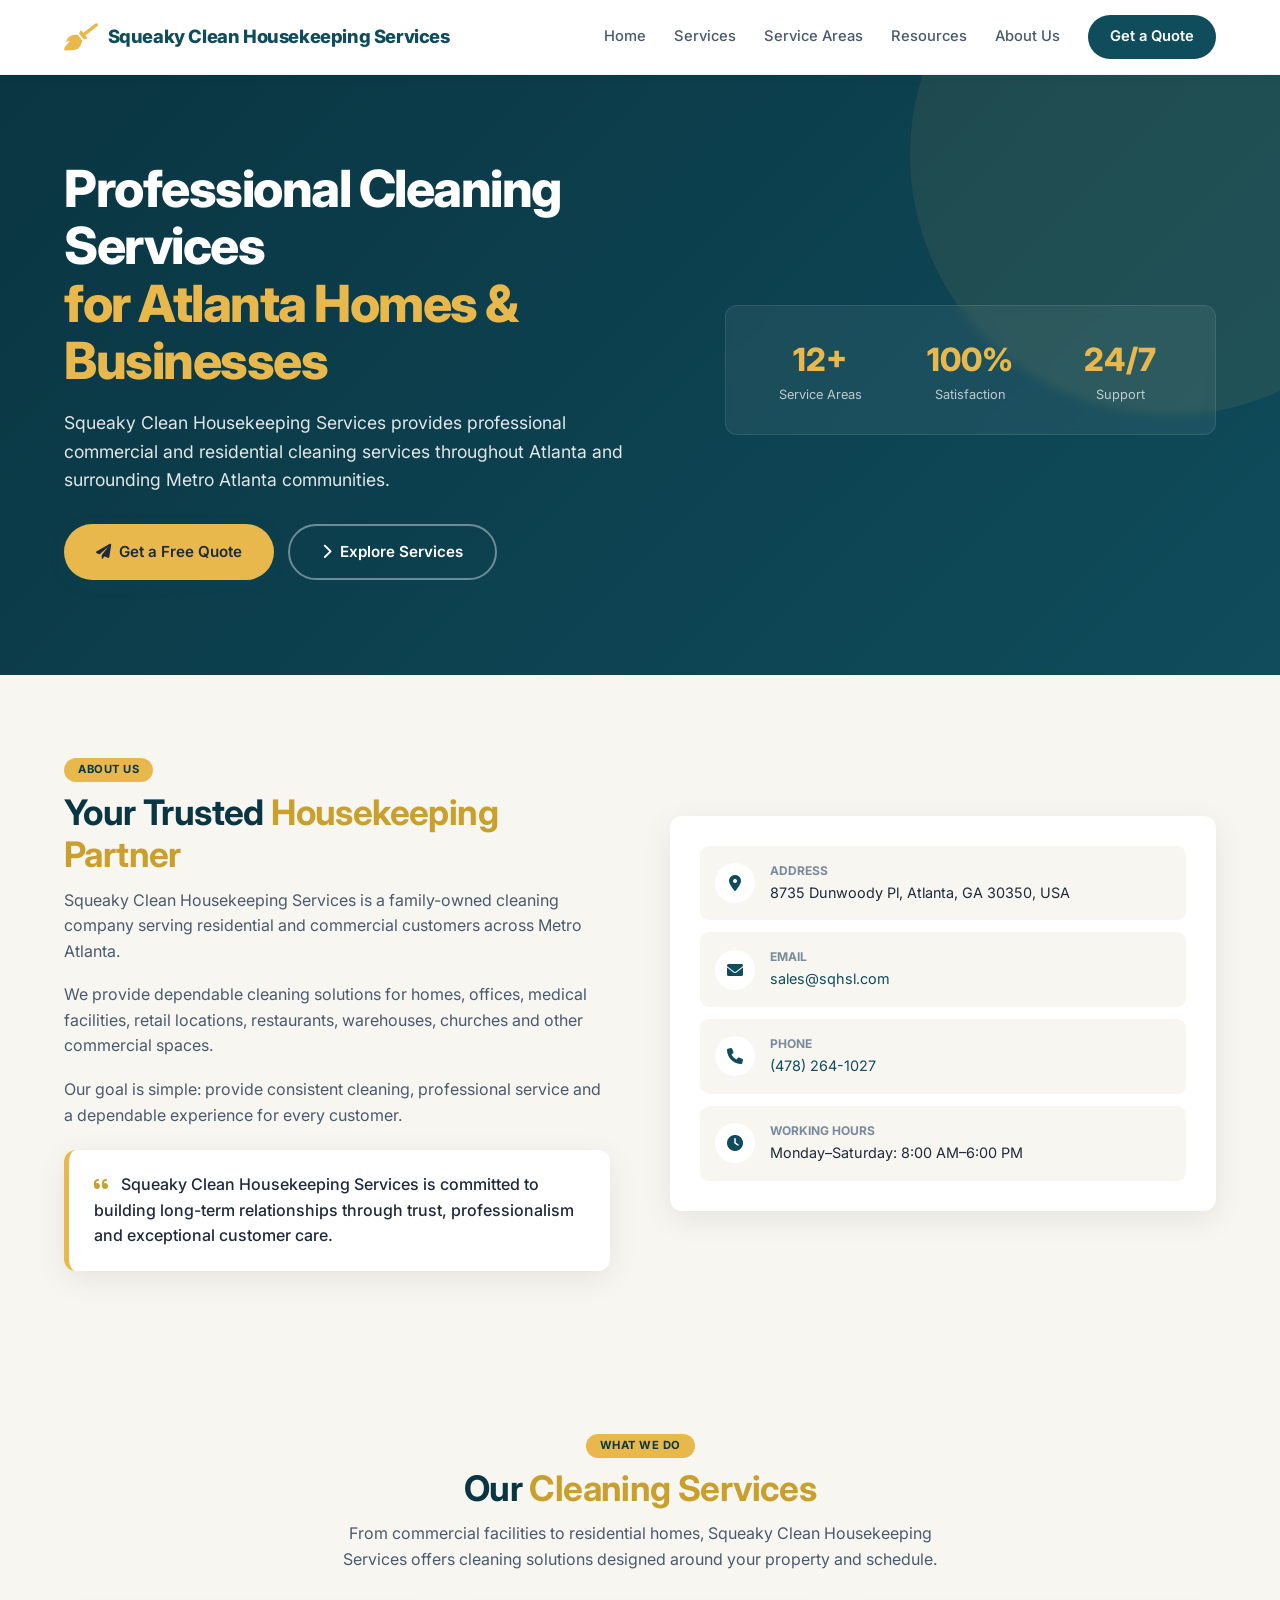
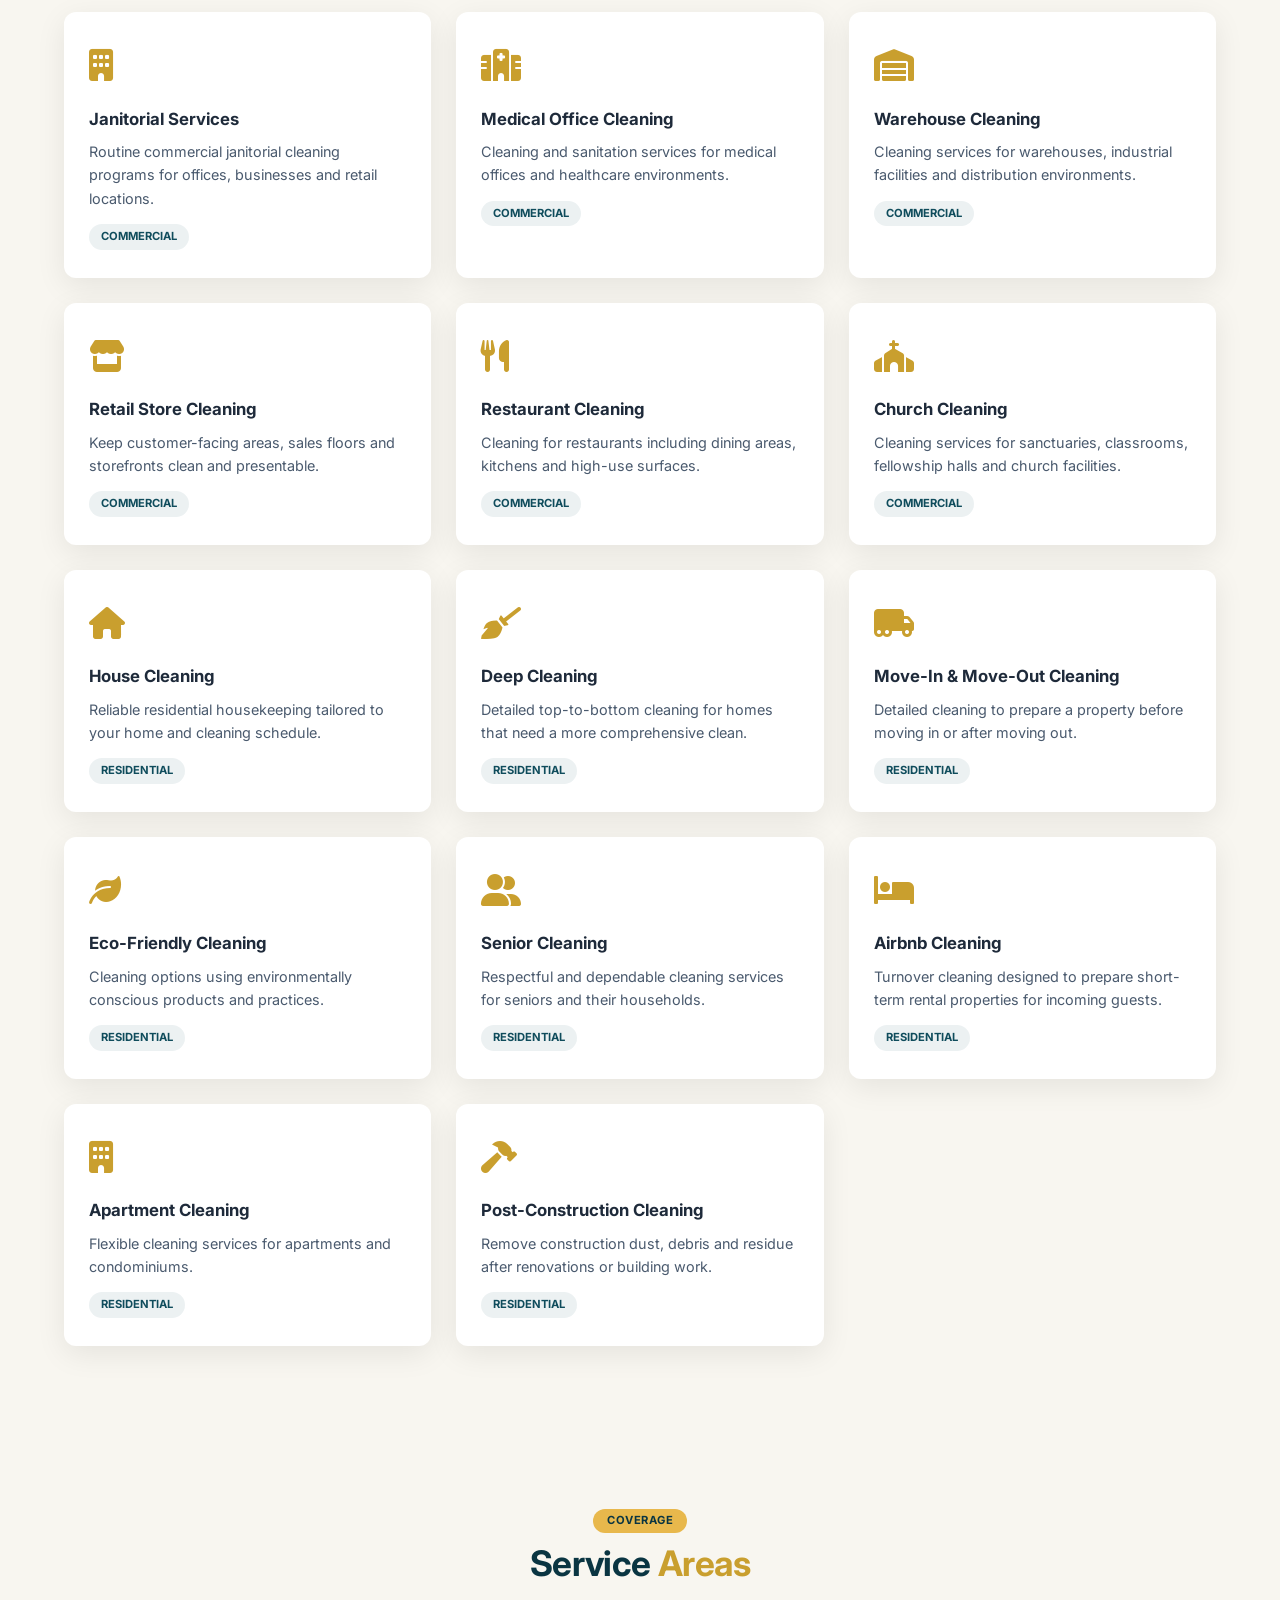
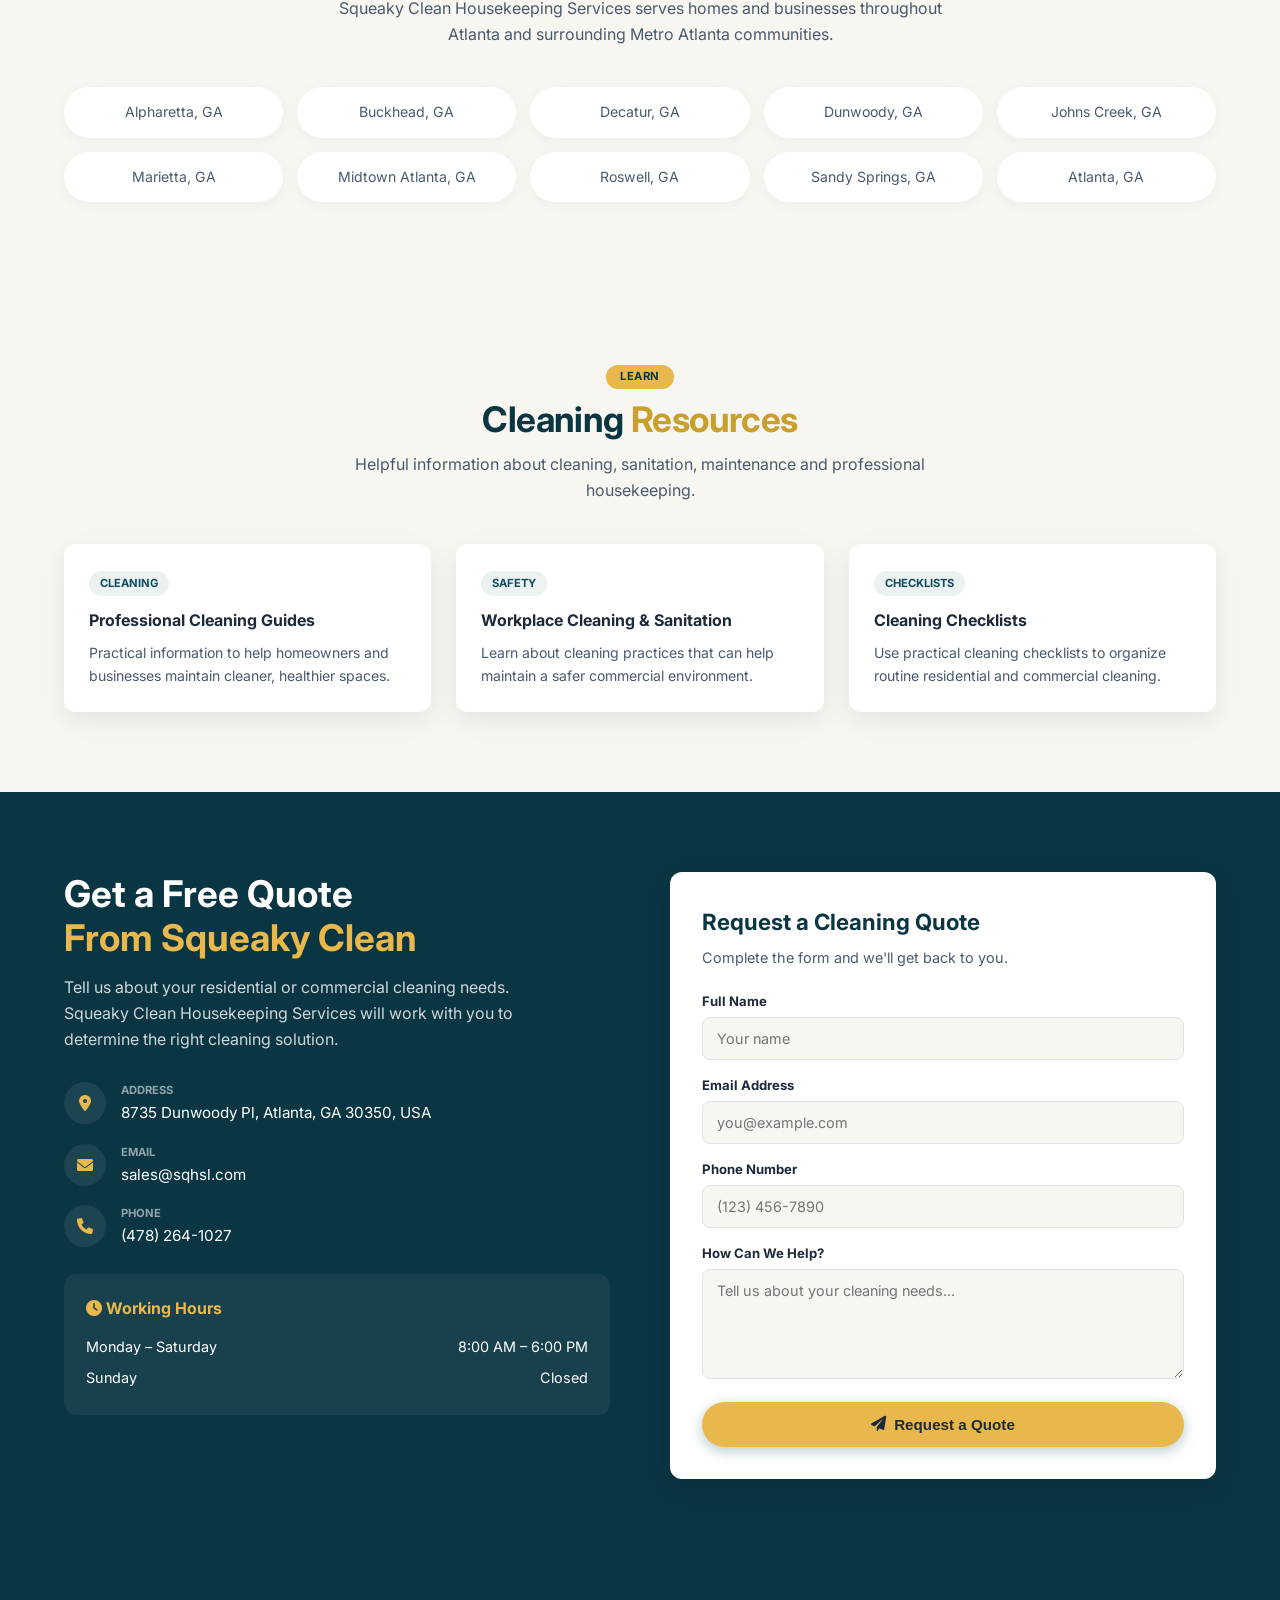
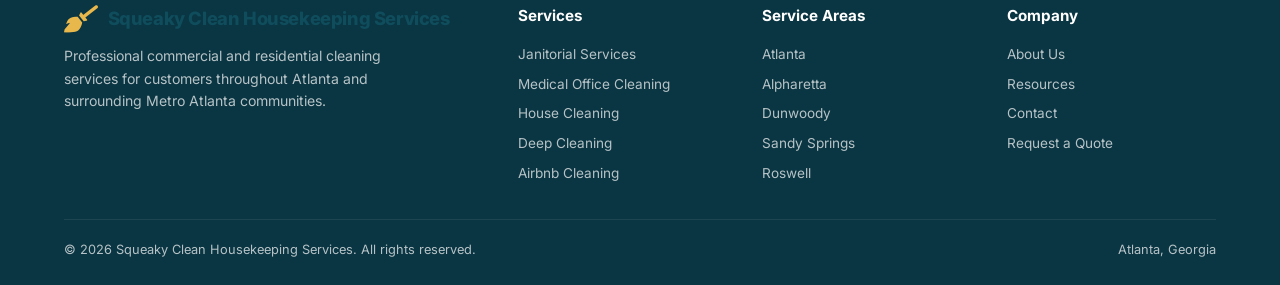
==== index.html @ b0b9bf8f "Create index.html" ====
<!DOCTYPE html>
<html lang="en">
<head>
    <meta charset="UTF-8">

    <meta name="viewport" content="width=device-width, initial-scale=1.0">

    <title>Squeaky Clean Housekeeping Services | Atlanta, GA</title>

    <meta
        name="description"
        content="Squeaky Clean Housekeeping Services provides professional commercial and residential cleaning services in Atlanta, GA and surrounding Metro Atlanta areas."
    >

    <meta name="robots" content="index, follow">

    <link rel="canonical" href="https://sqhsl.com/">

    <!-- Open Graph -->
    <meta property="og:type" content="website">
    <meta property="og:title" content="Squeaky Clean Housekeeping Services | Atlanta, GA">
    <meta
        property="og:description"
        content="Professional commercial and residential cleaning services in Atlanta, GA and surrounding Metro Atlanta areas."
    >
    <meta property="og:url" content="https://sqhsl.com/">
    <meta property="og:site_name" content="Squeaky Clean Housekeeping Services">

    <!-- Google Fonts -->
    <link rel="preconnect" href="https://fonts.googleapis.com">
    <link rel="preconnect" href="https://fonts.gstatic.com" crossorigin>

    <link
        href="https://fonts.googleapis.com/css2?family=Inter:opsz,wght@14..32,400;14..32,500;14..32,600;14..32,700;14..32,800&display=swap"
        rel="stylesheet"
    >

    <!-- Font Awesome -->
    <link
        rel="stylesheet"
        href="https://cdnjs.cloudflare.com/ajax/libs/font-awesome/6.0.0-beta3/css/all.min.css"
    >

    <!-- LocalBusiness Schema -->
    <script type="application/ld+json">
    {
        "@context": "https://schema.org",
        "@type": "CleaningService",
        "name": "Squeaky Clean Housekeeping Services",
        "url": "https://sqhsl.com/",
        "telephone": "+1-478-264-1027",
        "email": "sales@sqhsl.com",
        "address": {
            "@type": "PostalAddress",
            "streetAddress": "8735 Dunwoody Pl",
            "addressLocality": "Atlanta",
            "addressRegion": "GA",
            "postalCode": "30350",
            "addressCountry": "US"
        },
        "areaServed": [
            "Atlanta, GA",
            "Alpharetta, GA",
            "Buckhead, GA",
            "Decatur, GA",
            "Dunwoody, GA",
            "Johns Creek, GA",
            "Marietta, GA",
            "Midtown Atlanta, GA",
            "Roswell, GA",
            "Sandy Springs, GA"
        ],
        "openingHours": [
            "Mo-Sa 08:00-18:00"
        ],
        "sameAs": []
    }
    </script>

    <style>

        /* =========================
           RESET
        ========================= */

        *,
        *::before,
        *::after {
            margin: 0;
            padding: 0;
            box-sizing: border-box;
        }

        :root {
            --primary: #0f4c5c;
            --primary-light: #1a6b7e;
            --primary-dark: #0a3542;

            --accent: #e8b84c;
            --accent-light: #f5d88a;
            --accent-dark: #c99f2e;

            --bg-light: #f8f6f0;
            --bg-white: #ffffff;

            --text-dark: #1e2a3a;
            --text-muted: #4a5a6e;
            --text-light: #7a8a9e;

            --shadow: 0 8px 30px rgba(0,0,0,.08);
            --shadow-hover: 0 16px 48px rgba(0,0,0,.14);

            --radius: 12px;
            --transition: .25s ease;

            --max-width: 1200px;
        }

        html {
            scroll-behavior: smooth;
        }

        body {
            font-family: 'Inter', sans-serif;
            background: var(--bg-light);
            color: var(--text-dark);
            line-height: 1.6;
            -webkit-font-smoothing: antialiased;
        }

        a {
            color: inherit;
            text-decoration: none;
        }

        ul {
            list-style: none;
        }

        img {
            max-width: 100%;
            display: block;
        }

        .container {
            width: 100%;
            max-width: var(--max-width);
            margin: auto;
            padding: 0 24px;
        }

        /* =========================
           BUTTONS
        ========================= */

        .btn {
            display: inline-flex;
            align-items: center;
            justify-content: center;
            gap: 8px;
            padding: 14px 32px;
            font-weight: 600;
            font-size: .95rem;
            border: none;
            border-radius: 50px;
            cursor: pointer;
            transition: var(--transition);
            background: var(--primary);
            color: #fff;
            box-shadow: 0 4px 14px rgba(15,76,92,.3);
        }

        .btn:hover {
            background: var(--primary-dark);
            transform: translateY(-2px);
        }

        .btn-accent {
            background: var(--accent);
            color: var(--text-dark);
        }

        .btn-accent:hover {
            background: var(--accent-dark);
            color: #fff;
        }

        .btn-outline {
            background: transparent;
            color: #fff;
            border: 2px solid rgba(255,255,255,.4);
            box-shadow: none;
        }

        .btn-outline:hover {
            background: #fff;
            color: var(--primary);
        }

        /* =========================
           HEADER
        ========================= */

        .site-header {
            background: #fff;
            border-bottom: 1px solid rgba(0,0,0,.05);
            position: sticky;
            top: 0;
            z-index: 1000;
            box-shadow: 0 2px 12px rgba(0,0,0,.04);
        }

        .header-inner {
            min-height: 74px;
            display: flex;
            align-items: center;
            justify-content: space-between;
            gap: 20px;
        }

        .logo {
            display: flex;
            align-items: center;
            gap: 10px;
            font-weight: 800;
            font-size: 1.15rem;
            color: var(--primary);
            letter-spacing: -.4px;
        }

        .logo i {
            font-size: 1.7rem;
            color: var(--accent);
        }

        .logo span {
            color: var(--accent-dark);
        }

        .nav-desktop {
            display: flex;
            align-items: center;
            gap: 28px;
        }

        .nav-desktop a {
            color: var(--text-muted);
            font-size: .92rem;
            font-weight: 500;
            transition: var(--transition);
        }

        .nav-desktop a:hover {
            color: var(--primary);
        }

        .nav-desktop .btn-nav {
            padding: 10px 22px;
            background: var(--primary);
            color: #fff;
            border-radius: 50px;
            font-weight: 600;
        }

        .nav-desktop .btn-nav:hover {
            background: var(--primary-dark);
        }

        .menu-toggle {
            display: none;
            background: none;
            border: 0;
            font-size: 1.5rem;
            color: var(--primary);
            cursor: pointer;
        }

        .nav-mobile {
            display: none;
            width: 100%;
            flex-direction: column;
            padding: 15px 0 20px;
            gap: 5px;
        }

        .nav-mobile.open {
            display: flex;
        }

        .nav-mobile a {
            padding: 11px 12px;
            border-radius: 8px;
            color: var(--text-muted);
        }

        .nav-mobile a:hover {
            background: var(--bg-light);
        }

        .nav-mobile .mobile-quote {
            background: var(--primary);
            color: #fff;
            text-align: center;
            border-radius: 50px;
            margin-top: 5px;
        }

        /* =========================
           HERO
        ========================= */

        .hero {
            background:
                linear-gradient(
                    135deg,
                    var(--primary-dark),
                    var(--primary)
                );

            color: #fff;
            padding: 85px 0 95px;
            position: relative;
            overflow: hidden;
        }

        .hero::after {
            content: "";
            position: absolute;
            width: 520px;
            height: 520px;
            right: -150px;
            top: -180px;
            background: rgba(232,184,76,.08);
            border-radius: 50%;
        }

        .hero-grid {
            display: grid;
            grid-template-columns: 1.1fr .9fr;
            gap: 60px;
            align-items: center;
            position: relative;
            z-index: 2;
        }

        .hero h1 {
            font-size: 3.2rem;
            line-height: 1.12;
            letter-spacing: -1.5px;
            font-weight: 800;
            margin-bottom: 20px;
        }

        .hero h1 span {
            color: var(--accent);
        }

        .hero p {
            max-width: 600px;
            font-size: 1.1rem;
            opacity: .88;
            margin-bottom: 30px;
        }

        .hero-buttons {
            display: flex;
            gap: 14px;
            flex-wrap: wrap;
        }

        .hero-stats {
            display: grid;
            grid-template-columns: repeat(3,1fr);
            background: rgba(255,255,255,.06);
            border: 1px solid rgba(255,255,255,.1);
            border-radius: var(--radius);
            padding: 28px 20px;
            backdrop-filter: blur(5px);
        }

        .stat {
            text-align: center;
        }

        .stat-number {
            display: block;
            color: var(--accent);
            font-size: 2rem;
            font-weight: 800;
        }

        .stat-label {
            display: block;
            font-size: .8rem;
            opacity: .7;
        }

        /* =========================
           SECTIONS
        ========================= */

        .section {
            padding: 80px 0;
        }

        .section-title {
            color: var(--primary-dark);
            font-size: 2.2rem;
            line-height: 1.2;
            margin-bottom: 12px;
            letter-spacing: -.6px;
        }

        .section-title span {
            color: var(--accent-dark);
        }

        .section-subtitle {
            color: var(--text-muted);
            max-width: 650px;
            margin-bottom: 40px;
        }

        .center {
            text-align: center;
        }

        .center .section-subtitle {
            margin-left: auto;
            margin-right: auto;
        }

        .eyebrow {
            display: inline-block;
            background: var(--accent);
            color: var(--primary-dark);
            padding: 3px 14px;
            border-radius: 50px;
            font-size: .7rem;
            text-transform: uppercase;
            font-weight: 700;
            letter-spacing: .5px;
            margin-bottom: 9px;
        }

        /* =========================
           ABOUT
        ========================= */

        .about-grid {
            display: grid;
            grid-template-columns: 1fr 1fr;
            gap: 60px;
            align-items: center;
        }

        .about-text p {
            color: var(--text-muted);
            font-size: 1rem;
            margin-bottom: 18px;
        }

        .highlight-box {
            background: #fff;
            border-left: 5px solid var(--accent);
            padding: 22px 25px;
            border-radius: var(--radius);
            box-shadow: var(--shadow);
            margin-top: 22px;
        }

        .highlight-box p {
            margin: 0;
            color: var(--text-dark);
            font-weight: 500;
        }

        .business-card {
            background: #fff;
            border-radius: var(--radius);
            padding: 30px;
            box-shadow: var(--shadow);
        }

        .info-row {
            display: flex;
            gap: 15px;
            align-items: center;
            padding: 15px;
            margin-bottom: 12px;
            border-radius: 9px;
            background: var(--bg-light);
        }

        .info-row:last-child {
            margin-bottom: 0;
        }

        .info-row i {
            width: 40px;
            height: 40px;
            border-radius: 50%;
            background: #fff;
            display: flex;
            align-items: center;
            justify-content: center;
            color: var(--primary);
            flex-shrink: 0;
        }

        .info-label {
            display: block;
            font-size: .75rem;
            font-weight: 700;
            text-transform: uppercase;
            color: var(--text-light);
        }

        .info-value {
            color: var(--text-dark);
            font-size: .9rem;
        }

        .info-value a {
            color: var(--primary);
        }

        /* =========================
           SERVICES
        ========================= */

        .services-grid {
            display: grid;
            grid-template-columns: repeat(3,1fr);
            gap: 25px;
        }

        .service-card {
            background: #fff;
            padding: 28px 25px;
            border-radius: var(--radius);
            box-shadow: var(--shadow);
            transition: var(--transition);
        }

        .service-card:hover {
            transform: translateY(-5px);
            box-shadow: var(--shadow-hover);
        }

        .service-icon {
            color: var(--accent-dark);
            font-size: 2rem;
            margin-bottom: 14px;
        }

        .service-card h3 {
            font-size: 1.05rem;
            margin-bottom: 8px;
        }

        .service-card p {
            color: var(--text-muted);
            font-size: .9rem;
        }

        .tag {
            display: inline-block;
            margin-top: 14px;
            padding: 4px 12px;
            background: rgba(15,76,92,.08);
            color: var(--primary);
            border-radius: 50px;
            font-size: .7rem;
            font-weight: 700;
            text-transform: uppercase;
        }

        /* =========================
           AREAS
        ========================= */

        .areas-grid {
            display: grid;
            grid-template-columns: repeat(5,1fr);
            gap: 14px;
        }

        .area-tag {
            padding: 14px;
            background: #fff;
            border-radius: 50px;
            text-align: center;
            color: var(--text-muted);
            font-size: .88rem;
            box-shadow: 0 3px 15px rgba(0,0,0,.04);
            transition: var(--transition);
        }

        .area-tag:hover {
            background: var(--primary);
            color: #fff;
            transform: translateY(-2px);
        }

        /* =========================
           RESOURCES
        ========================= */

        .resources-grid {
            display: grid;
            grid-template-columns: repeat(3,1fr);
            gap: 25px;
        }

        .resource-card {
            background: #fff;
            padding: 25px;
            border-radius: var(--radius);
            box-shadow: var(--shadow);
        }

        .badge {
            display: inline-block;
            background: rgba(15,76,92,.08);
            color: var(--primary);
            padding: 4px 11px;
            border-radius: 50px;
            font-size: .7rem;
            font-weight: 700;
            text-transform: uppercase;
            margin-bottom: 12px;
        }

        .resource-card h3 {
            font-size: 1rem;
            margin-bottom: 8px;
        }

        .resource-card p {
            color: var(--text-muted);
            font-size: .88rem;
        }

        /* =========================
           CONTACT
        ========================= */

        .contact-section {
            background: var(--primary-dark);
            color: #fff;
            padding: 80px 0;
        }

        .contact-grid {
            display: grid;
            grid-template-columns: 1fr 1fr;
            gap: 60px;
        }

        .contact-info h2 {
            font-size: 2.3rem;
            line-height: 1.2;
            margin-bottom: 15px;
        }

        .contact-info h2 span {
            color: var(--accent);
        }

        .contact-info > p {
            opacity: .8;
            margin-bottom: 30px;
            max-width: 500px;
        }

        .contact-detail {
            display: flex;
            align-items: flex-start;
            gap: 15px;
            margin-bottom: 18px;
        }

        .contact-detail i {
            width: 42px;
            height: 42px;
            background: rgba(255,255,255,.08);
            color: var(--accent);
            display: flex;
            align-items: center;
            justify-content: center;
            border-radius: 50%;
            flex-shrink: 0;
        }

        .contact-label {
            display: block;
            font-size: .7rem;
            text-transform: uppercase;
            opacity: .55;
            font-weight: 700;
        }

        .contact-value {
            font-size: .95rem;
        }

        .contact-value a:hover {
            color: var(--accent);
        }

        .hours {
            margin-top: 25px;
            background: rgba(255,255,255,.06);
            border-radius: var(--radius);
            padding: 22px;
        }

        .hours h4 {
            color: var(--accent);
            margin-bottom: 10px;
        }

        .hours-row {
            display: flex;
            justify-content: space-between;
            font-size: .9rem;
            padding: 4px 0;
        }

        .contact-form {
            background: #fff;
            color: var(--text-dark);
            padding: 32px;
            border-radius: var(--radius);
            box-shadow: var(--shadow);
        }

        .contact-form h3 {
            color: var(--primary-dark);
            margin-bottom: 6px;
            font-size: 1.4rem;
        }

        .contact-form > p {
            color: var(--text-muted);
            font-size: .9rem;
            margin-bottom: 22px;
        }

        .contact-form label {
            display: block;
            font-size: .82rem;
            font-weight: 700;
            margin-bottom: 5px;
        }

        .contact-form input,
        .contact-form textarea {
            width: 100%;
            padding: 12px 14px;
            margin-bottom: 15px;
            border: 1px solid #dfe3e7;
            border-radius: 8px;
            font-family: inherit;
            font-size: .9rem;
            background: var(--bg-light);
        }

        .contact-form textarea {
            min-height: 110px;
            resize: vertical;
        }

        .contact-form input:focus,
        .contact-form textarea:focus {
            outline: none;
            border-color: var(--primary);
        }

        .contact-form .btn {
            width: 100%;
        }

        /* =========================
           FOOTER
        ========================= */

        footer {
            background: var(--primary-dark);
            color: rgba(255,255,255,.7);
            padding: 45px 0 25px;
        }

        .footer-grid {
            display: grid;
            grid-template-columns: 2fr 1fr 1fr 1fr;
            gap: 35px;
            padding-bottom: 30px;
        }

        .footer-brand p {
            max-width: 340px;
            font-size: .88rem;
            margin-top: 12px;
        }

        .footer-col h4 {
            color: #fff;
            margin-bottom: 12px;
            font-size: .95rem;
        }

        .footer-col a {
            display: block;
            font-size: .85rem;
            padding: 4px 0;
            transition: var(--transition);
        }

        .footer-col a:hover {
            color: var(--accent);
            transform: translateX(3px);
        }

        .footer-bottom {
            border-top: 1px solid rgba(255,255,255,.08);
            padding-top: 20px;
            display: flex;
            justify-content: space-between;
            gap: 15px;
            flex-wrap: wrap;
            font-size: .8rem;
        }

        /* =========================
           RESPONSIVE
        ========================= */

        @media (max-width: 1000px) {

            .hero-grid,
            .about-grid,
            .contact-grid {
                grid-template-columns: 1fr;
            }

            .services-grid,
            .resources-grid {
                grid-template-columns: repeat(2,1fr);
            }

            .areas-grid {
                grid-template-columns: repeat(3,1fr);
            }

            .footer-grid {
                grid-template-columns: repeat(2,1fr);
            }
        }

        @media (max-width: 700px) {

            .nav-desktop {
                display: none;
            }

            .menu-toggle {
                display: block;
            }

            .header-inner {
                flex-wrap: wrap;
            }

            .hero {
                padding: 60px 0;
            }

            .hero h1 {
                font-size: 2.25rem;
            }

            .hero-stats {
                grid-template-columns: repeat(3,1fr);
            }

            .services-grid,
            .resources-grid {
                grid-template-columns: 1fr;
            }

            .areas-grid {
                grid-template-columns: repeat(2,1fr);
            }

            .section {
                padding: 60px 0;
            }

            .section-title {
                font-size: 1.8rem;
            }

            .footer-grid {
                grid-template-columns: 1fr;
            }
        }

        @media (max-width: 480px) {

            .container {
                padding: 0 18px;
            }

            .logo {
                font-size: .95rem;
            }

            .hero h1 {
                font-size: 1.9rem;
            }

            .hero-buttons {
                flex-direction: column;
            }

            .btn {
                width: 100%;
            }

            .hero-stats {
                grid-template-columns: 1fr 1fr;
            }

            .areas-grid {
                grid-template-columns: 1fr 1fr;
            }

            .contact-form {
                padding: 25px 20px;
            }
        }

    </style>
</head>

<body>

<!-- =========================
     HEADER
========================= -->

<header class="site-header">

    <div class="container header-inner">

        <a href="/" class="logo" aria-label="Squeaky Clean Housekeeping Services Home">

            <i class="fas fa-broom"></i>

            Squeaky Clean Housekeeping Services

        </a>

        <nav class="nav-desktop" aria-label="Main navigation">

            <a href="/">Home</a>

            <a href="/services/">Services</a>

            <a href="/service-areas/">Service Areas</a>

            <a href="/resources/">Resources</a>

            <a href="/about/">About Us</a>

            <a href="/contact/" class="btn-nav">Get a Quote</a>

        </nav>

        <button
            class="menu-toggle"
            id="menuToggle"
            aria-label="Open navigation menu"
            aria-expanded="false"
        >
            <i class="fas fa-bars"></i>
        </button>

        <nav class="nav-mobile" id="mobileNav" aria-label="Mobile navigation">

            <a href="/">Home</a>

            <a href="/services/">Services</a>

            <a href="/service-areas/">Service Areas</a>

            <a href="/resources/">Resources</a>

            <a href="/about/">About Us</a>

            <a href="/contact/" class="mobile-quote">Get a Quote</a>

        </nav>

    </div>

</header>


<!-- =========================
     HERO
========================= -->

<main>

<section class="hero">

    <div class="container hero-grid">

        <div>

            <h1>
                Professional Cleaning Services
                <br>
                <span>for Atlanta Homes & Businesses</span>
            </h1>

            <p>
                Squeaky Clean Housekeeping Services provides professional
                commercial and residential cleaning services throughout
                Atlanta and surrounding Metro Atlanta communities.
            </p>

            <div class="hero-buttons">

                <a href="/contact/" class="btn btn-accent">
                    <i class="fas fa-paper-plane"></i>
                    Get a Free Quote
                </a>

                <a href="/services/" class="btn btn-outline">
                    <i class="fas fa-chevron-right"></i>
                    Explore Services
                </a>

            </div>

        </div>


        <div class="hero-stats">

            <div class="stat">

                <span class="stat-number">12+</span>

                <span class="stat-label">
                    Service Areas
                </span>

            </div>

            <div class="stat">

                <span class="stat-number">100%</span>

                <span class="stat-label">
                    Satisfaction
                </span>

            </div>

            <div class="stat">

                <span class="stat-number">24/7</span>

                <span class="stat-label">
                    Support
                </span>

            </div>

        </div>

    </div>

</section>


<!-- =========================
     ABOUT
========================= -->

<section class="section">

    <div class="container about-grid">

        <div class="about-text">

            <span class="eyebrow">
                About Us
            </span>

            <h2 class="section-title">
                Your Trusted
                <span>Housekeeping Partner</span>
            </h2>

            <p>
                Squeaky Clean Housekeeping Services is a family-owned
                cleaning company serving residential and commercial
                customers across Metro Atlanta.
            </p>

            <p>
                We provide dependable cleaning solutions for homes,
                offices, medical facilities, retail locations,
                restaurants, warehouses, churches and other commercial
                spaces.
            </p>

            <p>
                Our goal is simple: provide consistent cleaning,
                professional service and a dependable experience for
                every customer.
            </p>

            <div class="highlight-box">

                <p>
                    <i
                        class="fas fa-quote-left"
                        style="color:var(--accent-dark);margin-right:8px;"
                    ></i>

                    Squeaky Clean Housekeeping Services is committed to
                    building long-term relationships through trust,
                    professionalism and exceptional customer care.
                </p>

            </div>

        </div>


        <div class="business-card">

            <div class="info-row">

                <i class="fas fa-map-marker-alt"></i>

                <div>

                    <span class="info-label">
                        Address
                    </span>

                    <span class="info-value">
                        8735 Dunwoody Pl, Atlanta, GA 30350, USA
                    </span>

                </div>

            </div>


            <div class="info-row">

                <i class="fas fa-envelope"></i>

                <div>

                    <span class="info-label">
                        Email
                    </span>

                    <span class="info-value">
                        <a href="mailto:sales@sqhsl.com">
                            sales@sqhsl.com
                        </a>
                    </span>

                </div>

            </div>


            <div class="info-row">

                <i class="fas fa-phone"></i>

                <div>

                    <span class="info-label">
                        Phone
                    </span>

                    <span class="info-value">
                        <a href="tel:+14782641027">
                            (478) 264-1027
                        </a>
                    </span>

                </div>

            </div>


            <div class="info-row">

                <i class="fas fa-clock"></i>

                <div>

                    <span class="info-label">
                        Working Hours
                    </span>

                    <span class="info-value">
                        Monday–Saturday: 8:00 AM–6:00 PM
                    </span>

                </div>

            </div>

        </div>

    </div>

</section>


<!-- =========================
     SERVICES
========================= -->

<section class="section" id="services">

    <div class="container">

        <div class="center">

            <span class="eyebrow">
                What We Do
            </span>

            <h2 class="section-title">
                Our <span>Cleaning Services</span>
            </h2>

            <p class="section-subtitle">
                From commercial facilities to residential homes,
                Squeaky Clean Housekeeping Services offers cleaning
                solutions designed around your property and schedule.
            </p>

        </div>


        <div class="services-grid">


            <article class="service-card">

                <div class="service-icon">
                    <i class="fas fa-building"></i>
                </div>

                <h3>
                    Janitorial Services
                </h3>

                <p>
                    Routine commercial janitorial cleaning programs
                    for offices, businesses and retail locations.
                </p>

                <span class="tag">
                    Commercial
                </span>

            </article>


            <article class="service-card">

                <div class="service-icon">
                    <i class="fas fa-hospital"></i>
                </div>

                <h3>
                    Medical Office Cleaning
                </h3>

                <p>
                    Cleaning and sanitation services for medical
                    offices and healthcare environments.
                </p>

                <span class="tag">
                    Commercial
                </span>

            </article>


            <article class="service-card">

                <div class="service-icon">
                    <i class="fas fa-warehouse"></i>
                </div>

                <h3>
                    Warehouse Cleaning
                </h3>

                <p>
                    Cleaning services for warehouses, industrial
                    facilities and distribution environments.
                </p>

                <span class="tag">
                    Commercial
                </span>

            </article>


            <article class="service-card">

                <div class="service-icon">
                    <i class="fas fa-store"></i>
                </div>

                <h3>
                    Retail Store Cleaning
                </h3>

                <p>
                    Keep customer-facing areas, sales floors and
                    storefronts clean and presentable.
                </p>

                <span class="tag">
                    Commercial
                </span>

            </article>


            <article class="service-card">

                <div class="service-icon">
                    <i class="fas fa-utensils"></i>
                </div>

                <h3>
                    Restaurant Cleaning
                </h3>

                <p>
                    Cleaning for restaurants including dining areas,
                    kitchens and high-use surfaces.
                </p>

                <span class="tag">
                    Commercial
                </span>

            </article>


            <article class="service-card">

                <div class="service-icon">
                    <i class="fas fa-church"></i>
                </div>

                <h3>
                    Church Cleaning
                </h3>

                <p>
                    Cleaning services for sanctuaries, classrooms,
                    fellowship halls and church facilities.
                </p>

                <span class="tag">
                    Commercial
                </span>

            </article>


            <article class="service-card">

                <div class="service-icon">
                    <i class="fas fa-home"></i>
                </div>

                <h3>
                    House Cleaning
                </h3>

                <p>
                    Reliable residential housekeeping tailored to
                    your home and cleaning schedule.
                </p>

                <span class="tag">
                    Residential
                </span>

            </article>


            <article class="service-card">

                <div class="service-icon">
                    <i class="fas fa-broom"></i>
                </div>

                <h3>
                    Deep Cleaning
                </h3>

                <p>
                    Detailed top-to-bottom cleaning for homes that
                    need a more comprehensive clean.
                </p>

                <span class="tag">
                    Residential
                </span>

            </article>


            <article class="service-card">

                <div class="service-icon">
                    <i class="fas fa-truck-moving"></i>
                </div>

                <h3>
                    Move-In & Move-Out Cleaning
                </h3>

                <p>
                    Detailed cleaning to prepare a property before
                    moving in or after moving out.
                </p>

                <span class="tag">
                    Residential
                </span>

            </article>


            <article class="service-card">

                <div class="service-icon">
                    <i class="fas fa-leaf"></i>
                </div>

                <h3>
                    Eco-Friendly Cleaning
                </h3>

                <p>
                    Cleaning options using environmentally conscious
                    products and practices.
                </p>

                <span class="tag">
                    Residential
                </span>

            </article>


            <article class="service-card">

                <div class="service-icon">
                    <i class="fas fa-user-friends"></i>
                </div>

                <h3>
                    Senior Cleaning
                </h3>

                <p>
                    Respectful and dependable cleaning services for
                    seniors and their households.
                </p>

                <span class="tag">
                    Residential
                </span>

            </article>


            <article class="service-card">

                <div class="service-icon">
                    <i class="fas fa-bed"></i>
                </div>

                <h3>
                    Airbnb Cleaning
                </h3>

                <p>
                    Turnover cleaning designed to prepare short-term
                    rental properties for incoming guests.
                </p>

                <span class="tag">
                    Residential
                </span>

            </article>


            <article class="service-card">

                <div class="service-icon">
                    <i class="fas fa-building"></i>
                </div>

                <h3>
                    Apartment Cleaning
                </h3>

                <p>
                    Flexible cleaning services for apartments and
                    condominiums.
                </p>

                <span class="tag">
                    Residential
                </span>

            </article>


            <article class="service-card">

                <div class="service-icon">
                    <i class="fas fa-hammer"></i>
                </div>

                <h3>
                    Post-Construction Cleaning
                </h3>

                <p>
                    Remove construction dust, debris and residue after
                    renovations or building work.
                </p>

                <span class="tag">
                    Residential
                </span>

            </article>

        </div>

    </div>

</section>


<!-- =========================
     SERVICE AREAS
========================= -->

<section class="section">

    <div class="container">

        <div class="center">

            <span class="eyebrow">
                Coverage
            </span>

            <h2 class="section-title">
                Service <span>Areas</span>
            </h2>

            <p class="section-subtitle">
                Squeaky Clean Housekeeping Services serves homes and
                businesses throughout Atlanta and surrounding Metro
                Atlanta communities.
            </p>

        </div>


        <div class="areas-grid">

            <div class="area-tag">
                Alpharetta, GA
            </div>

            <div class="area-tag">
                Buckhead, GA
            </div>

            <div class="area-tag">
                Decatur, GA
            </div>

            <div class="area-tag">
                Dunwoody, GA
            </div>

            <div class="area-tag">
                Johns Creek, GA
            </div>

            <div class="area-tag">
                Marietta, GA
            </div>

            <div class="area-tag">
                Midtown Atlanta, GA
            </div>

            <div class="area-tag">
                Roswell, GA
            </div>

            <div class="area-tag">
                Sandy Springs, GA
            </div>

            <div class="area-tag">
                Atlanta, GA
            </div>

        </div>

    </div>

</section>


<!-- =========================
     RESOURCES
========================= -->

<section class="section">

    <div class="container">

        <div class="center">

            <span class="eyebrow">
                Learn
            </span>

            <h2 class="section-title">
                Cleaning <span>Resources</span>
            </h2>

            <p class="section-subtitle">
                Helpful information about cleaning, sanitation,
                maintenance and professional housekeeping.
            </p>

        </div>


        <div class="resources-grid">

            <article class="resource-card">

                <span class="badge">
                    Cleaning
                </span>

                <h3>
                    Professional Cleaning Guides
                </h3>

                <p>
                    Practical information to help homeowners and
                    businesses maintain cleaner, healthier spaces.
                </p>

            </article>


            <article class="resource-card">

                <span class="badge">
                    Safety
                </span>

                <h3>
                    Workplace Cleaning & Sanitation
                </h3>

                <p>
                    Learn about cleaning practices that can help
                    maintain a safer commercial environment.
                </p>

            </article>


            <article class="resource-card">

                <span class="badge">
                    Checklists
                </span>

                <h3>
                    Cleaning Checklists
                </h3>

                <p>
                    Use practical cleaning checklists to organize
                    routine residential and commercial cleaning.
                </p>

            </article>

        </div>

    </div>

</section>


<!-- =========================
     CONTACT
========================= -->

<section class="contact-section">

    <div class="container contact-grid">

        <div class="contact-info">

            <h2>
                Get a Free Quote
                <br>
                <span>From Squeaky Clean</span>
            </h2>

            <p>
                Tell us about your residential or commercial cleaning
                needs. Squeaky Clean Housekeeping Services will work
                with you to determine the right cleaning solution.
            </p>


            <div class="contact-detail">

                <i class="fas fa-map-marker-alt"></i>

                <div>

                    <span class="contact-label">
                        Address
                    </span>

                    <span class="contact-value">
                        8735 Dunwoody Pl, Atlanta, GA 30350, USA
                    </span>

                </div>

            </div>


            <div class="contact-detail">

                <i class="fas fa-envelope"></i>

                <div>

                    <span class="contact-label">
                        Email
                    </span>

                    <span class="contact-value">
                        <a href="mailto:sales@sqhsl.com">
                            sales@sqhsl.com
                        </a>
                    </span>

                </div>

            </div>


            <div class="contact-detail">

                <i class="fas fa-phone"></i>

                <div>

                    <span class="contact-label">
                        Phone
                    </span>

                    <span class="contact-value">
                        <a href="tel:+14782641027">
                            (478) 264-1027
                        </a>
                    </span>

                </div>

            </div>


            <div class="hours">

                <h4>
                    <i class="fas fa-clock"></i>
                    Working Hours
                </h4>

                <div class="hours-row">
                    <span>Monday – Saturday</span>
                    <span>8:00 AM – 6:00 PM</span>
                </div>

                <div class="hours-row">
                    <span>Sunday</span>
                    <span>Closed</span>
                </div>

            </div>

        </div>


        <div class="contact-form">

            <h3>
                Request a Cleaning Quote
            </h3>

            <p>
                Complete the form and we'll get back to you.
            </p>

            <!--
            Replace the form action with your real form endpoint,
            Forminator endpoint, Formspree endpoint, or CRM endpoint.
            -->

            <form
                action="#"
                method="POST"
            >

                <label for="name">
                    Full Name
                </label>

                <input
                    type="text"
                    id="name"
                    name="name"
                    placeholder="Your name"
                    autocomplete="name"
                    required
                >


                <label for="email">
                    Email Address
                </label>

                <input
                    type="email"
                    id="email"
                    name="email"
                    placeholder="you@example.com"
                    autocomplete="email"
                    required
                >


                <label for="phone">
                    Phone Number
                </label>

                <input
                    type="tel"
                    id="phone"
                    name="phone"
                    placeholder="(123) 456-7890"
                    autocomplete="tel"
                >


                <label for="message">
                    How Can We Help?
                </label>

                <textarea
                    id="message"
                    name="message"
                    placeholder="Tell us about your cleaning needs..."
                ></textarea>


                <button
                    type="submit"
                    class="btn btn-accent"
                >

                    <i class="fas fa-paper-plane"></i>

                    Request a Quote

                </button>

            </form>

        </div>

    </div>

</section>

</main>


<!-- =========================
     FOOTER
========================= -->

<footer>

    <div class="container">

        <div class="footer-grid">


            <div class="footer-brand">

                <a href="/" class="logo">

                    <i class="fas fa-broom"></i>

                    Squeaky Clean Housekeeping Services

                </a>

                <p>
                    Professional commercial and residential cleaning
                    services for customers throughout Atlanta and
                    surrounding Metro Atlanta communities.
                </p>

            </div>


            <div class="footer-col">

                <h4>
                    Services
                </h4>

                <a href="/services/">
                    Janitorial Services
                </a>

                <a href="/services/">
                    Medical Office Cleaning
                </a>

                <a href="/services/">
                    House Cleaning
                </a>

                <a href="/services/">
                    Deep Cleaning
                </a>

                <a href="/services/">
                    Airbnb Cleaning
                </a>

            </div>


            <div class="footer-col">

                <h4>
                    Service Areas
                </h4>

                <a href="/service-areas/">
                    Atlanta
                </a>

                <a href="/service-areas/">
                    Alpharetta
                </a>

                <a href="/service-areas/">
                    Dunwoody
                </a>

                <a href="/service-areas/">
                    Sandy Springs
                </a>

                <a href="/service-areas/">
                    Roswell
                </a>

            </div>


            <div class="footer-col">

                <h4>
                    Company
                </h4>

                <a href="/about/">
                    About Us
                </a>

                <a href="/resources/">
                    Resources
                </a>

                <a href="/contact/">
                    Contact
                </a>

                <a href="/contact/">
                    Request a Quote
                </a>

            </div>

        </div>


        <div class="footer-bottom">

            <span>
                © 2026 Squeaky Clean Housekeeping Services.
                All rights reserved.
            </span>

            <span>
                Atlanta, Georgia
            </span>

        </div>

    </div>

</footer>


<!-- =========================
     MOBILE MENU
========================= -->

<script>

const menuToggle = document.getElementById("menuToggle");
const mobileNav = document.getElementById("mobileNav");

menuToggle.addEventListener("click", function () {

    mobileNav.classList.toggle("open");

    const isOpen =
        mobileNav.classList.contains("open");

    menuToggle.setAttribute(
        "aria-expanded",
        isOpen ? "true" : "false"
    );

    const icon =
        menuToggle.querySelector("i");

    icon.className =
        isOpen
        ? "fas fa-times"
        : "fas fa-bars";

});

</script>

</body>
</html>
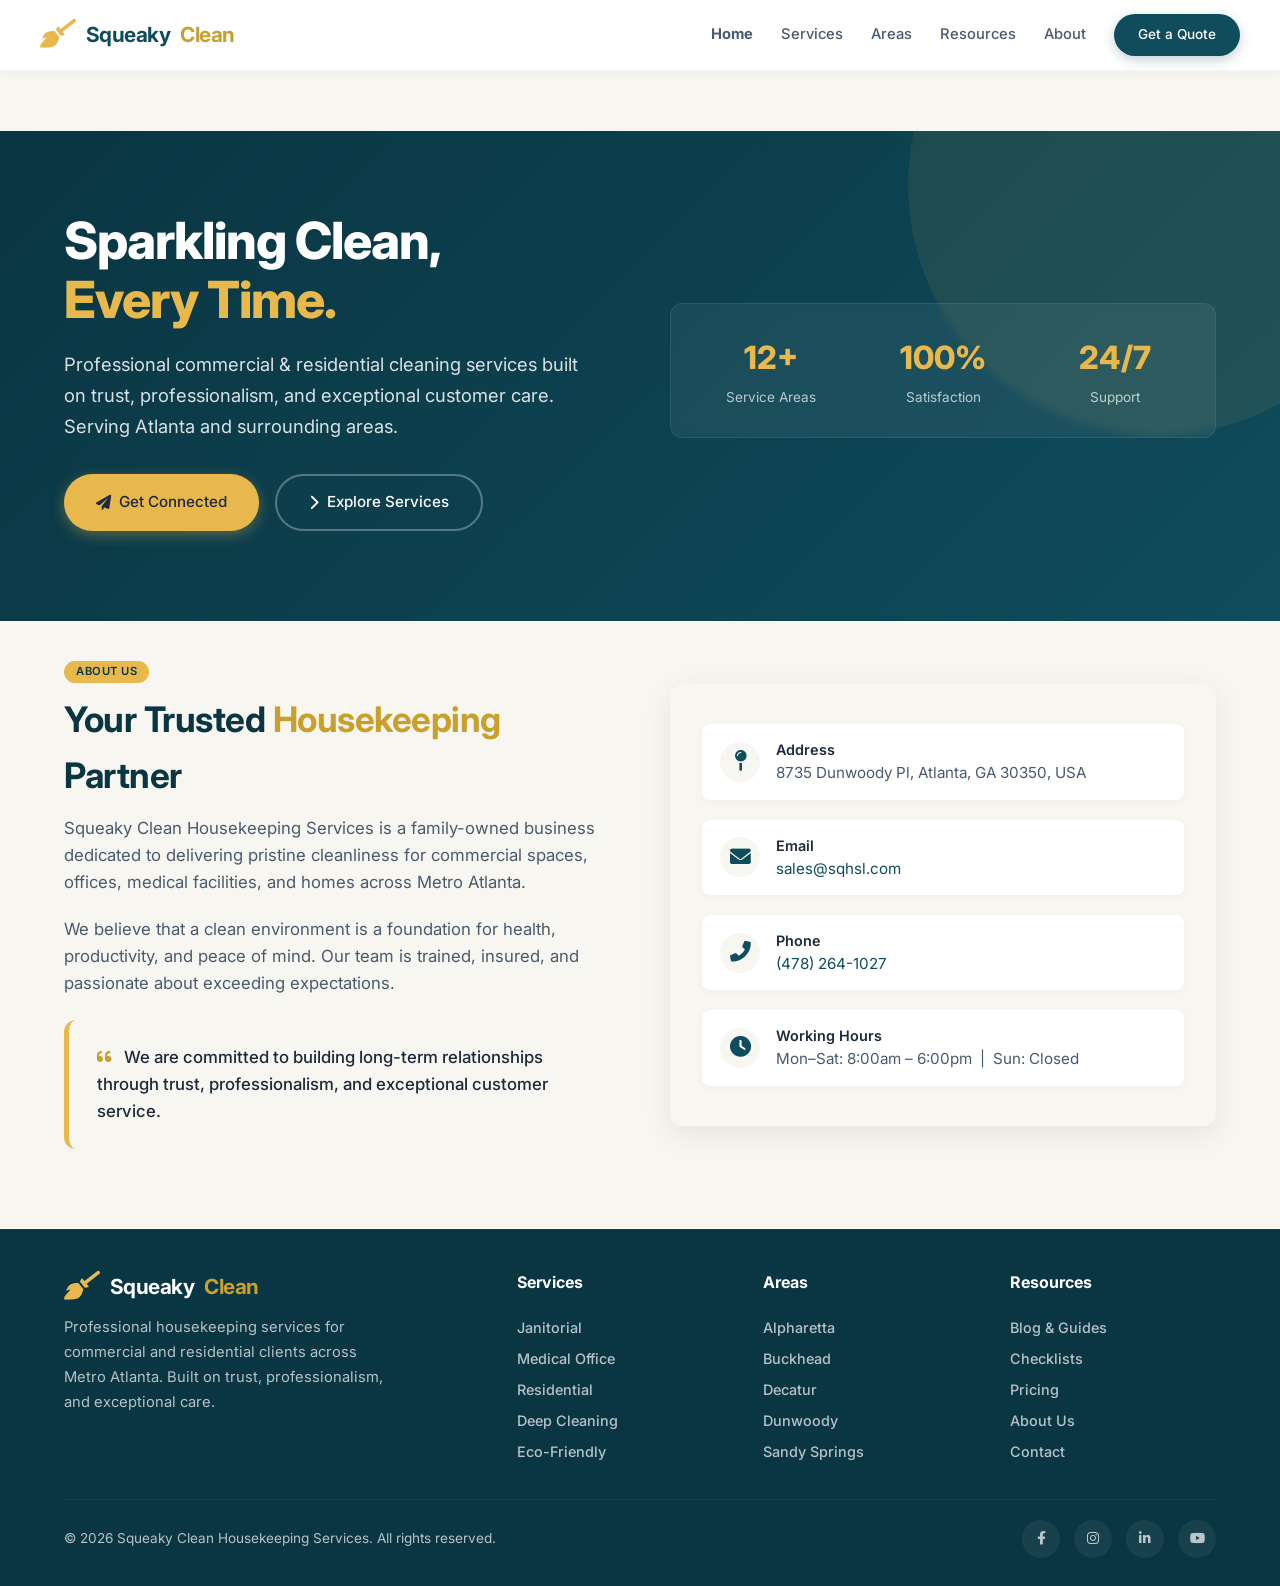
==== commit eca6ca1d: "Add files via upload" ====
--- a/index.html
+++ b/index.html
@@ -1,2111 +1,1453 @@
-<!DOCTYPE html>
-<html lang="en">
-<head>
-    <meta charset="UTF-8">
-
-    <meta name="viewport" content="width=device-width, initial-scale=1.0">
-
-    <title>Squeaky Clean Housekeeping Services | Atlanta, GA</title>
-
-    <meta
-        name="description"
-        content="Squeaky Clean Housekeeping Services provides professional commercial and residential cleaning services in Atlanta, GA and surrounding Metro Atlanta areas."
-    >
-
-    <meta name="robots" content="index, follow">
-
-    <link rel="canonical" href="https://sqhsl.com/">
-
-    <!-- Open Graph -->
-    <meta property="og:type" content="website">
-    <meta property="og:title" content="Squeaky Clean Housekeeping Services | Atlanta, GA">
-    <meta
-        property="og:description"
-        content="Professional commercial and residential cleaning services in Atlanta, GA and surrounding Metro Atlanta areas."
-    >
-    <meta property="og:url" content="https://sqhsl.com/">
-    <meta property="og:site_name" content="Squeaky Clean Housekeeping Services">
-
-    <!-- Google Fonts -->
-    <link rel="preconnect" href="https://fonts.googleapis.com">
-    <link rel="preconnect" href="https://fonts.gstatic.com" crossorigin>
-
-    <link
-        href="https://fonts.googleapis.com/css2?family=Inter:opsz,wght@14..32,400;14..32,500;14..32,600;14..32,700;14..32,800&display=swap"
-        rel="stylesheet"
-    >
-
-    <!-- Font Awesome -->
-    <link
-        rel="stylesheet"
-        href="https://cdnjs.cloudflare.com/ajax/libs/font-awesome/6.0.0-beta3/css/all.min.css"
-    >
-
-    <!-- LocalBusiness Schema -->
-    <script type="application/ld+json">
-    {
-        "@context": "https://schema.org",
-        "@type": "CleaningService",
-        "name": "Squeaky Clean Housekeeping Services",
-        "url": "https://sqhsl.com/",
-        "telephone": "+1-478-264-1027",
-        "email": "sales@sqhsl.com",
-        "address": {
-            "@type": "PostalAddress",
-            "streetAddress": "8735 Dunwoody Pl",
-            "addressLocality": "Atlanta",
-            "addressRegion": "GA",
-            "postalCode": "30350",
-            "addressCountry": "US"
-        },
-        "areaServed": [
-            "Atlanta, GA",
-            "Alpharetta, GA",
-            "Buckhead, GA",
-            "Decatur, GA",
-            "Dunwoody, GA",
-            "Johns Creek, GA",
-            "Marietta, GA",
-            "Midtown Atlanta, GA",
-            "Roswell, GA",
-            "Sandy Springs, GA"
-        ],
-        "openingHours": [
-            "Mo-Sa 08:00-18:00"
-        ],
-        "sameAs": []
-    }
-    </script>
-
-    <style>
-
-        /* =========================
-           RESET
-        ========================= */
-
-        *,
-        *::before,
-        *::after {
-            margin: 0;
-            padding: 0;
-            box-sizing: border-box;
-        }
-
-        :root {
-            --primary: #0f4c5c;
-            --primary-light: #1a6b7e;
-            --primary-dark: #0a3542;
-
-            --accent: #e8b84c;
-            --accent-light: #f5d88a;
-            --accent-dark: #c99f2e;
-
-            --bg-light: #f8f6f0;
-            --bg-white: #ffffff;
-
-            --text-dark: #1e2a3a;
-            --text-muted: #4a5a6e;
-            --text-light: #7a8a9e;
-
-            --shadow: 0 8px 30px rgba(0,0,0,.08);
-            --shadow-hover: 0 16px 48px rgba(0,0,0,.14);
-
-            --radius: 12px;
-            --transition: .25s ease;
-
-            --max-width: 1200px;
-        }
-
-        html {
-            scroll-behavior: smooth;
-        }
-
-        body {
-            font-family: 'Inter', sans-serif;
-            background: var(--bg-light);
-            color: var(--text-dark);
-            line-height: 1.6;
-            -webkit-font-smoothing: antialiased;
-        }
-
-        a {
-            color: inherit;
-            text-decoration: none;
-        }
-
-        ul {
-            list-style: none;
-        }
-
-        img {
-            max-width: 100%;
-            display: block;
-        }
-
-        .container {
-            width: 100%;
-            max-width: var(--max-width);
-            margin: auto;
-            padding: 0 24px;
-        }
-
-        /* =========================
-           BUTTONS
-        ========================= */
-
-        .btn {
-            display: inline-flex;
-            align-items: center;
-            justify-content: center;
-            gap: 8px;
-            padding: 14px 32px;
-            font-weight: 600;
-            font-size: .95rem;
-            border: none;
-            border-radius: 50px;
-            cursor: pointer;
-            transition: var(--transition);
-            background: var(--primary);
-            color: #fff;
-            box-shadow: 0 4px 14px rgba(15,76,92,.3);
-        }
-
-        .btn:hover {
-            background: var(--primary-dark);
-            transform: translateY(-2px);
-        }
-
-        .btn-accent {
-            background: var(--accent);
-            color: var(--text-dark);
-        }
-
-        .btn-accent:hover {
-            background: var(--accent-dark);
-            color: #fff;
-        }
-
-        .btn-outline {
-            background: transparent;
-            color: #fff;
-            border: 2px solid rgba(255,255,255,.4);
-            box-shadow: none;
-        }
-
-        .btn-outline:hover {
-            background: #fff;
-            color: var(--primary);
-        }
-
-        /* =========================
-           HEADER
-        ========================= */
-
-        .site-header {
-            background: #fff;
-            border-bottom: 1px solid rgba(0,0,0,.05);
-            position: sticky;
-            top: 0;
-            z-index: 1000;
-            box-shadow: 0 2px 12px rgba(0,0,0,.04);
-        }
-
-        .header-inner {
-            min-height: 74px;
-            display: flex;
-            align-items: center;
-            justify-content: space-between;
-            gap: 20px;
-        }
-
-        .logo {
-            display: flex;
-            align-items: center;
-            gap: 10px;
-            font-weight: 800;
-            font-size: 1.15rem;
-            color: var(--primary);
-            letter-spacing: -.4px;
-        }
-
-        .logo i {
-            font-size: 1.7rem;
-            color: var(--accent);
-        }
-
-        .logo span {
-            color: var(--accent-dark);
-        }
-
-        .nav-desktop {
-            display: flex;
-            align-items: center;
-            gap: 28px;
-        }
-
-        .nav-desktop a {
-            color: var(--text-muted);
-            font-size: .92rem;
-            font-weight: 500;
-            transition: var(--transition);
-        }
-
-        .nav-desktop a:hover {
-            color: var(--primary);
-        }
-
-        .nav-desktop .btn-nav {
-            padding: 10px 22px;
-            background: var(--primary);
-            color: #fff;
-            border-radius: 50px;
-            font-weight: 600;
-        }
-
-        .nav-desktop .btn-nav:hover {
-            background: var(--primary-dark);
-        }
-
-        .menu-toggle {
-            display: none;
-            background: none;
-            border: 0;
-            font-size: 1.5rem;
-            color: var(--primary);
-            cursor: pointer;
-        }
-
-        .nav-mobile {
-            display: none;
-            width: 100%;
-            flex-direction: column;
-            padding: 15px 0 20px;
-            gap: 5px;
-        }
-
-        .nav-mobile.open {
-            display: flex;
-        }
-
-        .nav-mobile a {
-            padding: 11px 12px;
-            border-radius: 8px;
-            color: var(--text-muted);
-        }
-
-        .nav-mobile a:hover {
-            background: var(--bg-light);
-        }
-
-        .nav-mobile .mobile-quote {
-            background: var(--primary);
-            color: #fff;
-            text-align: center;
-            border-radius: 50px;
-            margin-top: 5px;
-        }
-
-        /* =========================
-           HERO
-        ========================= */
-
-        .hero {
-            background:
-                linear-gradient(
-                    135deg,
-                    var(--primary-dark),
-                    var(--primary)
-                );
-
-            color: #fff;
-            padding: 85px 0 95px;
-            position: relative;
-            overflow: hidden;
-        }
-
-        .hero::after {
-            content: "";
-            position: absolute;
-            width: 520px;
-            height: 520px;
-            right: -150px;
-            top: -180px;
-            background: rgba(232,184,76,.08);
-            border-radius: 50%;
-        }
-
-        .hero-grid {
-            display: grid;
-            grid-template-columns: 1.1fr .9fr;
-            gap: 60px;
-            align-items: center;
-            position: relative;
-            z-index: 2;
-        }
-
-        .hero h1 {
-            font-size: 3.2rem;
-            line-height: 1.12;
-            letter-spacing: -1.5px;
-            font-weight: 800;
-            margin-bottom: 20px;
-        }
-
-        .hero h1 span {
-            color: var(--accent);
-        }
-
-        .hero p {
-            max-width: 600px;
-            font-size: 1.1rem;
-            opacity: .88;
-            margin-bottom: 30px;
-        }
-
-        .hero-buttons {
-            display: flex;
-            gap: 14px;
-            flex-wrap: wrap;
-        }
-
-        .hero-stats {
-            display: grid;
-            grid-template-columns: repeat(3,1fr);
-            background: rgba(255,255,255,.06);
-            border: 1px solid rgba(255,255,255,.1);
-            border-radius: var(--radius);
-            padding: 28px 20px;
-            backdrop-filter: blur(5px);
-        }
-
-        .stat {
-            text-align: center;
-        }
-
-        .stat-number {
-            display: block;
-            color: var(--accent);
-            font-size: 2rem;
-            font-weight: 800;
-        }
-
-        .stat-label {
-            display: block;
-            font-size: .8rem;
-            opacity: .7;
-        }
-
-        /* =========================
-           SECTIONS
-        ========================= */
-
-        .section {
-            padding: 80px 0;
-        }
-
-        .section-title {
-            color: var(--primary-dark);
-            font-size: 2.2rem;
-            line-height: 1.2;
-            margin-bottom: 12px;
-            letter-spacing: -.6px;
-        }
-
-        .section-title span {
-            color: var(--accent-dark);
-        }
-
-        .section-subtitle {
-            color: var(--text-muted);
-            max-width: 650px;
-            margin-bottom: 40px;
-        }
-
-        .center {
-            text-align: center;
-        }
-
-        .center .section-subtitle {
-            margin-left: auto;
-            margin-right: auto;
-        }
-
-        .eyebrow {
-            display: inline-block;
-            background: var(--accent);
-            color: var(--primary-dark);
-            padding: 3px 14px;
-            border-radius: 50px;
-            font-size: .7rem;
-            text-transform: uppercase;
-            font-weight: 700;
-            letter-spacing: .5px;
-            margin-bottom: 9px;
-        }
-
-        /* =========================
-           ABOUT
-        ========================= */
-
-        .about-grid {
-            display: grid;
-            grid-template-columns: 1fr 1fr;
-            gap: 60px;
-            align-items: center;
-        }
-
-        .about-text p {
-            color: var(--text-muted);
-            font-size: 1rem;
-            margin-bottom: 18px;
-        }
-
-        .highlight-box {
-            background: #fff;
-            border-left: 5px solid var(--accent);
-            padding: 22px 25px;
-            border-radius: var(--radius);
-            box-shadow: var(--shadow);
-            margin-top: 22px;
-        }
-
-        .highlight-box p {
-            margin: 0;
-            color: var(--text-dark);
-            font-weight: 500;
-        }
-
-        .business-card {
-            background: #fff;
-            border-radius: var(--radius);
-            padding: 30px;
-            box-shadow: var(--shadow);
-        }
-
-        .info-row {
-            display: flex;
-            gap: 15px;
-            align-items: center;
-            padding: 15px;
-            margin-bottom: 12px;
-            border-radius: 9px;
-            background: var(--bg-light);
-        }
-
-        .info-row:last-child {
-            margin-bottom: 0;
-        }
-
-        .info-row i {
-            width: 40px;
-            height: 40px;
-            border-radius: 50%;
-            background: #fff;
-            display: flex;
-            align-items: center;
-            justify-content: center;
-            color: var(--primary);
-            flex-shrink: 0;
-        }
-
-        .info-label {
-            display: block;
-            font-size: .75rem;
-            font-weight: 700;
-            text-transform: uppercase;
-            color: var(--text-light);
-        }
-
-        .info-value {
-            color: var(--text-dark);
-            font-size: .9rem;
-        }
-
-        .info-value a {
-            color: var(--primary);
-        }
-
-        /* =========================
-           SERVICES
-        ========================= */
-
-        .services-grid {
-            display: grid;
-            grid-template-columns: repeat(3,1fr);
-            gap: 25px;
-        }
-
-        .service-card {
-            background: #fff;
-            padding: 28px 25px;
-            border-radius: var(--radius);
-            box-shadow: var(--shadow);
-            transition: var(--transition);
-        }
-
-        .service-card:hover {
-            transform: translateY(-5px);
-            box-shadow: var(--shadow-hover);
-        }
-
-        .service-icon {
-            color: var(--accent-dark);
-            font-size: 2rem;
-            margin-bottom: 14px;
-        }
-
-        .service-card h3 {
-            font-size: 1.05rem;
-            margin-bottom: 8px;
-        }
-
-        .service-card p {
-            color: var(--text-muted);
-            font-size: .9rem;
-        }
-
-        .tag {
-            display: inline-block;
-            margin-top: 14px;
-            padding: 4px 12px;
-            background: rgba(15,76,92,.08);
-            color: var(--primary);
-            border-radius: 50px;
-            font-size: .7rem;
-            font-weight: 700;
-            text-transform: uppercase;
-        }
-
-        /* =========================
-           AREAS
-        ========================= */
-
-        .areas-grid {
-            display: grid;
-            grid-template-columns: repeat(5,1fr);
-            gap: 14px;
-        }
-
-        .area-tag {
-            padding: 14px;
-            background: #fff;
-            border-radius: 50px;
-            text-align: center;
-            color: var(--text-muted);
-            font-size: .88rem;
-            box-shadow: 0 3px 15px rgba(0,0,0,.04);
-            transition: var(--transition);
-        }
-
-        .area-tag:hover {
-            background: var(--primary);
-            color: #fff;
-            transform: translateY(-2px);
-        }
-
-        /* =========================
-           RESOURCES
-        ========================= */
-
-        .resources-grid {
-            display: grid;
-            grid-template-columns: repeat(3,1fr);
-            gap: 25px;
-        }
-
-        .resource-card {
-            background: #fff;
-            padding: 25px;
-            border-radius: var(--radius);
-            box-shadow: var(--shadow);
-        }
-
-        .badge {
-            display: inline-block;
-            background: rgba(15,76,92,.08);
-            color: var(--primary);
-            padding: 4px 11px;
-            border-radius: 50px;
-            font-size: .7rem;
-            font-weight: 700;
-            text-transform: uppercase;
-            margin-bottom: 12px;
-        }
-
-        .resource-card h3 {
-            font-size: 1rem;
-            margin-bottom: 8px;
-        }
-
-        .resource-card p {
-            color: var(--text-muted);
-            font-size: .88rem;
-        }
-
-        /* =========================
-           CONTACT
-        ========================= */
-
-        .contact-section {
-            background: var(--primary-dark);
-            color: #fff;
-            padding: 80px 0;
-        }
-
-        .contact-grid {
-            display: grid;
-            grid-template-columns: 1fr 1fr;
-            gap: 60px;
-        }
-
-        .contact-info h2 {
-            font-size: 2.3rem;
-            line-height: 1.2;
-            margin-bottom: 15px;
-        }
-
-        .contact-info h2 span {
-            color: var(--accent);
-        }
-
-        .contact-info > p {
-            opacity: .8;
-            margin-bottom: 30px;
-            max-width: 500px;
-        }
-
-        .contact-detail {
-            display: flex;
-            align-items: flex-start;
-            gap: 15px;
-            margin-bottom: 18px;
-        }
-
-        .contact-detail i {
-            width: 42px;
-            height: 42px;
-            background: rgba(255,255,255,.08);
-            color: var(--accent);
-            display: flex;
-            align-items: center;
-            justify-content: center;
-            border-radius: 50%;
-            flex-shrink: 0;
-        }
-
-        .contact-label {
-            display: block;
-            font-size: .7rem;
-            text-transform: uppercase;
-            opacity: .55;
-            font-weight: 700;
-        }
-
-        .contact-value {
-            font-size: .95rem;
-        }
-
-        .contact-value a:hover {
-            color: var(--accent);
-        }
-
-        .hours {
-            margin-top: 25px;
-            background: rgba(255,255,255,.06);
-            border-radius: var(--radius);
-            padding: 22px;
-        }
-
-        .hours h4 {
-            color: var(--accent);
-            margin-bottom: 10px;
-        }
-
-        .hours-row {
-            display: flex;
-            justify-content: space-between;
-            font-size: .9rem;
-            padding: 4px 0;
-        }
-
-        .contact-form {
-            background: #fff;
-            color: var(--text-dark);
-            padding: 32px;
-            border-radius: var(--radius);
-            box-shadow: var(--shadow);
-        }
-
-        .contact-form h3 {
-            color: var(--primary-dark);
-            margin-bottom: 6px;
-            font-size: 1.4rem;
-        }
-
-        .contact-form > p {
-            color: var(--text-muted);
-            font-size: .9rem;
-            margin-bottom: 22px;
-        }
-
-        .contact-form label {
-            display: block;
-            font-size: .82rem;
-            font-weight: 700;
-            margin-bottom: 5px;
-        }
-
-        .contact-form input,
-        .contact-form textarea {
-            width: 100%;
-            padding: 12px 14px;
-            margin-bottom: 15px;
-            border: 1px solid #dfe3e7;
-            border-radius: 8px;
-            font-family: inherit;
-            font-size: .9rem;
-            background: var(--bg-light);
-        }
-
-        .contact-form textarea {
-            min-height: 110px;
-            resize: vertical;
-        }
-
-        .contact-form input:focus,
-        .contact-form textarea:focus {
-            outline: none;
-            border-color: var(--primary);
-        }
-
-        .contact-form .btn {
-            width: 100%;
-        }
-
-        /* =========================
-           FOOTER
-        ========================= */
-
-        footer {
-            background: var(--primary-dark);
-            color: rgba(255,255,255,.7);
-            padding: 45px 0 25px;
-        }
-
-        .footer-grid {
-            display: grid;
-            grid-template-columns: 2fr 1fr 1fr 1fr;
-            gap: 35px;
-            padding-bottom: 30px;
-        }
-
-        .footer-brand p {
-            max-width: 340px;
-            font-size: .88rem;
-            margin-top: 12px;
-        }
-
-        .footer-col h4 {
-            color: #fff;
-            margin-bottom: 12px;
-            font-size: .95rem;
-        }
-
-        .footer-col a {
-            display: block;
-            font-size: .85rem;
-            padding: 4px 0;
-            transition: var(--transition);
-        }
-
-        .footer-col a:hover {
-            color: var(--accent);
-            transform: translateX(3px);
-        }
-
-        .footer-bottom {
-            border-top: 1px solid rgba(255,255,255,.08);
-            padding-top: 20px;
-            display: flex;
-            justify-content: space-between;
-            gap: 15px;
-            flex-wrap: wrap;
-            font-size: .8rem;
-        }
-
-        /* =========================
-           RESPONSIVE
-        ========================= */
-
-        @media (max-width: 1000px) {
-
-            .hero-grid,
-            .about-grid,
-            .contact-grid {
-                grid-template-columns: 1fr;
-            }
-
-            .services-grid,
-            .resources-grid {
-                grid-template-columns: repeat(2,1fr);
-            }
-
-            .areas-grid {
-                grid-template-columns: repeat(3,1fr);
-            }
-
-            .footer-grid {
-                grid-template-columns: repeat(2,1fr);
-            }
-        }
-
-        @media (max-width: 700px) {
-
-            .nav-desktop {
-                display: none;
-            }
-
-            .menu-toggle {
-                display: block;
-            }
-
-            .header-inner {
-                flex-wrap: wrap;
-            }
-
-            .hero {
-                padding: 60px 0;
-            }
-
-            .hero h1 {
-                font-size: 2.25rem;
-            }
-
-            .hero-stats {
-                grid-template-columns: repeat(3,1fr);
-            }
-
-            .services-grid,
-            .resources-grid {
-                grid-template-columns: 1fr;
-            }
-
-            .areas-grid {
-                grid-template-columns: repeat(2,1fr);
-            }
-
-            .section {
-                padding: 60px 0;
-            }
-
-            .section-title {
-                font-size: 1.8rem;
-            }
-
-            .footer-grid {
-                grid-template-columns: 1fr;
-            }
-        }
-
-        @media (max-width: 480px) {
-
-            .container {
-                padding: 0 18px;
-            }
-
-            .logo {
-                font-size: .95rem;
-            }
-
-            .hero h1 {
-                font-size: 1.9rem;
-            }
-
-            .hero-buttons {
-                flex-direction: column;
-            }
-
-            .btn {
-                width: 100%;
-            }
-
-            .hero-stats {
-                grid-template-columns: 1fr 1fr;
-            }
-
-            .areas-grid {
-                grid-template-columns: 1fr 1fr;
-            }
-
-            .contact-form {
-                padding: 25px 20px;
-            }
-        }
-
-    </style>
-</head>
-
-<body>
-
-<!-- =========================
-     HEADER
-========================= -->
-
-<header class="site-header">
-
-    <div class="container header-inner">
-
-        <a href="/" class="logo" aria-label="Squeaky Clean Housekeeping Services Home">
-
-            <i class="fas fa-broom"></i>
-
-            Squeaky Clean Housekeeping Services
-
-        </a>
-
-        <nav class="nav-desktop" aria-label="Main navigation">
-
-            <a href="/">Home</a>
-
-            <a href="/services/">Services</a>
-
-            <a href="/service-areas/">Service Areas</a>
-
-            <a href="/resources/">Resources</a>
-
-            <a href="/about/">About Us</a>
-
-            <a href="/contact/" class="btn-nav">Get a Quote</a>
-
-        </nav>
-
-        <button
-            class="menu-toggle"
-            id="menuToggle"
-            aria-label="Open navigation menu"
-            aria-expanded="false"
-        >
-            <i class="fas fa-bars"></i>
-        </button>
-
-        <nav class="nav-mobile" id="mobileNav" aria-label="Mobile navigation">
-
-            <a href="/">Home</a>
-
-            <a href="/services/">Services</a>
-
-            <a href="/service-areas/">Service Areas</a>
-
-            <a href="/resources/">Resources</a>
-
-            <a href="/about/">About Us</a>
-
-            <a href="/contact/" class="mobile-quote">Get a Quote</a>
-
-        </nav>
-
-    </div>
-
-</header>
-
-
-<!-- =========================
-     HERO
-========================= -->
-
-<main>
-
-<section class="hero">
-
-    <div class="container hero-grid">
-
-        <div>
-
-            <h1>
-                Professional Cleaning Services
-                <br>
-                <span>for Atlanta Homes & Businesses</span>
-            </h1>
-
-            <p>
-                Squeaky Clean Housekeeping Services provides professional
-                commercial and residential cleaning services throughout
-                Atlanta and surrounding Metro Atlanta communities.
-            </p>
-
-            <div class="hero-buttons">
-
-                <a href="/contact/" class="btn btn-accent">
-                    <i class="fas fa-paper-plane"></i>
-                    Get a Free Quote
-                </a>
-
-                <a href="/services/" class="btn btn-outline">
-                    <i class="fas fa-chevron-right"></i>
-                    Explore Services
-                </a>
-
-            </div>
-
-        </div>
-
-
-        <div class="hero-stats">
-
-            <div class="stat">
-
-                <span class="stat-number">12+</span>
-
-                <span class="stat-label">
-                    Service Areas
-                </span>
-
-            </div>
-
-            <div class="stat">
-
-                <span class="stat-number">100%</span>
-
-                <span class="stat-label">
-                    Satisfaction
-                </span>
-
-            </div>
-
-            <div class="stat">
-
-                <span class="stat-number">24/7</span>
-
-                <span class="stat-label">
-                    Support
-                </span>
-
-            </div>
-
-        </div>
-
-    </div>
-
-</section>
-
-
-<!-- =========================
-     ABOUT
-========================= -->
-
-<section class="section">
-
-    <div class="container about-grid">
-
-        <div class="about-text">
-
-            <span class="eyebrow">
-                About Us
-            </span>
-
-            <h2 class="section-title">
-                Your Trusted
-                <span>Housekeeping Partner</span>
-            </h2>
-
-            <p>
-                Squeaky Clean Housekeeping Services is a family-owned
-                cleaning company serving residential and commercial
-                customers across Metro Atlanta.
-            </p>
-
-            <p>
-                We provide dependable cleaning solutions for homes,
-                offices, medical facilities, retail locations,
-                restaurants, warehouses, churches and other commercial
-                spaces.
-            </p>
-
-            <p>
-                Our goal is simple: provide consistent cleaning,
-                professional service and a dependable experience for
-                every customer.
-            </p>
-
-            <div class="highlight-box">
-
-                <p>
-                    <i
-                        class="fas fa-quote-left"
-                        style="color:var(--accent-dark);margin-right:8px;"
-                    ></i>
-
-                    Squeaky Clean Housekeeping Services is committed to
-                    building long-term relationships through trust,
-                    professionalism and exceptional customer care.
-                </p>
-
-            </div>
-
-        </div>
-
-
-        <div class="business-card">
-
-            <div class="info-row">
-
-                <i class="fas fa-map-marker-alt"></i>
-
-                <div>
-
-                    <span class="info-label">
-                        Address
-                    </span>
-
-                    <span class="info-value">
-                        8735 Dunwoody Pl, Atlanta, GA 30350, USA
-                    </span>
-
-                </div>
-
-            </div>
-
-
-            <div class="info-row">
-
-                <i class="fas fa-envelope"></i>
-
-                <div>
-
-                    <span class="info-label">
-                        Email
-                    </span>
-
-                    <span class="info-value">
-                        <a href="mailto:sales@sqhsl.com">
-                            sales@sqhsl.com
-                        </a>
-                    </span>
-
-                </div>
-
-            </div>
-
-
-            <div class="info-row">
-
-                <i class="fas fa-phone"></i>
-
-                <div>
-
-                    <span class="info-label">
-                        Phone
-                    </span>
-
-                    <span class="info-value">
-                        <a href="tel:+14782641027">
-                            (478) 264-1027
-                        </a>
-                    </span>
-
-                </div>
-
-            </div>
-
-
-            <div class="info-row">
-
-                <i class="fas fa-clock"></i>
-
-                <div>
-
-                    <span class="info-label">
-                        Working Hours
-                    </span>
-
-                    <span class="info-value">
-                        Monday–Saturday: 8:00 AM–6:00 PM
-                    </span>
-
-                </div>
-
-            </div>
-
-        </div>
-
-    </div>
-
-</section>
-
-
-<!-- =========================
-     SERVICES
-========================= -->
-
-<section class="section" id="services">
-
-    <div class="container">
-
-        <div class="center">
-
-            <span class="eyebrow">
-                What We Do
-            </span>
-
-            <h2 class="section-title">
-                Our <span>Cleaning Services</span>
-            </h2>
-
-            <p class="section-subtitle">
-                From commercial facilities to residential homes,
-                Squeaky Clean Housekeeping Services offers cleaning
-                solutions designed around your property and schedule.
-            </p>
-
-        </div>
-
-
-        <div class="services-grid">
-
-
-            <article class="service-card">
-
-                <div class="service-icon">
-                    <i class="fas fa-building"></i>
-                </div>
-
-                <h3>
-                    Janitorial Services
-                </h3>
-
-                <p>
-                    Routine commercial janitorial cleaning programs
-                    for offices, businesses and retail locations.
-                </p>
-
-                <span class="tag">
-                    Commercial
-                </span>
-
-            </article>
-
-
-            <article class="service-card">
-
-                <div class="service-icon">
-                    <i class="fas fa-hospital"></i>
-                </div>
-
-                <h3>
-                    Medical Office Cleaning
-                </h3>
-
-                <p>
-                    Cleaning and sanitation services for medical
-                    offices and healthcare environments.
-                </p>
-
-                <span class="tag">
-                    Commercial
-                </span>
-
-            </article>
-
-
-            <article class="service-card">
-
-                <div class="service-icon">
-                    <i class="fas fa-warehouse"></i>
-                </div>
-
-                <h3>
-                    Warehouse Cleaning
-                </h3>
-
-                <p>
-                    Cleaning services for warehouses, industrial
-                    facilities and distribution environments.
-                </p>
-
-                <span class="tag">
-                    Commercial
-                </span>
-
-            </article>
-
-
-            <article class="service-card">
-
-                <div class="service-icon">
-                    <i class="fas fa-store"></i>
-                </div>
-
-                <h3>
-                    Retail Store Cleaning
-                </h3>
-
-                <p>
-                    Keep customer-facing areas, sales floors and
-                    storefronts clean and presentable.
-                </p>
-
-                <span class="tag">
-                    Commercial
-                </span>
-
-            </article>
-
-
-            <article class="service-card">
-
-                <div class="service-icon">
-                    <i class="fas fa-utensils"></i>
-                </div>
-
-                <h3>
-                    Restaurant Cleaning
-                </h3>
-
-                <p>
-                    Cleaning for restaurants including dining areas,
-                    kitchens and high-use surfaces.
-                </p>
-
-                <span class="tag">
-                    Commercial
-                </span>
-
-            </article>
-
-
-            <article class="service-card">
-
-                <div class="service-icon">
-                    <i class="fas fa-church"></i>
-                </div>
-
-                <h3>
-                    Church Cleaning
-                </h3>
-
-                <p>
-                    Cleaning services for sanctuaries, classrooms,
-                    fellowship halls and church facilities.
-                </p>
-
-                <span class="tag">
-                    Commercial
-                </span>
-
-            </article>
-
-
-            <article class="service-card">
-
-                <div class="service-icon">
-                    <i class="fas fa-home"></i>
-                </div>
-
-                <h3>
-                    House Cleaning
-                </h3>
-
-                <p>
-                    Reliable residential housekeeping tailored to
-                    your home and cleaning schedule.
-                </p>
-
-                <span class="tag">
-                    Residential
-                </span>
-
-            </article>
-
-
-            <article class="service-card">
-
-                <div class="service-icon">
-                    <i class="fas fa-broom"></i>
-                </div>
-
-                <h3>
-                    Deep Cleaning
-                </h3>
-
-                <p>
-                    Detailed top-to-bottom cleaning for homes that
-                    need a more comprehensive clean.
-                </p>
-
-                <span class="tag">
-                    Residential
-                </span>
-
-            </article>
-
-
-            <article class="service-card">
-
-                <div class="service-icon">
-                    <i class="fas fa-truck-moving"></i>
-                </div>
-
-                <h3>
-                    Move-In & Move-Out Cleaning
-                </h3>
-
-                <p>
-                    Detailed cleaning to prepare a property before
-                    moving in or after moving out.
-                </p>
-
-                <span class="tag">
-                    Residential
-                </span>
-
-            </article>
-
-
-            <article class="service-card">
-
-                <div class="service-icon">
-                    <i class="fas fa-leaf"></i>
-                </div>
-
-                <h3>
-                    Eco-Friendly Cleaning
-                </h3>
-
-                <p>
-                    Cleaning options using environmentally conscious
-                    products and practices.
-                </p>
-
-                <span class="tag">
-                    Residential
-                </span>
-
-            </article>
-
-
-            <article class="service-card">
-
-                <div class="service-icon">
-                    <i class="fas fa-user-friends"></i>
-                </div>
-
-                <h3>
-                    Senior Cleaning
-                </h3>
-
-                <p>
-                    Respectful and dependable cleaning services for
-                    seniors and their households.
-                </p>
-
-                <span class="tag">
-                    Residential
-                </span>
-
-            </article>
-
-
-            <article class="service-card">
-
-                <div class="service-icon">
-                    <i class="fas fa-bed"></i>
-                </div>
-
-                <h3>
-                    Airbnb Cleaning
-                </h3>
-
-                <p>
-                    Turnover cleaning designed to prepare short-term
-                    rental properties for incoming guests.
-                </p>
-
-                <span class="tag">
-                    Residential
-                </span>
-
-            </article>
-
-
-            <article class="service-card">
-
-                <div class="service-icon">
-                    <i class="fas fa-building"></i>
-                </div>
-
-                <h3>
-                    Apartment Cleaning
-                </h3>
-
-                <p>
-                    Flexible cleaning services for apartments and
-                    condominiums.
-                </p>
-
-                <span class="tag">
-                    Residential
-                </span>
-
-            </article>
-
-
-            <article class="service-card">
-
-                <div class="service-icon">
-                    <i class="fas fa-hammer"></i>
-                </div>
-
-                <h3>
-                    Post-Construction Cleaning
-                </h3>
-
-                <p>
-                    Remove construction dust, debris and residue after
-                    renovations or building work.
-                </p>
-
-                <span class="tag">
-                    Residential
-                </span>
-
-            </article>
-
-        </div>
-
-    </div>
-
-</section>
-
-
-<!-- =========================
-     SERVICE AREAS
-========================= -->
-
-<section class="section">
-
-    <div class="container">
-
-        <div class="center">
-
-            <span class="eyebrow">
-                Coverage
-            </span>
-
-            <h2 class="section-title">
-                Service <span>Areas</span>
-            </h2>
-
-            <p class="section-subtitle">
-                Squeaky Clean Housekeeping Services serves homes and
-                businesses throughout Atlanta and surrounding Metro
-                Atlanta communities.
-            </p>
-
-        </div>
-
-
-        <div class="areas-grid">
-
-            <div class="area-tag">
-                Alpharetta, GA
-            </div>
-
-            <div class="area-tag">
-                Buckhead, GA
-            </div>
-
-            <div class="area-tag">
-                Decatur, GA
-            </div>
-
-            <div class="area-tag">
-                Dunwoody, GA
-            </div>
-
-            <div class="area-tag">
-                Johns Creek, GA
-            </div>
-
-            <div class="area-tag">
-                Marietta, GA
-            </div>
-
-            <div class="area-tag">
-                Midtown Atlanta, GA
-            </div>
-
-            <div class="area-tag">
-                Roswell, GA
-            </div>
-
-            <div class="area-tag">
-                Sandy Springs, GA
-            </div>
-
-            <div class="area-tag">
-                Atlanta, GA
-            </div>
-
-        </div>
-
-    </div>
-
-</section>
-
-
-<!-- =========================
-     RESOURCES
-========================= -->
-
-<section class="section">
-
-    <div class="container">
-
-        <div class="center">
-
-            <span class="eyebrow">
-                Learn
-            </span>
-
-            <h2 class="section-title">
-                Cleaning <span>Resources</span>
-            </h2>
-
-            <p class="section-subtitle">
-                Helpful information about cleaning, sanitation,
-                maintenance and professional housekeeping.
-            </p>
-
-        </div>
-
-
-        <div class="resources-grid">
-
-            <article class="resource-card">
-
-                <span class="badge">
-                    Cleaning
-                </span>
-
-                <h3>
-                    Professional Cleaning Guides
-                </h3>
-
-                <p>
-                    Practical information to help homeowners and
-                    businesses maintain cleaner, healthier spaces.
-                </p>
-
-            </article>
-
-
-            <article class="resource-card">
-
-                <span class="badge">
-                    Safety
-                </span>
-
-                <h3>
-                    Workplace Cleaning & Sanitation
-                </h3>
-
-                <p>
-                    Learn about cleaning practices that can help
-                    maintain a safer commercial environment.
-                </p>
-
-            </article>
-
-
-            <article class="resource-card">
-
-                <span class="badge">
-                    Checklists
-                </span>
-
-                <h3>
-                    Cleaning Checklists
-                </h3>
-
-                <p>
-                    Use practical cleaning checklists to organize
-                    routine residential and commercial cleaning.
-                </p>
-
-            </article>
-
-        </div>
-
-    </div>
-
-</section>
-
-
-<!-- =========================
-     CONTACT
-========================= -->
-
-<section class="contact-section">
-
-    <div class="container contact-grid">
-
-        <div class="contact-info">
-
-            <h2>
-                Get a Free Quote
-                <br>
-                <span>From Squeaky Clean</span>
-            </h2>
-
-            <p>
-                Tell us about your residential or commercial cleaning
-                needs. Squeaky Clean Housekeeping Services will work
-                with you to determine the right cleaning solution.
-            </p>
-
-
-            <div class="contact-detail">
-
-                <i class="fas fa-map-marker-alt"></i>
-
-                <div>
-
-                    <span class="contact-label">
-                        Address
-                    </span>
-
-                    <span class="contact-value">
-                        8735 Dunwoody Pl, Atlanta, GA 30350, USA
-                    </span>
-
-                </div>
-
-            </div>
-
-
-            <div class="contact-detail">
-
-                <i class="fas fa-envelope"></i>
-
-                <div>
-
-                    <span class="contact-label">
-                        Email
-                    </span>
-
-                    <span class="contact-value">
-                        <a href="mailto:sales@sqhsl.com">
-                            sales@sqhsl.com
-                        </a>
-                    </span>
-
-                </div>
-
-            </div>
-
-
-            <div class="contact-detail">
-
-                <i class="fas fa-phone"></i>
-
-                <div>
-
-                    <span class="contact-label">
-                        Phone
-                    </span>
-
-                    <span class="contact-value">
-                        <a href="tel:+14782641027">
-                            (478) 264-1027
-                        </a>
-                    </span>
-
-                </div>
-
-            </div>
-
-
-            <div class="hours">
-
-                <h4>
-                    <i class="fas fa-clock"></i>
-                    Working Hours
-                </h4>
-
-                <div class="hours-row">
-                    <span>Monday – Saturday</span>
-                    <span>8:00 AM – 6:00 PM</span>
-                </div>
-
-                <div class="hours-row">
-                    <span>Sunday</span>
-                    <span>Closed</span>
-                </div>
-
-            </div>
-
-        </div>
-
-
-        <div class="contact-form">
-
-            <h3>
-                Request a Cleaning Quote
-            </h3>
-
-            <p>
-                Complete the form and we'll get back to you.
-            </p>
-
-            <!--
-            Replace the form action with your real form endpoint,
-            Forminator endpoint, Formspree endpoint, or CRM endpoint.
-            -->
-
-            <form
-                action="#"
-                method="POST"
-            >
-
-                <label for="name">
-                    Full Name
-                </label>
-
-                <input
-                    type="text"
-                    id="name"
-                    name="name"
-                    placeholder="Your name"
-                    autocomplete="name"
-                    required
-                >
-
-
-                <label for="email">
-                    Email Address
-                </label>
-
-                <input
-                    type="email"
-                    id="email"
-                    name="email"
-                    placeholder="you@example.com"
-                    autocomplete="email"
-                    required
-                >
-
-
-                <label for="phone">
-                    Phone Number
-                </label>
-
-                <input
-                    type="tel"
-                    id="phone"
-                    name="phone"
-                    placeholder="(123) 456-7890"
-                    autocomplete="tel"
-                >
-
-
-                <label for="message">
-                    How Can We Help?
-                </label>
-
-                <textarea
-                    id="message"
-                    name="message"
-                    placeholder="Tell us about your cleaning needs..."
-                ></textarea>
-
-
-                <button
-                    type="submit"
-                    class="btn btn-accent"
-                >
-
-                    <i class="fas fa-paper-plane"></i>
-
-                    Request a Quote
-
-                </button>
-
-            </form>
-
-        </div>
-
-    </div>
-
-</section>
-
-</main>
-
-
-<!-- =========================
-     FOOTER
-========================= -->
-
-<footer>
-
-    <div class="container">
-
-        <div class="footer-grid">
-
-
-            <div class="footer-brand">
-
-                <a href="/" class="logo">
-
-                    <i class="fas fa-broom"></i>
-
-                    Squeaky Clean Housekeeping Services
-
-                </a>
-
-                <p>
-                    Professional commercial and residential cleaning
-                    services for customers throughout Atlanta and
-                    surrounding Metro Atlanta communities.
-                </p>
-
-            </div>
-
-
-            <div class="footer-col">
-
-                <h4>
-                    Services
-                </h4>
-
-                <a href="/services/">
-                    Janitorial Services
-                </a>
-
-                <a href="/services/">
-                    Medical Office Cleaning
-                </a>
-
-                <a href="/services/">
-                    House Cleaning
-                </a>
-
-                <a href="/services/">
-                    Deep Cleaning
-                </a>
-
-                <a href="/services/">
-                    Airbnb Cleaning
-                </a>
-
-            </div>
-
-
-            <div class="footer-col">
-
-                <h4>
-                    Service Areas
-                </h4>
-
-                <a href="/service-areas/">
-                    Atlanta
-                </a>
-
-                <a href="/service-areas/">
-                    Alpharetta
-                </a>
-
-                <a href="/service-areas/">
-                    Dunwoody
-                </a>
-
-                <a href="/service-areas/">
-                    Sandy Springs
-                </a>
-
-                <a href="/service-areas/">
-                    Roswell
-                </a>
-
-            </div>
-
-
-            <div class="footer-col">
-
-                <h4>
-                    Company
-                </h4>
-
-                <a href="/about/">
-                    About Us
-                </a>
-
-                <a href="/resources/">
-                    Resources
-                </a>
-
-                <a href="/contact/">
-                    Contact
-                </a>
-
-                <a href="/contact/">
-                    Request a Quote
-                </a>
-
-            </div>
-
-        </div>
-
-
-        <div class="footer-bottom">
-
-            <span>
-                © 2026 Squeaky Clean Housekeeping Services.
-                All rights reserved.
-            </span>
-
-            <span>
-                Atlanta, Georgia
-            </span>
-
-        </div>
-
-    </div>
-
-</footer>
-
-
-<!-- =========================
-     MOBILE MENU
-========================= -->
-
-<script>
-
-const menuToggle = document.getElementById("menuToggle");
-const mobileNav = document.getElementById("mobileNav");
-
-menuToggle.addEventListener("click", function () {
-
-    mobileNav.classList.toggle("open");
-
-    const isOpen =
-        mobileNav.classList.contains("open");
-
-    menuToggle.setAttribute(
-        "aria-expanded",
-        isOpen ? "true" : "false"
-    );
-
-    const icon =
-        menuToggle.querySelector("i");
-
-    icon.className =
-        isOpen
-        ? "fas fa-times"
-        : "fas fa-bars";
-
-});
-
-</script>
-
-</body>
-</html>
+<!DOCTYPE html>
+<html lang="en">
+<head>
+    <meta charset="UTF-8" />
+    <meta name="viewport" content="width=device-width, initial-scale=1.0" />
+    <title>Squeaky Clean Housekeeping Services</title>
+    <meta name="description" content="Professional commercial and residential cleaning services in Atlanta, GA." />
+
+    <!-- Google Fonts -->
+    <link rel="preconnect" href="https://fonts.googleapis.com" />
+    <link rel="preconnect" href="https://fonts.gstatic.com" crossorigin />
+    <link href="https://fonts.googleapis.com/css2?family=Inter:opsz,wght@14..32,400;14..32,500;14..32,600;14..32,700;14..32,800&display=swap" rel="stylesheet" />
+
+    <!-- Font Awesome 6 -->
+    <link rel="stylesheet" href="https://cdnjs.cloudflare.com/ajax/libs/font-awesome/6.0.0-beta3/css/all.min.css" />
+
+    <style>
+        /* ── Reset & Base ── */
+        *,
+        *::before,
+        *::after {
+            margin: 0;
+            padding: 0;
+            box-sizing: border-box;
+        }
+
+        :root {
+            --primary: #0f4c5c;
+            --primary-light: #1a6b7e;
+            --primary-dark: #0a3542;
+            --accent: #e8b84c;
+            --accent-light: #f5d88a;
+            --accent-dark: #c99f2e;
+            --bg-light: #f8f6f0;
+            --bg-white: #ffffff;
+            --text-dark: #1e2a3a;
+            --text-muted: #4a5a6e;
+            --text-light: #7a8a9e;
+            --shadow: 0 8px 30px rgba(0, 0, 0, 0.08);
+            --shadow-hover: 0 16px 48px rgba(0, 0, 0, 0.14);
+            --radius: 12px;
+            --transition: 0.25s ease;
+            --max-width: 1200px;
+        }
+
+        html {
+            scroll-behavior: smooth;
+        }
+
+        body {
+            font-family: 'Inter', -apple-system, BlinkMacSystemFont, sans-serif;
+            background: var(--bg-light);
+            color: var(--text-dark);
+            line-height: 1.6;
+            -webkit-font-smoothing: antialiased;
+        }
+
+        a {
+            text-decoration: none;
+            color: inherit;
+        }
+        ul {
+            list-style: none;
+        }
+        img {
+            max-width: 100%;
+            display: block;
+        }
+        .container {
+            max-width: var(--max-width);
+            margin: 0 auto;
+            padding: 0 24px;
+        }
+
+        /* ── Buttons ── */
+        .btn {
+            display: inline-flex;
+            align-items: center;
+            gap: 8px;
+            padding: 14px 32px;
+            font-weight: 600;
+            font-size: 0.95rem;
+            border: none;
+            border-radius: 50px;
+            cursor: pointer;
+            transition: var(--transition);
+            text-align: center;
+            background: var(--primary);
+            color: #fff;
+            box-shadow: 0 4px 14px rgba(15, 76, 92, 0.30);
+        }
+        .btn:hover {
+            background: var(--primary-dark);
+            transform: translateY(-2px);
+            box-shadow: 0 8px 24px rgba(15, 76, 92, 0.40);
+        }
+        .btn-accent {
+            background: var(--accent);
+            color: var(--text-dark);
+            box-shadow: 0 4px 14px rgba(232, 184, 76, 0.35);
+        }
+        .btn-accent:hover {
+            background: var(--accent-dark);
+            color: #fff;
+            box-shadow: 0 8px 24px rgba(232, 184, 76, 0.45);
+        }
+        .btn-outline {
+            background: transparent;
+            color: var(--primary);
+            border: 2px solid var(--primary);
+            box-shadow: none;
+        }
+        .btn-outline:hover {
+            background: var(--primary);
+            color: #fff;
+            transform: translateY(-2px);
+        }
+
+        /* ── Header / Nav ── */
+        .site-header {
+            background: var(--bg-white);
+            border-bottom: 1px solid rgba(0, 0, 0, 0.04);
+            position: sticky;
+            top: 0;
+            z-index: 100;
+            box-shadow: 0 2px 12px rgba(0, 0, 0, 0.03);
+        }
+        .header-inner {
+            display: flex;
+            align-items: center;
+            justify-content: space-between;
+            padding: 14px 0;
+            flex-wrap: wrap;
+            gap: 12px;
+        }
+        .logo {
+            display: flex;
+            align-items: center;
+            gap: 10px;
+            font-weight: 800;
+            font-size: 1.3rem;
+            color: var(--primary);
+            letter-spacing: -0.5px;
+        }
+        .logo i {
+            font-size: 1.8rem;
+            color: var(--accent);
+        }
+        .logo span {
+            color: var(--accent-dark);
+        }
+
+        .nav-desktop {
+            display: flex;
+            align-items: center;
+            gap: 28px;
+            font-weight: 500;
+            font-size: 0.92rem;
+        }
+        .nav-desktop a {
+            color: var(--text-muted);
+            transition: var(--transition);
+            position: relative;
+        }
+        .nav-desktop a::after {
+            content: '';
+            position: absolute;
+            bottom: -4px;
+            left: 0;
+            width: 0;
+            height: 2px;
+            background: var(--accent);
+            transition: var(--transition);
+        }
+        .nav-desktop a:hover {
+            color: var(--primary);
+        }
+        .nav-desktop a:hover::after {
+            width: 100%;
+        }
+        .nav-desktop .btn-nav {
+            padding: 10px 24px;
+            background: var(--primary);
+            color: #fff;
+            border-radius: 50px;
+            font-weight: 600;
+            font-size: 0.85rem;
+            box-shadow: 0 4px 12px rgba(15, 76, 92, 0.25);
+        }
+        .nav-desktop .btn-nav::after {
+            display: none;
+        }
+        .nav-desktop .btn-nav:hover {
+            background: var(--primary-dark);
+            transform: translateY(-2px);
+        }
+
+        /* Mobile menu toggle */
+        .menu-toggle {
+            display: none;
+            font-size: 1.6rem;
+            background: none;
+            border: none;
+            color: var(--primary);
+            cursor: pointer;
+            padding: 4px 8px;
+        }
+
+        .nav-mobile {
+            display: none;
+            flex-direction: column;
+            gap: 8px;
+            padding: 16px 0 24px;
+            width: 100%;
+            border-top: 1px solid rgba(0, 0, 0, 0.04);
+        }
+        .nav-mobile.open {
+            display: flex;
+        }
+        .nav-mobile a {
+            padding: 10px 12px;
+            border-radius: 8px;
+            font-weight: 500;
+            color: var(--text-muted);
+            transition: var(--transition);
+        }
+        .nav-mobile a:hover {
+            background: var(--bg-light);
+            color: var(--primary);
+        }
+        .nav-mobile .btn-nav-mobile {
+            background: var(--primary);
+            color: #fff;
+            text-align: center;
+            border-radius: 50px;
+            padding: 14px;
+            font-weight: 600;
+            margin-top: 4px;
+        }
+        .nav-mobile .btn-nav-mobile:hover {
+            background: var(--primary-dark);
+        }
+
+        /* ── Page sections (hidden by default) ── */
+        .page-section {
+            display: none;
+            padding: 60px 0 80px;
+            animation: fadeIn 0.3s ease;
+        }
+        .page-section.active {
+            display: block;
+        }
+
+        @keyframes fadeIn {
+            from {
+                opacity: 0;
+                transform: translateY(12px);
+            }
+            to {
+                opacity: 1;
+                transform: translateY(0);
+            }
+        }
+
+        /* ── Hero ── */
+        .hero {
+            background: linear-gradient(135deg, var(--primary-dark) 0%, var(--primary) 100%);
+            color: #fff;
+            padding: 80px 0 90px;
+            position: relative;
+            overflow: hidden;
+        }
+        .hero::after {
+            content: '';
+            position: absolute;
+            top: -40%;
+            right: -10%;
+            width: 500px;
+            height: 500px;
+            background: rgba(232, 184, 76, 0.08);
+            border-radius: 50%;
+            pointer-events: none;
+        }
+        .hero .container {
+            position: relative;
+            z-index: 1;
+        }
+        .hero-grid {
+            display: grid;
+            grid-template-columns: 1fr 1fr;
+            gap: 60px;
+            align-items: center;
+        }
+        .hero-content h1 {
+            font-size: 3.2rem;
+            font-weight: 800;
+            line-height: 1.15;
+            letter-spacing: -1px;
+            margin-bottom: 20px;
+        }
+        .hero-content h1 span {
+            color: var(--accent);
+        }
+        .hero-content p {
+            font-size: 1.15rem;
+            opacity: 0.85;
+            max-width: 520px;
+            margin-bottom: 32px;
+            line-height: 1.7;
+        }
+        .hero-buttons {
+            display: flex;
+            flex-wrap: wrap;
+            gap: 16px;
+        }
+        .hero-stats {
+            display: grid;
+            grid-template-columns: repeat(3, 1fr);
+            gap: 20px;
+            background: rgba(255, 255, 255, 0.06);
+            backdrop-filter: blur(4px);
+            padding: 28px 24px;
+            border-radius: var(--radius);
+            border: 1px solid rgba(255, 255, 255, 0.08);
+        }
+        .hero-stats .stat {
+            text-align: center;
+        }
+        .hero-stats .stat-number {
+            font-size: 2rem;
+            font-weight: 800;
+            color: var(--accent);
+            display: block;
+        }
+        .hero-stats .stat-label {
+            font-size: 0.85rem;
+            opacity: 0.7;
+            margin-top: 4px;
+        }
+
+        /* ── Section common ── */
+        .section-title {
+            font-size: 2.2rem;
+            font-weight: 700;
+            letter-spacing: -0.5px;
+            margin-bottom: 12px;
+            color: var(--primary-dark);
+        }
+        .section-title span {
+            color: var(--accent-dark);
+        }
+        .section-subtitle {
+            font-size: 1.05rem;
+            color: var(--text-muted);
+            max-width: 600px;
+            margin-bottom: 40px;
+        }
+        .text-center {
+            text-align: center;
+        }
+        .text-center .section-subtitle {
+            margin-left: auto;
+            margin-right: auto;
+        }
+
+        /* ── About ── */
+        .about-grid {
+            display: grid;
+            grid-template-columns: 1fr 1fr;
+            gap: 60px;
+            align-items: center;
+        }
+        .about-text p {
+            color: var(--text-muted);
+            font-size: 1.05rem;
+            margin-bottom: 20px;
+        }
+        .about-text .highlight-box {
+            background: var(--bg-light);
+            padding: 24px 28px;
+            border-radius: var(--radius);
+            border-left: 5px solid var(--accent);
+            margin-top: 24px;
+        }
+        .about-text .highlight-box p {
+            margin-bottom: 0;
+            font-weight: 500;
+            color: var(--text-dark);
+        }
+        .about-image {
+            background: var(--bg-light);
+            border-radius: var(--radius);
+            padding: 40px 32px;
+            display: flex;
+            flex-direction: column;
+            gap: 20px;
+            box-shadow: var(--shadow);
+        }
+        .about-image .info-row {
+            display: flex;
+            align-items: center;
+            gap: 16px;
+            padding: 14px 18px;
+            background: var(--bg-white);
+            border-radius: 8px;
+            box-shadow: 0 2px 8px rgba(0, 0, 0, 0.03);
+        }
+        .about-image .info-row i {
+            font-size: 1.3rem;
+            width: 40px;
+            height: 40px;
+            display: flex;
+            align-items: center;
+            justify-content: center;
+            background: var(--bg-light);
+            border-radius: 50%;
+            color: var(--primary);
+            flex-shrink: 0;
+        }
+        .about-image .info-row .label {
+            font-weight: 600;
+            font-size: 0.9rem;
+        }
+        .about-image .info-row .value {
+            font-size: 0.95rem;
+            color: var(--text-muted);
+        }
+
+        /* ── Services Grid ── */
+        .services-grid {
+            display: grid;
+            grid-template-columns: repeat(auto-fill, minmax(260px, 1fr));
+            gap: 28px;
+            margin-top: 12px;
+        }
+        .service-card {
+            background: var(--bg-white);
+            padding: 28px 24px;
+            border-radius: var(--radius);
+            box-shadow: var(--shadow);
+            transition: var(--transition);
+            border: 1px solid rgba(0, 0, 0, 0.02);
+        }
+        .service-card:hover {
+            transform: translateY(-6px);
+            box-shadow: var(--shadow-hover);
+        }
+        .service-card .icon {
+            font-size: 2rem;
+            color: var(--accent-dark);
+            margin-bottom: 14px;
+            display: inline-block;
+        }
+        .service-card h3 {
+            font-size: 1.1rem;
+            font-weight: 700;
+            margin-bottom: 8px;
+        }
+        .service-card p {
+            color: var(--text-muted);
+            font-size: 0.92rem;
+            line-height: 1.6;
+        }
+        .service-card .tag {
+            display: inline-block;
+            margin-top: 12px;
+            font-size: 0.75rem;
+            font-weight: 600;
+            text-transform: uppercase;
+            letter-spacing: 0.5px;
+            color: var(--primary);
+            background: rgba(15, 76, 92, 0.08);
+            padding: 4px 14px;
+            border-radius: 50px;
+        }
+
+        /* ── Areas ── */
+        .areas-grid {
+            display: grid;
+            grid-template-columns: repeat(auto-fill, minmax(180px, 1fr));
+            gap: 16px;
+            margin-top: 8px;
+        }
+        .area-tag {
+            background: var(--bg-light);
+            padding: 14px 18px;
+            border-radius: 50px;
+            font-weight: 500;
+            font-size: 0.92rem;
+            text-align: center;
+            transition: var(--transition);
+            border: 1px solid transparent;
+            color: var(--text-muted);
+        }
+        .area-tag:hover {
+            background: var(--primary);
+            color: #fff;
+            transform: translateY(-3px);
+            box-shadow: 0 8px 20px rgba(15, 76, 92, 0.25);
+        }
+        .area-tag i {
+            margin-right: 8px;
+            font-size: 0.85rem;
+        }
+
+        /* ── Resources ── */
+        .resources-grid {
+            display: grid;
+            grid-template-columns: repeat(auto-fill, minmax(260px, 1fr));
+            gap: 28px;
+            margin-top: 12px;
+        }
+        .resource-card {
+            background: var(--bg-white);
+            padding: 24px 24px 28px;
+            border-radius: var(--radius);
+            box-shadow: var(--shadow);
+            transition: var(--transition);
+            border-bottom: 4px solid transparent;
+        }
+        .resource-card:hover {
+            border-bottom-color: var(--accent);
+            transform: translateY(-4px);
+            box-shadow: var(--shadow-hover);
+        }
+        .resource-card .badge {
+            font-size: 0.7rem;
+            font-weight: 600;
+            text-transform: uppercase;
+            letter-spacing: 0.5px;
+            color: var(--primary);
+            background: rgba(15, 76, 92, 0.08);
+            padding: 3px 12px;
+            border-radius: 50px;
+            display: inline-block;
+            margin-bottom: 10px;
+        }
+        .resource-card h4 {
+            font-size: 1rem;
+            font-weight: 700;
+            margin-bottom: 6px;
+            line-height: 1.3;
+        }
+        .resource-card p {
+            color: var(--text-muted);
+            font-size: 0.88rem;
+            line-height: 1.6;
+        }
+        .resource-card .meta {
+            margin-top: 14px;
+            font-size: 0.75rem;
+            color: var(--text-light);
+            display: flex;
+            align-items: center;
+            gap: 8px;
+        }
+
+        /* ── Contact ── */
+        .contact-section {
+            background: var(--primary-dark);
+            color: #fff;
+            padding: 72px 0 80px;
+        }
+        .contact-grid {
+            display: grid;
+            grid-template-columns: 1fr 1fr;
+            gap: 60px;
+            align-items: start;
+        }
+        .contact-info h2 {
+            font-size: 2.2rem;
+            font-weight: 700;
+            margin-bottom: 12px;
+            letter-spacing: -0.5px;
+        }
+        .contact-info h2 span {
+            color: var(--accent);
+        }
+        .contact-info>p {
+            opacity: 0.8;
+            font-size: 1.05rem;
+            margin-bottom: 32px;
+            max-width: 460px;
+        }
+        .contact-detail {
+            display: flex;
+            align-items: flex-start;
+            gap: 16px;
+            margin-bottom: 18px;
+        }
+        .contact-detail i {
+            font-size: 1.2rem;
+            width: 44px;
+            height: 44px;
+            background: rgba(255, 255, 255, 0.08);
+            border-radius: 50%;
+            display: flex;
+            align-items: center;
+            justify-content: center;
+            flex-shrink: 0;
+            color: var(--accent);
+        }
+        .contact-detail .label {
+            font-weight: 600;
+            font-size: 0.85rem;
+            opacity: 0.6;
+            text-transform: uppercase;
+            letter-spacing: 0.5px;
+        }
+        .contact-detail .value {
+            font-size: 1.05rem;
+        }
+        .contact-detail .value a {
+            color: #fff;
+            transition: var(--transition);
+        }
+        .contact-detail .value a:hover {
+            color: var(--accent);
+        }
+
+        .contact-hours {
+            background: rgba(255, 255, 255, 0.06);
+            padding: 24px 28px;
+            border-radius: var(--radius);
+            margin-top: 20px;
+            border: 1px solid rgba(255, 255, 255, 0.06);
+        }
+        .contact-hours h4 {
+            font-weight: 600;
+            margin-bottom: 10px;
+            color: var(--accent);
+        }
+        .contact-hours .hour-row {
+            display: flex;
+            justify-content: space-between;
+            padding: 4px 0;
+            font-size: 0.95rem;
+            opacity: 0.85;
+        }
+        .contact-hours .hour-row .closed {
+            color: var(--accent);
+            font-weight: 600;
+            opacity: 1;
+        }
+
+        .contact-form {
+            background: var(--bg-white);
+            padding: 36px 32px;
+            border-radius: var(--radius);
+            color: var(--text-dark);
+            box-shadow: var(--shadow);
+        }
+        .contact-form h3 {
+            font-size: 1.4rem;
+            font-weight: 700;
+            margin-bottom: 6px;
+            color: var(--primary-dark);
+        }
+        .contact-form p {
+            color: var(--text-muted);
+            margin-bottom: 24px;
+            font-size: 0.95rem;
+        }
+        .contact-form label {
+            font-weight: 600;
+            font-size: 0.85rem;
+            display: block;
+            margin-bottom: 4px;
+            color: var(--text-dark);
+        }
+        .contact-form input,
+        .contact-form textarea {
+            width: 100%;
+            padding: 12px 16px;
+            border: 1px solid #e0e4e8;
+            border-radius: 8px;
+            font-family: inherit;
+            font-size: 0.95rem;
+            transition: var(--transition);
+            background: var(--bg-light);
+            margin-bottom: 16px;
+        }
+        .contact-form input:focus,
+        .contact-form textarea:focus {
+            outline: none;
+            border-color: var(--primary);
+            box-shadow: 0 0 0 4px rgba(15, 76, 92, 0.08);
+            background: var(--bg-white);
+        }
+        .contact-form textarea {
+            min-height: 110px;
+            resize: vertical;
+        }
+        .contact-form .btn {
+            width: 100%;
+            justify-content: center;
+        }
+
+        /* ── Footer ── */
+        .site-footer {
+            background: var(--primary-dark);
+            color: rgba(255, 255, 255, 0.7);
+            padding: 40px 0 28px;
+            border-top: 1px solid rgba(255, 255, 255, 0.04);
+        }
+        .footer-grid {
+            display: grid;
+            grid-template-columns: 2fr 1fr 1fr 1fr;
+            gap: 40px;
+            margin-bottom: 32px;
+        }
+        .footer-brand .logo {
+            color: #fff;
+            margin-bottom: 12px;
+        }
+        .footer-brand .logo i {
+            color: var(--accent);
+        }
+        .footer-brand p {
+            font-size: 0.92rem;
+            max-width: 320px;
+            line-height: 1.7;
+        }
+        .footer-col h5 {
+            color: #fff;
+            font-weight: 700;
+            font-size: 1rem;
+            margin-bottom: 16px;
+        }
+        .footer-col a {
+            display: block;
+            padding: 4px 0;
+            font-size: 0.9rem;
+            transition: var(--transition);
+            cursor: pointer;
+        }
+        .footer-col a:hover {
+            color: var(--accent);
+            transform: translateX(4px);
+        }
+        .footer-bottom {
+            border-top: 1px solid rgba(255, 255, 255, 0.06);
+            padding-top: 20px;
+            display: flex;
+            justify-content: space-between;
+            align-items: center;
+            flex-wrap: wrap;
+            gap: 12px;
+            font-size: 0.85rem;
+        }
+        .footer-socials {
+            display: flex;
+            gap: 14px;
+        }
+        .footer-socials a {
+            display: inline-flex;
+            align-items: center;
+            justify-content: center;
+            width: 38px;
+            height: 38px;
+            background: rgba(255, 255, 255, 0.06);
+            border-radius: 50%;
+            transition: var(--transition);
+            color: rgba(255, 255, 255, 0.7);
+        }
+        .footer-socials a:hover {
+            background: var(--accent);
+            color: var(--primary-dark);
+            transform: translateY(-3px);
+        }
+
+        /* ── Responsive ── */
+        @media (max-width: 1024px) {
+            .hero-grid {
+                grid-template-columns: 1fr;
+                gap: 40px;
+            }
+            .hero-content h1 {
+                font-size: 2.6rem;
+            }
+            .about-grid {
+                grid-template-columns: 1fr;
+                gap: 40px;
+            }
+            .contact-grid {
+                grid-template-columns: 1fr;
+                gap: 40px;
+            }
+            .footer-grid {
+                grid-template-columns: 1fr 1fr;
+                gap: 30px;
+            }
+        }
+
+        @media (max-width: 768px) {
+            .nav-desktop {
+                display: none;
+            }
+            .menu-toggle {
+                display: block;
+            }
+            .header-inner {
+                flex-wrap: wrap;
+            }
+
+            .hero {
+                padding: 56px 0 64px;
+            }
+            .hero-content h1 {
+                font-size: 2rem;
+            }
+            .hero-stats {
+                grid-template-columns: 1fr 1fr 1fr;
+                padding: 20px 16px;
+                gap: 12px;
+            }
+            .hero-stats .stat-number {
+                font-size: 1.5rem;
+            }
+
+            .section-title {
+                font-size: 1.7rem;
+            }
+            .page-section {
+                padding: 40px 0 60px;
+            }
+
+            .services-grid {
+                grid-template-columns: 1fr 1fr;
+            }
+            .areas-grid {
+                grid-template-columns: 1fr 1fr 1fr;
+            }
+            .resources-grid {
+                grid-template-columns: 1fr;
+            }
+
+            .contact-form {
+                padding: 28px 20px;
+            }
+            .footer-grid {
+                grid-template-columns: 1fr;
+                gap: 24px;
+            }
+            .footer-bottom {
+                flex-direction: column;
+                text-align: center;
+            }
+        }
+
+        @media (max-width: 480px) {
+            .services-grid {
+                grid-template-columns: 1fr;
+            }
+            .areas-grid {
+                grid-template-columns: 1fr 1fr;
+            }
+            .hero-stats {
+                grid-template-columns: 1fr 1fr;
+            }
+            .hero-content h1 {
+                font-size: 1.7rem;
+            }
+            .btn {
+                padding: 12px 24px;
+                font-size: 0.85rem;
+                width: 100%;
+                justify-content: center;
+            }
+            .hero-buttons {
+                flex-direction: column;
+            }
+            .contact-detail {
+                flex-direction: column;
+                gap: 6px;
+            }
+        }
+    </style>
+</head>
+<body>
+
+    <!-- ═══ HEADER ═══ -->
+    <header class="site-header">
+        <div class="container header-inner">
+            <a href="#home" class="logo" data-page="home">
+                <i class="fas fa-broom"></i>
+                Squeaky<span>Clean</span>
+            </a>
+
+            <nav class="nav-desktop">
+                <a href="#home" data-page="home">Home</a>
+                <a href="#services" data-page="services">Services</a>
+                <a href="#areas" data-page="areas">Areas</a>
+                <a href="#resources" data-page="resources">Resources</a>
+                <a href="#about" data-page="about">About</a>
+                <a href="#contact" data-page="contact" class="btn-nav">Get a Quote</a>
+            </nav>
+
+            <button class="menu-toggle" id="menuToggle" aria-label="Toggle menu">
+                <i class="fas fa-bars"></i>
+            </button>
+
+            <!-- mobile nav -->
+            <div class="nav-mobile" id="mobileNav">
+                <a href="#home" data-page="home">Home</a>
+                <a href="#services" data-page="services">Services</a>
+                <a href="#areas" data-page="areas">Service Areas</a>
+                <a href="#resources" data-page="resources">Resources</a>
+                <a href="#about" data-page="about">About Us</a>
+                <a href="#contact" data-page="contact" class="btn-nav-mobile">Get a Quote</a>
+            </div>
+        </div>
+    </header>
+
+    <!-- ═══ PAGE: HOME ═══ -->
+    <section class="page-section active" id="page-home">
+        <div class="hero">
+            <div class="container hero-grid">
+                <div class="hero-content">
+                    <h1>Sparkling Clean, <br /><span>Every Time.</span></h1>
+                    <p>
+                        Professional commercial &amp; residential cleaning services
+                        built on trust, professionalism, and exceptional customer care.
+                        Serving Atlanta and surrounding areas.
+                    </p>
+                    <div class="hero-buttons">
+                        <a href="#contact" class="btn btn-accent" data-page="contact">
+                            <i class="fas fa-paper-plane"></i> Get Connected
+                        </a>
+                        <a href="#services" class="btn btn-outline" style="border-color:rgba(255,255,255,0.3);color:#fff;" data-page="services">
+                            <i class="fas fa-chevron-right"></i> Explore Services
+                        </a>
+                    </div>
+                </div>
+                <div class="hero-stats">
+                    <div class="stat">
+                        <span class="stat-number">12+</span>
+                        <span class="stat-label">Service Areas</span>
+                    </div>
+                    <div class="stat">
+                        <span class="stat-number">100%</span>
+                        <span class="stat-label">Satisfaction</span>
+                    </div>
+                    <div class="stat">
+                        <span class="stat-number">24/7</span>
+                        <span class="stat-label">Support</span>
+                    </div>
+                </div>
+            </div>
+        </div>
+
+        <!-- About (partial) -->
+        <div class="container" style="margin-top: 40px;">
+            <div class="about-grid">
+                <div class="about-text">
+                    <div style="display:flex;align-items:center;gap:8px;margin-bottom:8px;">
+                        <span style="background:var(--accent);padding:2px 12px;border-radius:50px;font-size:0.7rem;font-weight:600;text-transform:uppercase;letter-spacing:0.5px;color:var(--primary-dark);">About Us</span>
+                    </div>
+                    <h2 class="section-title">Your Trusted <span>Housekeeping</span> Partner</h2>
+                    <p>
+                        Squeaky Clean Housekeeping Services is a family-owned business
+                        dedicated to delivering pristine cleanliness for commercial spaces,
+                        offices, medical facilities, and homes across Metro Atlanta.
+                    </p>
+                    <p>
+                        We believe that a clean environment is a foundation for health,
+                        productivity, and peace of mind. Our team is trained, insured,
+                        and passionate about exceeding expectations.
+                    </p>
+                    <div class="highlight-box">
+                        <p>
+                            <i class="fas fa-quote-left" style="color:var(--accent-dark);margin-right:8px;"></i>
+                            We are committed to building long-term relationships through
+                            trust, professionalism, and exceptional customer service.
+                        </p>
+                    </div>
+                </div>
+                <div class="about-image">
+                    <div class="info-row">
+                        <i class="fas fa-map-pin"></i>
+                        <div>
+                            <div class="label">Address</div>
+                            <div class="value">8735 Dunwoody Pl, Atlanta, GA 30350, USA</div>
+                        </div>
+                    </div>
+                    <div class="info-row">
+                        <i class="fas fa-envelope"></i>
+                        <div>
+                            <div class="label">Email</div>
+                            <div class="value"><a href="mailto:sales@sqhsl.com" style="color:var(--primary);">sales@sqhsl.com</a></div>
+                        </div>
+                    </div>
+                    <div class="info-row">
+                        <i class="fas fa-phone-alt"></i>
+                        <div>
+                            <div class="label">Phone</div>
+                            <div class="value"><a href="tel:+14782641027" style="color:var(--primary);">(478) 264-1027</a></div>
+                        </div>
+                    </div>
+                    <div class="info-row">
+                        <i class="fas fa-clock"></i>
+                        <div>
+                            <div class="label">Working Hours</div>
+                            <div class="value">Mon–Sat: 8:00am – 6:00pm &nbsp;|&nbsp; Sun: Closed</div>
+                        </div>
+                    </div>
+                </div>
+            </div>
+        </div>
+    </section>
+
+    <!-- ═══ PAGE: SERVICES ═══ -->
+    <section class="page-section" id="page-services">
+        <div class="container">
+            <div class="text-center">
+                <span style="background:var(--accent);padding:2px 16px;border-radius:50px;font-size:0.7rem;font-weight:600;text-transform:uppercase;letter-spacing:0.5px;color:var(--primary-dark);display:inline-block;margin-bottom:8px;">What We Do</span>
+                <h2 class="section-title">Our <span>Cleaning</span> Services</h2>
+                <p class="section-subtitle">
+                    From commercial facilities to residential homes, we offer
+                    tailored cleaning solutions for every space.
+                </p>
+            </div>
+
+            <div class="services-grid">
+                <!-- Commercial -->
+                <div class="service-card">
+                    <div class="icon"><i class="fas fa-building"></i></div>
+                    <h3>Janitorial Services</h3>
+                    <p>Daily, weekly, and monthly commercial janitorial programs for offices and retail.</p>
+                    <span class="tag">Commercial</span>
+                </div>
+                <div class="service-card">
+                    <div class="icon"><i class="fas fa-hospital"></i></div>
+                    <h3>Medical Office Cleaning</h3>
+                    <p>Specialized disinfection and sanitation for healthcare environments.</p>
+                    <span class="tag">Commercial</span>
+                </div>
+                <div class="service-card">
+                    <div class="icon"><i class="fas fa-warehouse"></i></div>
+                    <h3>Warehouse Cleaning</h3>
+                    <p>Heavy-duty cleaning for industrial spaces, warehouses, and distribution centers.</p>
+                    <span class="tag">Commercial</span>
+                </div>
+                <div class="service-card">
+                    <div class="icon"><i class="fas fa-store"></i></div>
+                    <h3>Retail Store Cleaning</h3>
+                    <p>Keep your storefront and sales floor immaculate for customers.</p>
+                    <span class="tag">Commercial</span>
+                </div>
+                <div class="service-card">
+                    <div class="icon"><i class="fas fa-utensils"></i></div>
+                    <h3>Restaurant Cleaning</h3>
+                    <p>Kitchen deep cleaning, dining area sanitation, and grease management.</p>
+                    <span class="tag">Commercial</span>
+                </div>
+                <div class="service-card">
+                    <div class="icon"><i class="fas fa-church"></i></div>
+                    <h3>Church Cleaning</h3>
+                    <p>Sanctuary, fellowship hall, and classroom cleaning with care.</p>
+                    <span class="tag">Commercial</span>
+                </div>
+
+                <!-- Residential -->
+                <div class="service-card">
+                    <div class="icon"><i class="fas fa-home"></i></div>
+                    <h3>House Cleaning</h3>
+                    <p>Routine housekeeping tailored to your home and lifestyle.</p>
+                    <span class="tag">Residential</span>
+                </div>
+                <div class="service-card">
+                    <div class="icon"><i class="fas fa-broom"></i></div>
+                    <h3>Deep Cleaning</h3>
+                    <p>Comprehensive top-to-bottom cleaning for a fresh start.</p>
+                    <span class="tag">Residential</span>
+                </div>
+                <div class="service-card">
+                    <div class="icon"><i class="fas fa-truck-moving"></i></div>
+                    <h3>Move-In / Move-Out</h3>
+                    <p>Detailed cleaning to make your transition seamless.</p>
+                    <span class="tag">Residential</span>
+                </div>
+                <div class="service-card">
+                    <div class="icon"><i class="fas fa-leaf"></i></div>
+                    <h3>Eco-Friendly Cleaning</h3>
+                    <p>Green cleaning with sustainable, non-toxic products.</p>
+                    <span class="tag">Residential</span>
+                </div>
+                <div class="service-card">
+                    <div class="icon"><i class="fas fa-user-friends"></i></div>
+                    <h3>Senior Cleaning</h3>
+                    <p>Gentle, respectful cleaning for seniors and assisted living.</p>
+                    <span class="tag">Residential</span>
+                </div>
+                <div class="service-card">
+                    <div class="icon"><i class="fas fa-bed"></i></div>
+                    <h3>Airbnb Cleaning</h3>
+                    <p>Fast-turnover, guest-ready cleaning for short-term rentals.</p>
+                    <span class="tag">Residential</span>
+                </div>
+                <div class="service-card">
+                    <div class="icon"><i class="fas fa-building"></i></div>
+                    <h3>Apartment Cleaning</h3>
+                    <p>Flexible cleaning for apartments and condos.</p>
+                    <span class="tag">Residential</span>
+                </div>
+                <div class="service-card">
+                    <div class="icon"><i class="fas fa-hammer"></i></div>
+                    <h3>Post-Construction Cleaning</h3>
+                    <p>Dust, debris, and final polish after renovations.</p>
+                    <span class="tag">Residential</span>
+                </div>
+            </div>
+        </div>
+    </section>
+
+    <!-- ═══ PAGE: SERVICE AREAS ═══ -->
+    <section class="page-section" id="page-areas">
+        <div class="container">
+            <div class="text-center">
+                <span style="background:var(--accent);padding:2px 16px;border-radius:50px;font-size:0.7rem;font-weight:600;text-transform:uppercase;letter-spacing:0.5px;color:var(--primary-dark);display:inline-block;margin-bottom:8px;">Coverage</span>
+                <h2 class="section-title">Service <span>Areas</span></h2>
+                <p class="section-subtitle">
+                    Proudly serving homes and businesses across Metro Atlanta.
+                </p>
+            </div>
+            <div class="areas-grid">
+                <div class="area-tag"><i class="fas fa-location-dot"></i> Alpharetta, GA</div>
+                <div class="area-tag"><i class="fas fa-location-dot"></i> Buckhead, GA</div>
+                <div class="area-tag"><i class="fas fa-location-dot"></i> Decatur, GA</div>
+                <div class="area-tag"><i class="fas fa-location-dot"></i> Dunwoody, GA</div>
+                <div class="area-tag"><i class="fas fa-location-dot"></i> Johns Creek, GA</div>
+                <div class="area-tag"><i class="fas fa-location-dot"></i> Marietta, GA</div>
+                <div class="area-tag"><i class="fas fa-location-dot"></i> Midtown Atlanta, GA</div>
+                <div class="area-tag"><i class="fas fa-location-dot"></i> Roswell, GA</div>
+                <div class="area-tag"><i class="fas fa-location-dot"></i> Sandy Springs, GA</div>
+                <div class="area-tag"><i class="fas fa-location-dot"></i> Atlanta, GA &amp; surrounding</div>
+            </div>
+        </div>
+    </section>
+
+    <!-- ═══ PAGE: RESOURCES ═══ -->
+    <section class="page-section" id="page-resources">
+        <div class="container">
+            <div class="text-center">
+                <span style="background:var(--accent);padding:2px 16px;border-radius:50px;font-size:0.7rem;font-weight:600;text-transform:uppercase;letter-spacing:0.5px;color:var(--primary-dark);display:inline-block;margin-bottom:8px;">Learn</span>
+                <h2 class="section-title">Cleaning <span>Resources</span></h2>
+                <p class="section-subtitle">
+                    Expert guides and standards to help you maintain a healthier space.
+                </p>
+            </div>
+            <div class="resources-grid">
+                <div class="resource-card">
+                    <span class="badge">Science</span>
+                    <h4>Pathogen Eradication &amp; EPA List N</h4>
+                    <p>Understanding EPA-approved disinfectants and their role in pathogen control.</p>
+                    <div class="meta"><i class="far fa-calendar-alt"></i> Updated Aug 15, 2026</div>
+                </div>
+                <div class="resource-card">
+                    <span class="badge">Floor Care</span>
+                    <h4>Polyurethane Wood Floor Chemistry</h4>
+                    <p>Deep cleaning and maintenance tips to preserve your polyurethane floors.</p>
+                    <div class="meta"><i class="far fa-calendar-alt"></i> Updated Aug 15, 2026</div>
+                </div>
+                <div class="resource-card">
+                    <span class="badge">Safety</span>
+                    <h4>OSHA Workplace Sanitation Standards</h4>
+                    <p>Essential guidelines for corporate offices and commercial sanitation.</p>
+                    <div class="meta"><i class="far fa-calendar-alt"></i> Updated Aug 15, 2026</div>
+                </div>
+                <div class="resource-card">
+                    <span class="badge">Checklists</span>
+                    <h4>Cleaning Checklists &amp; Templates</h4>
+                    <p>Downloadable checklists to keep your cleaning routine on track.</p>
+                    <div class="meta"><i class="far fa-calendar-alt"></i> Updated Aug 09, 2026</div>
+                </div>
+                <div class="resource-card">
+                    <span class="badge">About</span>
+                    <h4>About Squeaky Clean</h4>
+                    <p>Our story, mission, and commitment to excellence in housekeeping.</p>
+                    <div class="meta"><i class="far fa-calendar-alt"></i> Updated Aug 06, 2026</div>
+                </div>
+                <div class="resource-card">
+                    <span class="badge">Pricing</span>
+                    <h4>Transparent Pricing</h4>
+                    <p>Fair, upfront pricing for all our commercial and residential services.</p>
+                    <div class="meta"><i class="far fa-calendar-alt"></i> Updated Aug 14, 2026</div>
+                </div>
+            </div>
+        </div>
+    </section>
+
+    <!-- ═══ PAGE: ABOUT ═══ -->
+    <section class="page-section" id="page-about">
+        <div class="container">
+            <div class="about-grid" style="margin-top: 20px;">
+                <div class="about-text">
+                    <div style="display:flex;align-items:center;gap:8px;margin-bottom:8px;">
+                        <span style="background:var(--accent);padding:2px 12px;border-radius:50px;font-size:0.7rem;font-weight:600;text-transform:uppercase;letter-spacing:0.5px;color:var(--primary-dark);">About Us</span>
+                    </div>
+                    <h2 class="section-title">Who We <span>Are</span></h2>
+                    <p>
+                        Squeaky Clean Housekeeping Services was founded with a simple mission:
+                        to provide the highest quality cleaning with integrity and care.
+                        We're a locally owned business that treats every client like family.
+                    </p>
+                    <p>
+                        Our team is fully insured, background-checked, and trained in the latest
+                        cleaning techniques. Whether you need daily office cleaning or a one-time
+                        deep clean for your home, we deliver consistent, reliable results.
+                    </p>
+                    <div class="highlight-box">
+                        <p>
+                            <i class="fas fa-quote-left" style="color:var(--accent-dark);margin-right:8px;"></i>
+                            We don't just clean — we create healthier, happier spaces.
+                        </p>
+                    </div>
+                </div>
+                <div class="about-image">
+                    <div class="info-row">
+                        <i class="fas fa-map-pin"></i>
+                        <div>
+                            <div class="label">Address</div>
+                            <div class="value">8735 Dunwoody Pl, Atlanta, GA 30350, USA</div>
+                        </div>
+                    </div>
+                    <div class="info-row">
+                        <i class="fas fa-envelope"></i>
+                        <div>
+                            <div class="label">Email</div>
+                            <div class="value"><a href="mailto:sales@sqhsl.com" style="color:var(--primary);">sales@sqhsl.com</a></div>
+                        </div>
+                    </div>
+                    <div class="info-row">
+                        <i class="fas fa-phone-alt"></i>
+                        <div>
+                            <div class="label">Phone</div>
+                            <div class="value"><a href="tel:+14782641027" style="color:var(--primary);">(478) 264-1027</a></div>
+                        </div>
+                    </div>
+                    <div class="info-row">
+                        <i class="fas fa-clock"></i>
+                        <div>
+                            <div class="label">Working Hours</div>
+                            <div class="value">Mon–Sat: 8:00am – 6:00pm &nbsp;|&nbsp; Sun: Closed</div>
+                        </div>
+                    </div>
+                </div>
+            </div>
+        </div>
+    </section>
+
+    <!-- ═══ PAGE: CONTACT ═══ -->
+    <section class="page-section" id="page-contact">
+        <div class="contact-section">
+            <div class="container contact-grid">
+                <div class="contact-info">
+                    <h2>Get Connected <br /><span>With Us</span></h2>
+                    <p>
+                        We are committed to building long-term relationships through
+                        trust, professionalism, and exceptional customer service.
+                    </p>
+
+                    <div class="contact-detail">
+                        <i class="fas fa-map-pin"></i>
+                        <div>
+                            <div class="label">Address</div>
+                            <div class="value">8735 Dunwoody Pl, Atlanta, GA 30350, USA</div>
+                        </div>
+                    </div>
+                    <div class="contact-detail">
+                        <i class="fas fa-envelope"></i>
+                        <div>
+                            <div class="label">Email</div>
+                            <div class="value"><a href="mailto:sales@sqhsl.com">sales@sqhsl.com</a></div>
+                        </div>
+                    </div>
+                    <div class="contact-detail">
+                        <i class="fas fa-phone-alt"></i>
+                        <div>
+                            <div class="label">Phone</div>
+                            <div class="value"><a href="tel:+14782641027">(478) 264-1027</a></div>
+                        </div>
+                    </div>
+
+                    <div class="contact-hours">
+                        <h4><i class="fas fa-clock" style="margin-right:8px;"></i> Working Hours</h4>
+                        <div class="hour-row"><span>Monday – Saturday</span> <span>8:00am – 6:00pm</span></div>
+                        <div class="hour-row"><span>Sunday</span> <span class="closed">Closed</span></div>
+                    </div>
+                </div>
+
+                <div class="contact-form">
+                    <h3>Request a Quote</h3>
+                    <p>Fill in the details and we'll get back to you within 24 hours.</p>
+                    <form id="contactForm" onsubmit="event.preventDefault(); alert('Thank you! We will reach out shortly.');">
+                        <label for="name">Full Name</label>
+                        <input type="text" id="name" placeholder="Your name" required />
+
+                        <label for="email">Email Address</label>
+                        <input type="email" id="email" placeholder="you@example.com" required />
+
+                        <label for="phone">Phone Number</label>
+                        <input type="tel" id="phone" placeholder="(123) 456-7890" />
+
+                        <label for="message">How can we help?</label>
+                        <textarea id="message" placeholder="Tell us about your cleaning needs..."></textarea>
+
+                        <button type="submit" class="btn btn-accent">
+                            <i class="fas fa-paper-plane"></i> Send Message
+                        </button>
+                    </form>
+                </div>
+            </div>
+        </div>
+    </section>
+
+    <!-- ═══ FOOTER ═══ -->
+    <footer class="site-footer">
+        <div class="container">
+            <div class="footer-grid">
+                <div class="footer-brand">
+                    <a href="#home" class="logo" style="color:#fff;" data-page="home">
+                        <i class="fas fa-broom"></i>
+                        Squeaky<span>Clean</span>
+                    </a>
+                    <p>
+                        Professional housekeeping services for commercial and
+                        residential clients across Metro Atlanta. Built on trust,
+                        professionalism, and exceptional care.
+                    </p>
+                </div>
+                <div class="footer-col">
+                    <h5>Services</h5>
+                    <a data-page="services">Janitorial</a>
+                    <a data-page="services">Medical Office</a>
+                    <a data-page="services">Residential</a>
+                    <a data-page="services">Deep Cleaning</a>
+                    <a data-page="services">Eco-Friendly</a>
+                </div>
+                <div class="footer-col">
+                    <h5>Areas</h5>
+                    <a data-page="areas">Alpharetta</a>
+                    <a data-page="areas">Buckhead</a>
+                    <a data-page="areas">Decatur</a>
+                    <a data-page="areas">Dunwoody</a>
+                    <a data-page="areas">Sandy Springs</a>
+                </div>
+                <div class="footer-col">
+                    <h5>Resources</h5>
+                    <a data-page="resources">Blog &amp; Guides</a>
+                    <a data-page="resources">Checklists</a>
+                    <a data-page="resources">Pricing</a>
+                    <a data-page="about">About Us</a>
+                    <a data-page="contact">Contact</a>
+                </div>
+            </div>
+
+            <div class="footer-bottom">
+                <span>&copy; 2026 Squeaky Clean Housekeeping Services. All rights reserved.</span>
+                <div class="footer-socials">
+                    <a href="#" aria-label="Facebook"><i class="fab fa-facebook-f"></i></a>
+                    <a href="#" aria-label="Instagram"><i class="fab fa-instagram"></i></a>
+                    <a href="#" aria-label="LinkedIn"><i class="fab fa-linkedin-in"></i></a>
+                    <a href="#" aria-label="YouTube"><i class="fab fa-youtube"></i></a>
+                </div>
+            </div>
+        </div>
+    </footer>
+
+    <!-- ═══ ROUTING & MOBILE MENU ═══ -->
+    <script>
+        // ── Page routing ──
+        const pages = {
+            home: document.getElementById('page-home'),
+            services: document.getElementById('page-services'),
+            areas: document.getElementById('page-areas'),
+            resources: document.getElementById('page-resources'),
+            about: document.getElementById('page-about'),
+            contact: document.getElementById('page-contact')
+        };
+
+        function showPage(pageId) {
+            Object.values(pages).forEach(p => p.classList.remove('active'));
+            if (pages[pageId]) {
+                pages[pageId].classList.add('active');
+            } else {
+                pages.home.classList.add('active');
+            }
+            if (history.pushState) {
+                history.pushState(null, null, '#' + pageId);
+            }
+            document.querySelectorAll('[data-page]').forEach(el => {
+                el.style.fontWeight = (el.dataset.page === pageId) ? '700' : '500';
+            });
+        }
+
+        function handleHash() {
+            const hash = window.location.hash.replace('#', '') || 'home';
+            showPage(hash);
+        }
+
+        window.addEventListener('hashchange', handleHash);
+        window.addEventListener('load', () => {
+            if (!window.location.hash) {
+                window.location.hash = 'home';
+            } else {
+                handleHash();
+            }
+            mobileNav.classList.remove('open');
+            toggle.querySelector('i').className = 'fas fa-bars';
+        });
+
+        document.querySelectorAll('[data-page]').forEach(link => {
+            link.addEventListener('click', function(e) {
+                const page = this.dataset.page;
+                if (page) {
+                    e.preventDefault();
+                    window.location.hash = page;
+                }
+            });
+        });
+
+        // ── Mobile menu toggle ──
+        const toggle = document.getElementById('menuToggle');
+        const mobileNav = document.getElementById('mobileNav');
+
+        toggle.addEventListener('click', () => {
+            mobileNav.classList.toggle('open');
+            const icon = toggle.querySelector('i');
+            if (mobileNav.classList.contains('open')) {
+                icon.className = 'fas fa-times';
+            } else {
+                icon.className = 'fas fa-bars';
+            }
+        });
+
+        mobileNav.querySelectorAll('a').forEach(link => {
+            link.addEventListener('click', () => {
+                mobileNav.classList.remove('open');
+                toggle.querySelector('i').className = 'fas fa-bars';
+            });
+        });
+
+        // ── Contact form ──
+        document.getElementById('contactForm').addEventListener('submit', function(e) {
+            e.preventDefault();
+            alert('Thank you! We will reach out shortly.');
+            this.reset();
+        });
+    </script>
+
+</body>
+</html>
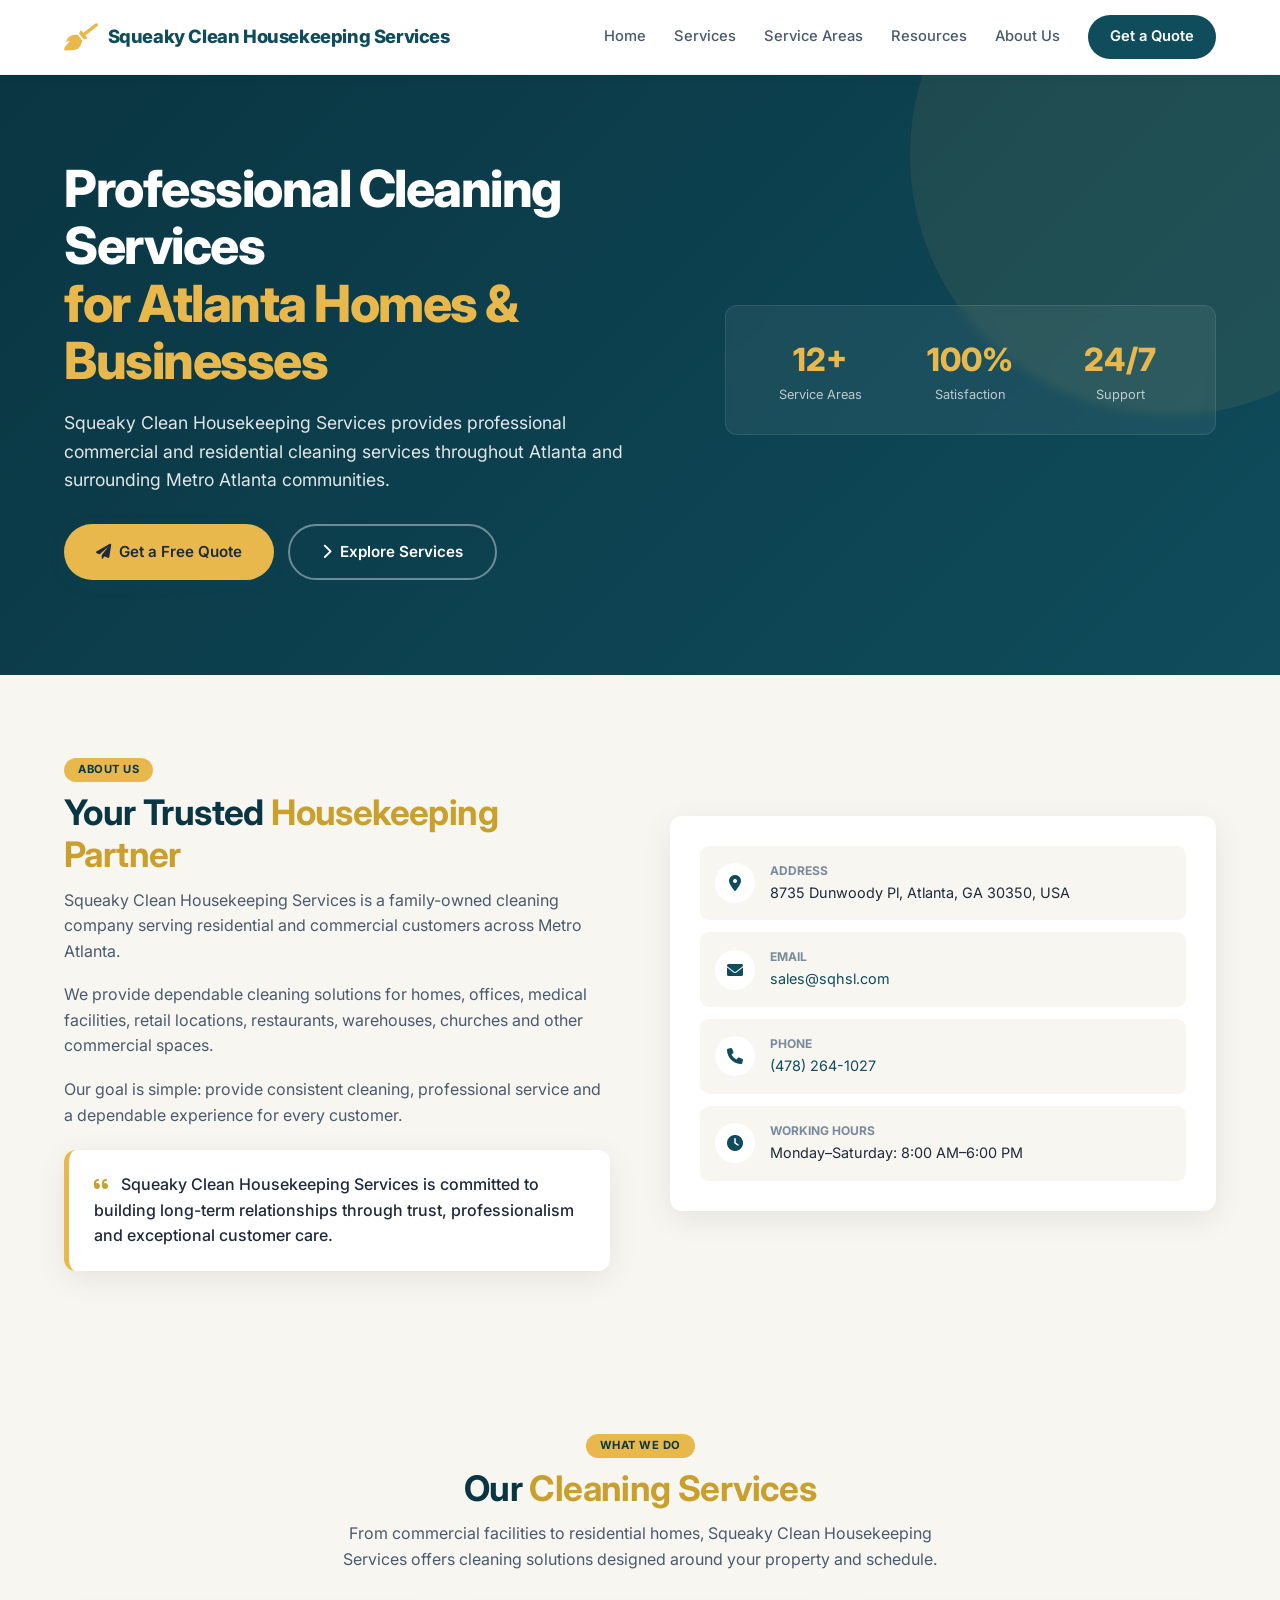
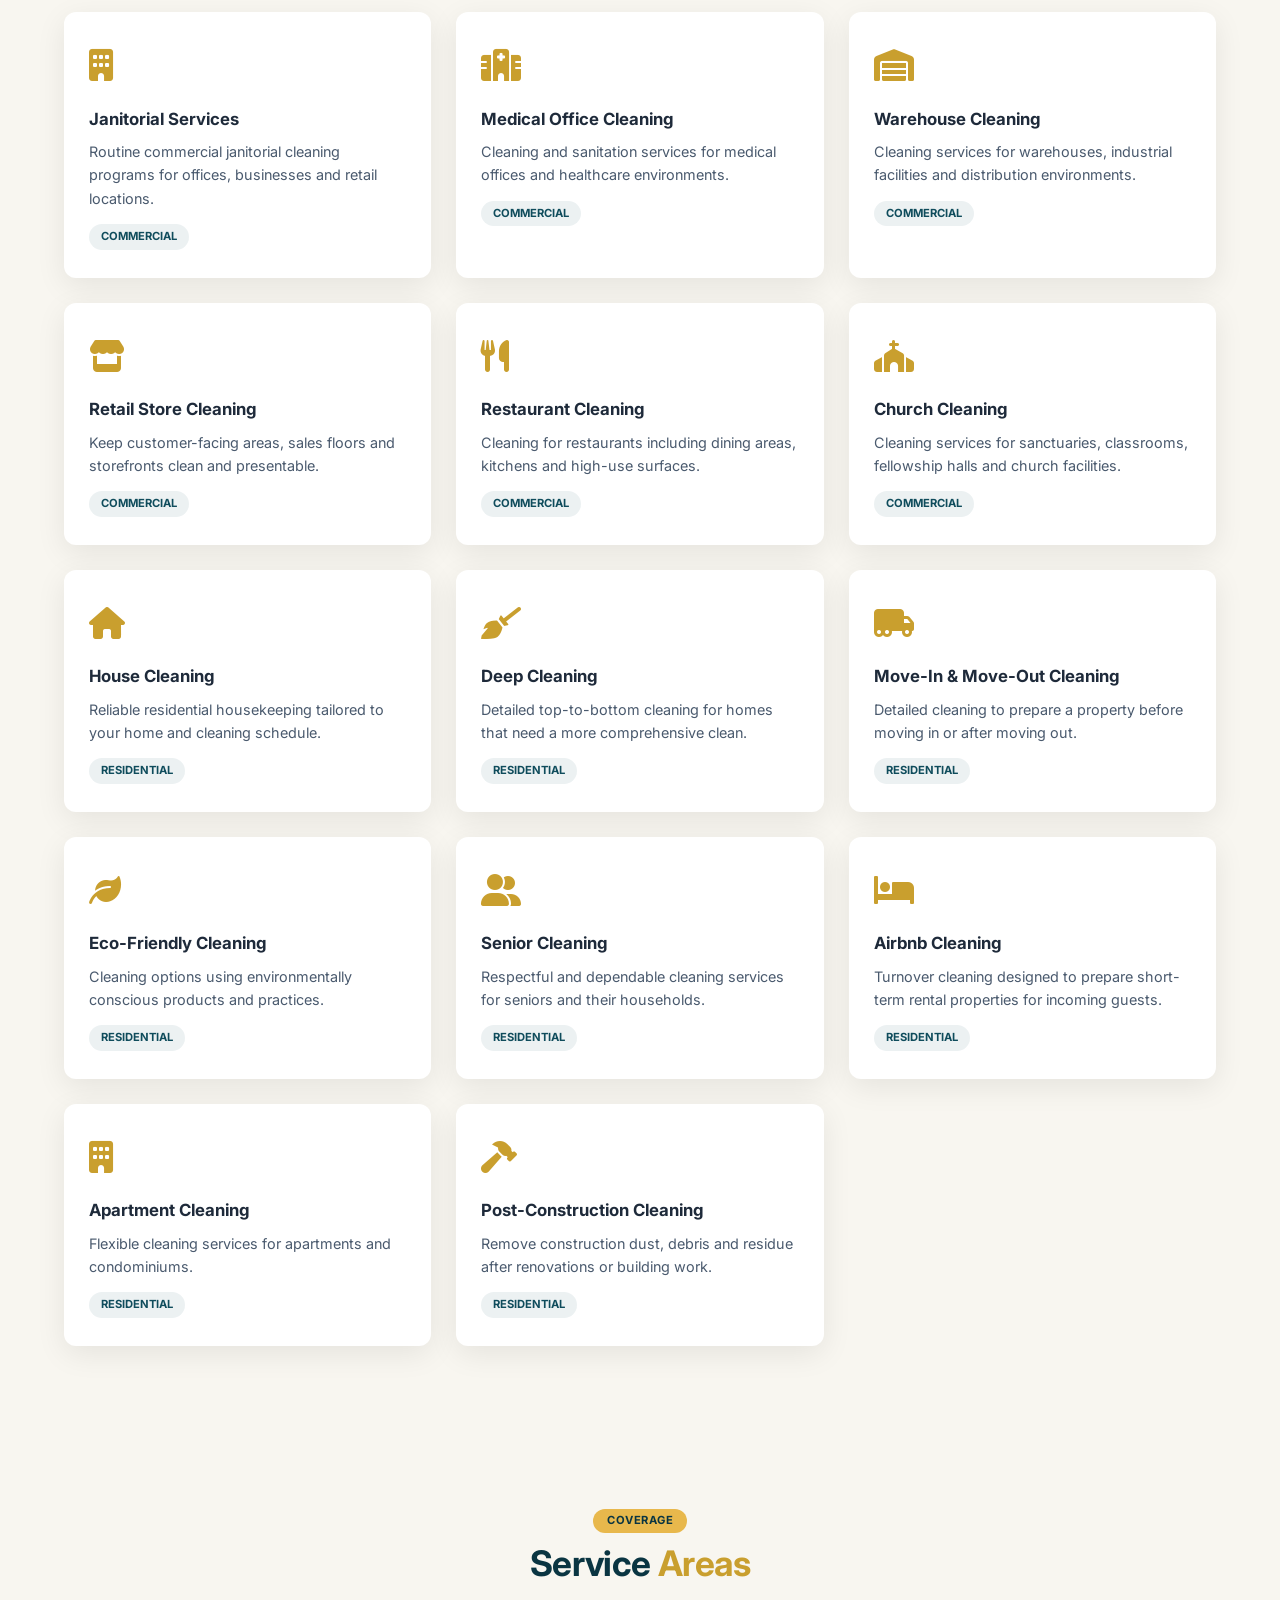
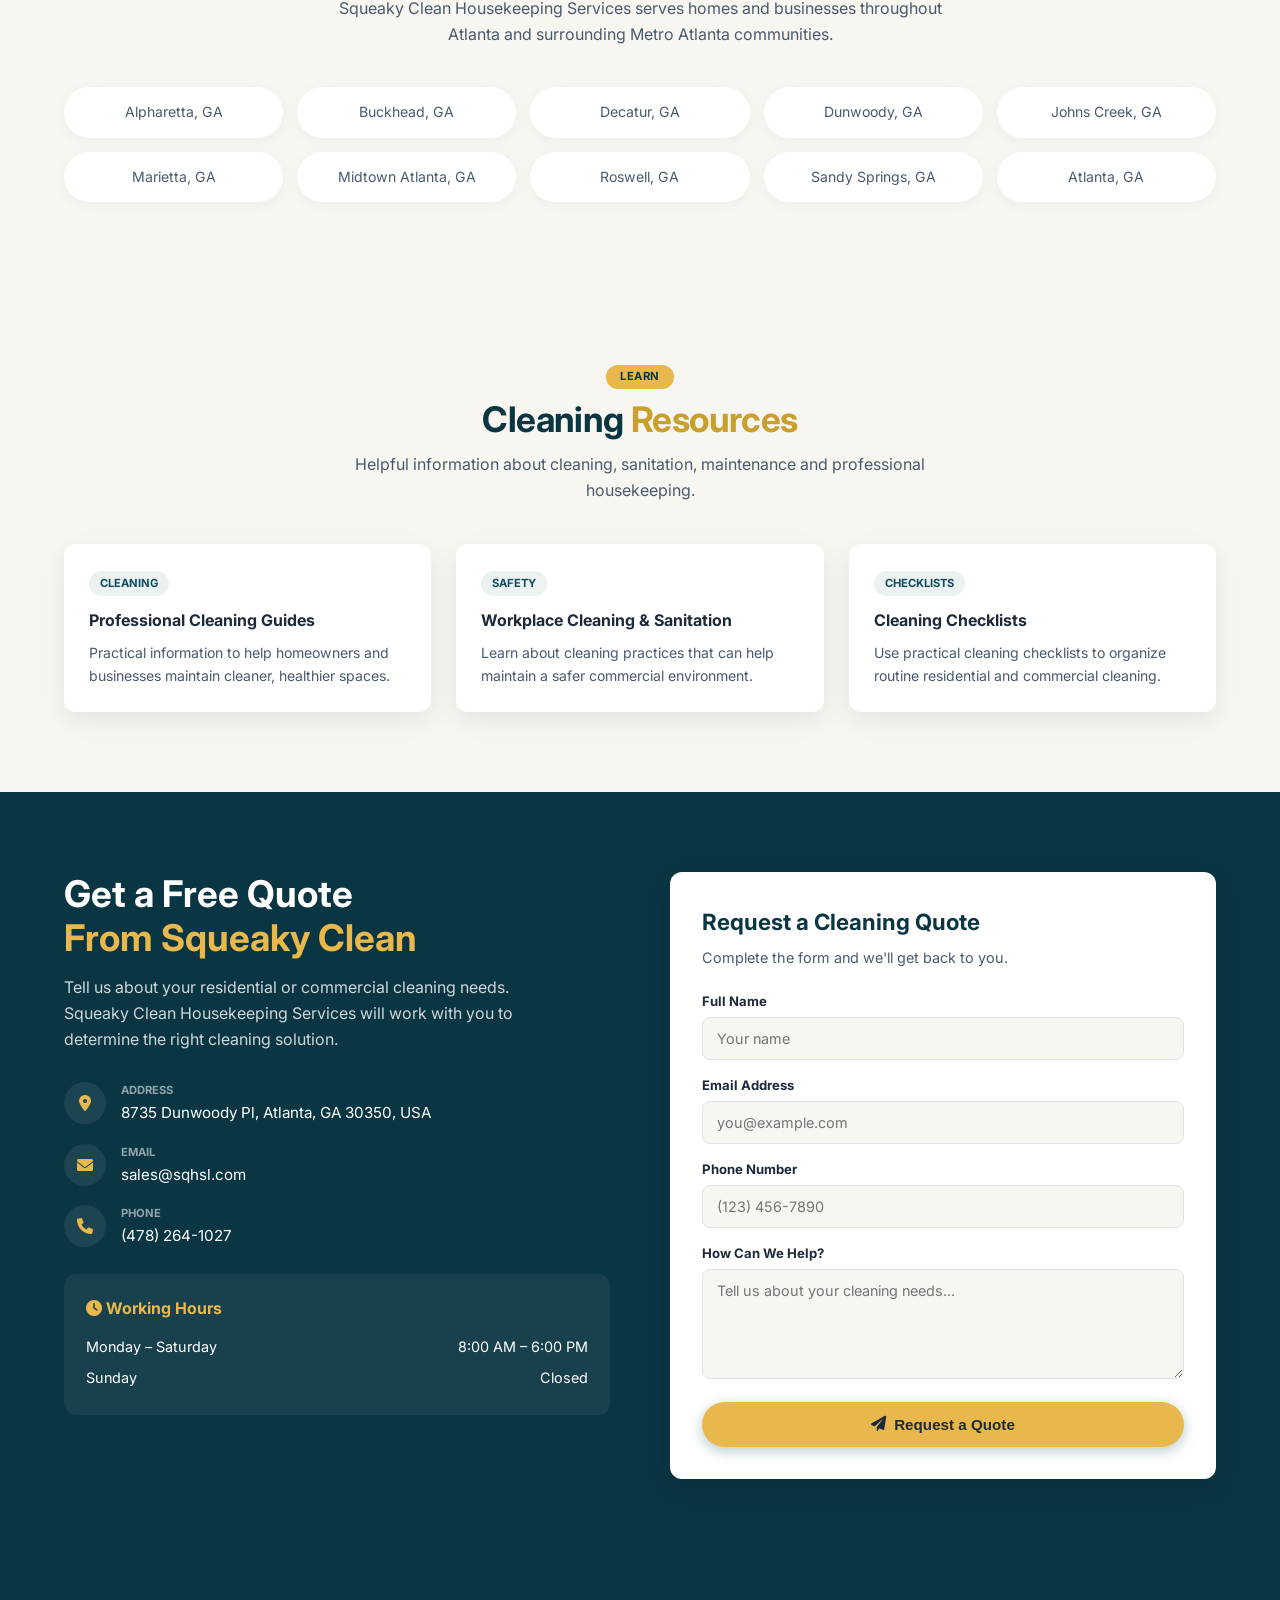
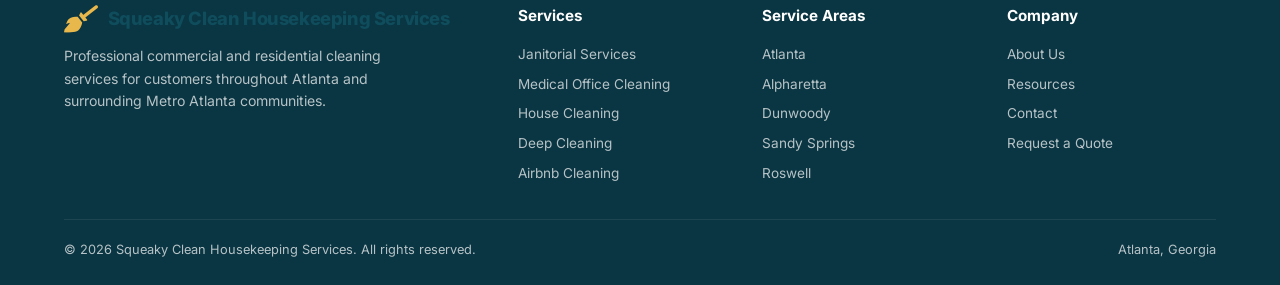
==== commit 980c159c: "Update fmt.Println message from 'Hello' to 'Goodbye'brand name" ====
--- a/index.html
+++ b/index.html
@@ -1,21 +1,88 @@
 <!DOCTYPE html>
 <html lang="en">
 <head>
-    <meta charset="UTF-8" />
-    <meta name="viewport" content="width=device-width, initial-scale=1.0" />
-    <title>Squeaky Clean Housekeeping Services</title>
-    <meta name="description" content="Professional commercial and residential cleaning services in Atlanta, GA." />
+    <meta charset="UTF-8">
+
+    <meta name="viewport" content="width=device-width, initial-scale=1.0">
+
+    <title>Squeaky Clean Housekeeping Services | Atlanta, GA</title>
+
+    <meta
+        name="description"
+        content="Squeaky Clean Housekeeping Services provides professional commercial and residential cleaning services in Atlanta, GA and surrounding Metro Atlanta areas."
+    >
+
+    <meta name="robots" content="index, follow">
+
+    <link rel="canonical" href="https://sqhsl.com/">
+
+    <!-- Open Graph -->
+    <meta property="og:type" content="website">
+    <meta property="og:title" content="Squeaky Clean Housekeeping Services | Atlanta, GA">
+    <meta
+        property="og:description"
+        content="Professional commercial and residential cleaning services in Atlanta, GA and surrounding Metro Atlanta areas."
+    >
+    <meta property="og:url" content="https://sqhsl.com/">
+    <meta property="og:site_name" content="Squeaky Clean Housekeeping Services">
 
     <!-- Google Fonts -->
-    <link rel="preconnect" href="https://fonts.googleapis.com" />
-    <link rel="preconnect" href="https://fonts.gstatic.com" crossorigin />
-    <link href="https://fonts.googleapis.com/css2?family=Inter:opsz,wght@14..32,400;14..32,500;14..32,600;14..32,700;14..32,800&display=swap" rel="stylesheet" />
-
-    <!-- Font Awesome 6 -->
-    <link rel="stylesheet" href="https://cdnjs.cloudflare.com/ajax/libs/font-awesome/6.0.0-beta3/css/all.min.css" />
+    <link rel="preconnect" href="https://fonts.googleapis.com">
+    <link rel="preconnect" href="https://fonts.gstatic.com" crossorigin>
+
+    <link
+        href="https://fonts.googleapis.com/css2?family=Inter:opsz,wght@14..32,400;14..32,500;14..32,600;14..32,700;14..32,800&display=swap"
+        rel="stylesheet"
+    >
+
+    <!-- Font Awesome -->
+    <link
+        rel="stylesheet"
+        href="https://cdnjs.cloudflare.com/ajax/libs/font-awesome/6.0.0-beta3/css/all.min.css"
+    >
+
+    <!-- LocalBusiness Schema -->
+    <script type="application/ld+json">
+    {
+        "@context": "https://schema.org",
+        "@type": "CleaningService",
+        "name": "Squeaky Clean Housekeeping Services",
+        "url": "https://sqhsl.com/",
+        "telephone": "+1-478-264-1027",
+        "email": "sales@sqhsl.com",
+        "address": {
+            "@type": "PostalAddress",
+            "streetAddress": "8735 Dunwoody Pl",
+            "addressLocality": "Atlanta",
+            "addressRegion": "GA",
+            "postalCode": "30350",
+            "addressCountry": "US"
+        },
+        "areaServed": [
+            "Atlanta, GA",
+            "Alpharetta, GA",
+            "Buckhead, GA",
+            "Decatur, GA",
+            "Dunwoody, GA",
+            "Johns Creek, GA",
+            "Marietta, GA",
+            "Midtown Atlanta, GA",
+            "Roswell, GA",
+            "Sandy Springs, GA"
+        ],
+        "openingHours": [
+            "Mo-Sa 08:00-18:00"
+        ],
+        "sameAs": []
+    }
+    </script>
 
     <style>
-        /* ── Reset & Base ── */
+
+        /* =========================
+           RESET
+        ========================= */
+
         *,
         *::before,
         *::after {
@@ -28,18 +95,24 @@
             --primary: #0f4c5c;
             --primary-light: #1a6b7e;
             --primary-dark: #0a3542;
+
             --accent: #e8b84c;
             --accent-light: #f5d88a;
             --accent-dark: #c99f2e;
+
             --bg-light: #f8f6f0;
             --bg-white: #ffffff;
+
             --text-dark: #1e2a3a;
             --text-muted: #4a5a6e;
             --text-light: #7a8a9e;
-            --shadow: 0 8px 30px rgba(0, 0, 0, 0.08);
-            --shadow-hover: 0 16px 48px rgba(0, 0, 0, 0.14);
+
+            --shadow: 0 8px 30px rgba(0,0,0,.08);
+            --shadow-hover: 0 16px 48px rgba(0,0,0,.14);
+
             --radius: 12px;
-            --transition: 0.25s ease;
+            --transition: .25s ease;
+
             --max-width: 1200px;
         }
 
@@ -48,7 +121,7 @@
         }
 
         body {
-            font-family: 'Inter', -apple-system, BlinkMacSystemFont, sans-serif;
+            font-family: 'Inter', sans-serif;
             background: var(--bg-light);
             color: var(--text-dark);
             line-height: 1.6;
@@ -56,96 +129,110 @@
         }
 
         a {
+            color: inherit;
             text-decoration: none;
-            color: inherit;
-        }
+        }
+
         ul {
             list-style: none;
         }
+
         img {
             max-width: 100%;
             display: block;
         }
+
         .container {
+            width: 100%;
             max-width: var(--max-width);
-            margin: 0 auto;
+            margin: auto;
             padding: 0 24px;
         }
 
-        /* ── Buttons ── */
+        /* =========================
+           BUTTONS
+        ========================= */
+
         .btn {
             display: inline-flex;
             align-items: center;
+            justify-content: center;
             gap: 8px;
             padding: 14px 32px;
             font-weight: 600;
-            font-size: 0.95rem;
+            font-size: .95rem;
             border: none;
             border-radius: 50px;
             cursor: pointer;
             transition: var(--transition);
-            text-align: center;
             background: var(--primary);
             color: #fff;
-            box-shadow: 0 4px 14px rgba(15, 76, 92, 0.30);
-        }
+            box-shadow: 0 4px 14px rgba(15,76,92,.3);
+        }
+
         .btn:hover {
             background: var(--primary-dark);
             transform: translateY(-2px);
-            box-shadow: 0 8px 24px rgba(15, 76, 92, 0.40);
-        }
+        }
+
         .btn-accent {
             background: var(--accent);
             color: var(--text-dark);
-            box-shadow: 0 4px 14px rgba(232, 184, 76, 0.35);
-        }
+        }
+
         .btn-accent:hover {
             background: var(--accent-dark);
             color: #fff;
-            box-shadow: 0 8px 24px rgba(232, 184, 76, 0.45);
-        }
+        }
+
         .btn-outline {
             background: transparent;
+            color: #fff;
+            border: 2px solid rgba(255,255,255,.4);
+            box-shadow: none;
+        }
+
+        .btn-outline:hover {
+            background: #fff;
             color: var(--primary);
-            border: 2px solid var(--primary);
-            box-shadow: none;
-        }
-        .btn-outline:hover {
-            background: var(--primary);
-            color: #fff;
-            transform: translateY(-2px);
-        }
-
-        /* ── Header / Nav ── */
+        }
+
+        /* =========================
+           HEADER
+        ========================= */
+
         .site-header {
-            background: var(--bg-white);
-            border-bottom: 1px solid rgba(0, 0, 0, 0.04);
+            background: #fff;
+            border-bottom: 1px solid rgba(0,0,0,.05);
             position: sticky;
             top: 0;
-            z-index: 100;
-            box-shadow: 0 2px 12px rgba(0, 0, 0, 0.03);
-        }
+            z-index: 1000;
+            box-shadow: 0 2px 12px rgba(0,0,0,.04);
+        }
+
         .header-inner {
+            min-height: 74px;
             display: flex;
             align-items: center;
             justify-content: space-between;
-            padding: 14px 0;
-            flex-wrap: wrap;
-            gap: 12px;
-        }
+            gap: 20px;
+        }
+
         .logo {
             display: flex;
             align-items: center;
             gap: 10px;
             font-weight: 800;
-            font-size: 1.3rem;
+            font-size: 1.15rem;
             color: var(--primary);
-            letter-spacing: -0.5px;
-        }
+            letter-spacing: -.4px;
+        }
+
         .logo i {
-            font-size: 1.8rem;
+            font-size: 1.7rem;
             color: var(--accent);
         }
+
         .logo span {
             color: var(--accent-dark);
         }
@@ -154,1300 +241,1871 @@
             display: flex;
             align-items: center;
             gap: 28px;
-            font-weight: 500;
-            font-size: 0.92rem;
-        }
+        }
+
         .nav-desktop a {
             color: var(--text-muted);
+            font-size: .92rem;
+            font-weight: 500;
             transition: var(--transition);
-            position: relative;
-        }
-        .nav-desktop a::after {
-            content: '';
-            position: absolute;
-            bottom: -4px;
-            left: 0;
-            width: 0;
-            height: 2px;
-            background: var(--accent);
-            transition: var(--transition);
-        }
+        }
+
         .nav-desktop a:hover {
             color: var(--primary);
         }
-        .nav-desktop a:hover::after {
-            width: 100%;
-        }
+
         .nav-desktop .btn-nav {
-            padding: 10px 24px;
+            padding: 10px 22px;
             background: var(--primary);
             color: #fff;
             border-radius: 50px;
             font-weight: 600;
-            font-size: 0.85rem;
-            box-shadow: 0 4px 12px rgba(15, 76, 92, 0.25);
-        }
-        .nav-desktop .btn-nav::after {
-            display: none;
-        }
+        }
+
         .nav-desktop .btn-nav:hover {
             background: var(--primary-dark);
-            transform: translateY(-2px);
-        }
-
-        /* Mobile menu toggle */
+        }
+
         .menu-toggle {
             display: none;
-            font-size: 1.6rem;
             background: none;
-            border: none;
+            border: 0;
+            font-size: 1.5rem;
             color: var(--primary);
             cursor: pointer;
-            padding: 4px 8px;
         }
 
         .nav-mobile {
             display: none;
+            width: 100%;
             flex-direction: column;
-            gap: 8px;
-            padding: 16px 0 24px;
-            width: 100%;
-            border-top: 1px solid rgba(0, 0, 0, 0.04);
-        }
+            padding: 15px 0 20px;
+            gap: 5px;
+        }
+
         .nav-mobile.open {
             display: flex;
         }
+
         .nav-mobile a {
-            padding: 10px 12px;
+            padding: 11px 12px;
             border-radius: 8px;
-            font-weight: 500;
             color: var(--text-muted);
-            transition: var(--transition);
-        }
+        }
+
         .nav-mobile a:hover {
             background: var(--bg-light);
-            color: var(--primary);
-        }
-        .nav-mobile .btn-nav-mobile {
+        }
+
+        .nav-mobile .mobile-quote {
             background: var(--primary);
             color: #fff;
             text-align: center;
             border-radius: 50px;
-            padding: 14px;
-            font-weight: 600;
-            margin-top: 4px;
-        }
-        .nav-mobile .btn-nav-mobile:hover {
-            background: var(--primary-dark);
-        }
-
-        /* ── Page sections (hidden by default) ── */
-        .page-section {
-            display: none;
-            padding: 60px 0 80px;
-            animation: fadeIn 0.3s ease;
-        }
-        .page-section.active {
-            display: block;
-        }
-
-        @keyframes fadeIn {
-            from {
-                opacity: 0;
-                transform: translateY(12px);
-            }
-            to {
-                opacity: 1;
-                transform: translateY(0);
-            }
-        }
-
-        /* ── Hero ── */
+            margin-top: 5px;
+        }
+
+        /* =========================
+           HERO
+        ========================= */
+
         .hero {
-            background: linear-gradient(135deg, var(--primary-dark) 0%, var(--primary) 100%);
+            background:
+                linear-gradient(
+                    135deg,
+                    var(--primary-dark),
+                    var(--primary)
+                );
+
             color: #fff;
-            padding: 80px 0 90px;
+            padding: 85px 0 95px;
             position: relative;
             overflow: hidden;
         }
+
         .hero::after {
-            content: '';
+            content: "";
             position: absolute;
-            top: -40%;
-            right: -10%;
-            width: 500px;
-            height: 500px;
-            background: rgba(232, 184, 76, 0.08);
+            width: 520px;
+            height: 520px;
+            right: -150px;
+            top: -180px;
+            background: rgba(232,184,76,.08);
             border-radius: 50%;
-            pointer-events: none;
-        }
-        .hero .container {
-            position: relative;
-            z-index: 1;
-        }
+        }
+
         .hero-grid {
             display: grid;
-            grid-template-columns: 1fr 1fr;
+            grid-template-columns: 1.1fr .9fr;
             gap: 60px;
             align-items: center;
-        }
-        .hero-content h1 {
+            position: relative;
+            z-index: 2;
+        }
+
+        .hero h1 {
             font-size: 3.2rem;
+            line-height: 1.12;
+            letter-spacing: -1.5px;
             font-weight: 800;
-            line-height: 1.15;
-            letter-spacing: -1px;
             margin-bottom: 20px;
         }
-        .hero-content h1 span {
+
+        .hero h1 span {
             color: var(--accent);
         }
-        .hero-content p {
-            font-size: 1.15rem;
-            opacity: 0.85;
-            max-width: 520px;
-            margin-bottom: 32px;
-            line-height: 1.7;
-        }
+
+        .hero p {
+            max-width: 600px;
+            font-size: 1.1rem;
+            opacity: .88;
+            margin-bottom: 30px;
+        }
+
         .hero-buttons {
             display: flex;
+            gap: 14px;
             flex-wrap: wrap;
-            gap: 16px;
-        }
+        }
+
         .hero-stats {
             display: grid;
-            grid-template-columns: repeat(3, 1fr);
-            gap: 20px;
-            background: rgba(255, 255, 255, 0.06);
-            backdrop-filter: blur(4px);
-            padding: 28px 24px;
+            grid-template-columns: repeat(3,1fr);
+            background: rgba(255,255,255,.06);
+            border: 1px solid rgba(255,255,255,.1);
             border-radius: var(--radius);
-            border: 1px solid rgba(255, 255, 255, 0.08);
-        }
-        .hero-stats .stat {
+            padding: 28px 20px;
+            backdrop-filter: blur(5px);
+        }
+
+        .stat {
             text-align: center;
         }
-        .hero-stats .stat-number {
+
+        .stat-number {
+            display: block;
+            color: var(--accent);
             font-size: 2rem;
             font-weight: 800;
-            color: var(--accent);
+        }
+
+        .stat-label {
             display: block;
-        }
-        .hero-stats .stat-label {
-            font-size: 0.85rem;
-            opacity: 0.7;
-            margin-top: 4px;
-        }
-
-        /* ── Section common ── */
+            font-size: .8rem;
+            opacity: .7;
+        }
+
+        /* =========================
+           SECTIONS
+        ========================= */
+
+        .section {
+            padding: 80px 0;
+        }
+
         .section-title {
+            color: var(--primary-dark);
             font-size: 2.2rem;
-            font-weight: 700;
-            letter-spacing: -0.5px;
+            line-height: 1.2;
             margin-bottom: 12px;
-            color: var(--primary-dark);
-        }
+            letter-spacing: -.6px;
+        }
+
         .section-title span {
             color: var(--accent-dark);
         }
+
         .section-subtitle {
-            font-size: 1.05rem;
             color: var(--text-muted);
-            max-width: 600px;
+            max-width: 650px;
             margin-bottom: 40px;
         }
-        .text-center {
+
+        .center {
             text-align: center;
         }
-        .text-center .section-subtitle {
+
+        .center .section-subtitle {
             margin-left: auto;
             margin-right: auto;
         }
 
-        /* ── About ── */
+        .eyebrow {
+            display: inline-block;
+            background: var(--accent);
+            color: var(--primary-dark);
+            padding: 3px 14px;
+            border-radius: 50px;
+            font-size: .7rem;
+            text-transform: uppercase;
+            font-weight: 700;
+            letter-spacing: .5px;
+            margin-bottom: 9px;
+        }
+
+        /* =========================
+           ABOUT
+        ========================= */
+
         .about-grid {
             display: grid;
             grid-template-columns: 1fr 1fr;
             gap: 60px;
             align-items: center;
         }
+
         .about-text p {
             color: var(--text-muted);
-            font-size: 1.05rem;
-            margin-bottom: 20px;
-        }
-        .about-text .highlight-box {
+            font-size: 1rem;
+            margin-bottom: 18px;
+        }
+
+        .highlight-box {
+            background: #fff;
+            border-left: 5px solid var(--accent);
+            padding: 22px 25px;
+            border-radius: var(--radius);
+            box-shadow: var(--shadow);
+            margin-top: 22px;
+        }
+
+        .highlight-box p {
+            margin: 0;
+            color: var(--text-dark);
+            font-weight: 500;
+        }
+
+        .business-card {
+            background: #fff;
+            border-radius: var(--radius);
+            padding: 30px;
+            box-shadow: var(--shadow);
+        }
+
+        .info-row {
+            display: flex;
+            gap: 15px;
+            align-items: center;
+            padding: 15px;
+            margin-bottom: 12px;
+            border-radius: 9px;
             background: var(--bg-light);
-            padding: 24px 28px;
-            border-radius: var(--radius);
-            border-left: 5px solid var(--accent);
-            margin-top: 24px;
-        }
-        .about-text .highlight-box p {
+        }
+
+        .info-row:last-child {
             margin-bottom: 0;
-            font-weight: 500;
-            color: var(--text-dark);
-        }
-        .about-image {
-            background: var(--bg-light);
-            border-radius: var(--radius);
-            padding: 40px 32px;
-            display: flex;
-            flex-direction: column;
-            gap: 20px;
-            box-shadow: var(--shadow);
-        }
-        .about-image .info-row {
-            display: flex;
-            align-items: center;
-            gap: 16px;
-            padding: 14px 18px;
-            background: var(--bg-white);
-            border-radius: 8px;
-            box-shadow: 0 2px 8px rgba(0, 0, 0, 0.03);
-        }
-        .about-image .info-row i {
-            font-size: 1.3rem;
+        }
+
+        .info-row i {
             width: 40px;
             height: 40px;
+            border-radius: 50%;
+            background: #fff;
             display: flex;
             align-items: center;
             justify-content: center;
-            background: var(--bg-light);
-            border-radius: 50%;
             color: var(--primary);
             flex-shrink: 0;
         }
-        .about-image .info-row .label {
-            font-weight: 600;
-            font-size: 0.9rem;
-        }
-        .about-image .info-row .value {
-            font-size: 0.95rem;
-            color: var(--text-muted);
-        }
-
-        /* ── Services Grid ── */
+
+        .info-label {
+            display: block;
+            font-size: .75rem;
+            font-weight: 700;
+            text-transform: uppercase;
+            color: var(--text-light);
+        }
+
+        .info-value {
+            color: var(--text-dark);
+            font-size: .9rem;
+        }
+
+        .info-value a {
+            color: var(--primary);
+        }
+
+        /* =========================
+           SERVICES
+        ========================= */
+
         .services-grid {
             display: grid;
-            grid-template-columns: repeat(auto-fill, minmax(260px, 1fr));
-            gap: 28px;
-            margin-top: 12px;
-        }
+            grid-template-columns: repeat(3,1fr);
+            gap: 25px;
+        }
+
         .service-card {
-            background: var(--bg-white);
-            padding: 28px 24px;
+            background: #fff;
+            padding: 28px 25px;
             border-radius: var(--radius);
             box-shadow: var(--shadow);
             transition: var(--transition);
-            border: 1px solid rgba(0, 0, 0, 0.02);
-        }
+        }
+
         .service-card:hover {
-            transform: translateY(-6px);
+            transform: translateY(-5px);
             box-shadow: var(--shadow-hover);
         }
-        .service-card .icon {
+
+        .service-icon {
+            color: var(--accent-dark);
             font-size: 2rem;
-            color: var(--accent-dark);
             margin-bottom: 14px;
-            display: inline-block;
-        }
+        }
+
         .service-card h3 {
-            font-size: 1.1rem;
-            font-weight: 700;
+            font-size: 1.05rem;
             margin-bottom: 8px;
         }
+
         .service-card p {
             color: var(--text-muted);
-            font-size: 0.92rem;
-            line-height: 1.6;
-        }
-        .service-card .tag {
+            font-size: .9rem;
+        }
+
+        .tag {
             display: inline-block;
-            margin-top: 12px;
-            font-size: 0.75rem;
-            font-weight: 600;
+            margin-top: 14px;
+            padding: 4px 12px;
+            background: rgba(15,76,92,.08);
+            color: var(--primary);
+            border-radius: 50px;
+            font-size: .7rem;
+            font-weight: 700;
             text-transform: uppercase;
-            letter-spacing: 0.5px;
-            color: var(--primary);
-            background: rgba(15, 76, 92, 0.08);
-            padding: 4px 14px;
-            border-radius: 50px;
-        }
-
-        /* ── Areas ── */
+        }
+
+        /* =========================
+           AREAS
+        ========================= */
+
         .areas-grid {
             display: grid;
-            grid-template-columns: repeat(auto-fill, minmax(180px, 1fr));
-            gap: 16px;
-            margin-top: 8px;
-        }
+            grid-template-columns: repeat(5,1fr);
+            gap: 14px;
+        }
+
         .area-tag {
-            background: var(--bg-light);
-            padding: 14px 18px;
+            padding: 14px;
+            background: #fff;
             border-radius: 50px;
-            font-weight: 500;
-            font-size: 0.92rem;
             text-align: center;
+            color: var(--text-muted);
+            font-size: .88rem;
+            box-shadow: 0 3px 15px rgba(0,0,0,.04);
             transition: var(--transition);
-            border: 1px solid transparent;
-            color: var(--text-muted);
-        }
+        }
+
         .area-tag:hover {
             background: var(--primary);
             color: #fff;
-            transform: translateY(-3px);
-            box-shadow: 0 8px 20px rgba(15, 76, 92, 0.25);
-        }
-        .area-tag i {
-            margin-right: 8px;
-            font-size: 0.85rem;
-        }
-
-        /* ── Resources ── */
+            transform: translateY(-2px);
+        }
+
+        /* =========================
+           RESOURCES
+        ========================= */
+
         .resources-grid {
             display: grid;
-            grid-template-columns: repeat(auto-fill, minmax(260px, 1fr));
-            gap: 28px;
-            margin-top: 12px;
-        }
+            grid-template-columns: repeat(3,1fr);
+            gap: 25px;
+        }
+
         .resource-card {
-            background: var(--bg-white);
-            padding: 24px 24px 28px;
+            background: #fff;
+            padding: 25px;
             border-radius: var(--radius);
             box-shadow: var(--shadow);
-            transition: var(--transition);
-            border-bottom: 4px solid transparent;
-        }
-        .resource-card:hover {
-            border-bottom-color: var(--accent);
-            transform: translateY(-4px);
-            box-shadow: var(--shadow-hover);
-        }
-        .resource-card .badge {
-            font-size: 0.7rem;
-            font-weight: 600;
+        }
+
+        .badge {
+            display: inline-block;
+            background: rgba(15,76,92,.08);
+            color: var(--primary);
+            padding: 4px 11px;
+            border-radius: 50px;
+            font-size: .7rem;
+            font-weight: 700;
             text-transform: uppercase;
-            letter-spacing: 0.5px;
-            color: var(--primary);
-            background: rgba(15, 76, 92, 0.08);
-            padding: 3px 12px;
-            border-radius: 50px;
-            display: inline-block;
-            margin-bottom: 10px;
-        }
-        .resource-card h4 {
+            margin-bottom: 12px;
+        }
+
+        .resource-card h3 {
             font-size: 1rem;
-            font-weight: 700;
-            margin-bottom: 6px;
-            line-height: 1.3;
-        }
+            margin-bottom: 8px;
+        }
+
         .resource-card p {
             color: var(--text-muted);
-            font-size: 0.88rem;
-            line-height: 1.6;
-        }
-        .resource-card .meta {
-            margin-top: 14px;
-            font-size: 0.75rem;
-            color: var(--text-light);
-            display: flex;
-            align-items: center;
-            gap: 8px;
-        }
-
-        /* ── Contact ── */
+            font-size: .88rem;
+        }
+
+        /* =========================
+           CONTACT
+        ========================= */
+
         .contact-section {
             background: var(--primary-dark);
             color: #fff;
-            padding: 72px 0 80px;
-        }
+            padding: 80px 0;
+        }
+
         .contact-grid {
             display: grid;
             grid-template-columns: 1fr 1fr;
             gap: 60px;
-            align-items: start;
-        }
+        }
+
         .contact-info h2 {
-            font-size: 2.2rem;
-            font-weight: 700;
-            margin-bottom: 12px;
-            letter-spacing: -0.5px;
-        }
+            font-size: 2.3rem;
+            line-height: 1.2;
+            margin-bottom: 15px;
+        }
+
         .contact-info h2 span {
             color: var(--accent);
         }
-        .contact-info>p {
-            opacity: 0.8;
-            font-size: 1.05rem;
-            margin-bottom: 32px;
-            max-width: 460px;
-        }
+
+        .contact-info > p {
+            opacity: .8;
+            margin-bottom: 30px;
+            max-width: 500px;
+        }
+
         .contact-detail {
             display: flex;
             align-items: flex-start;
-            gap: 16px;
+            gap: 15px;
             margin-bottom: 18px;
         }
+
         .contact-detail i {
-            font-size: 1.2rem;
-            width: 44px;
-            height: 44px;
-            background: rgba(255, 255, 255, 0.08);
-            border-radius: 50%;
+            width: 42px;
+            height: 42px;
+            background: rgba(255,255,255,.08);
+            color: var(--accent);
             display: flex;
             align-items: center;
             justify-content: center;
+            border-radius: 50%;
             flex-shrink: 0;
+        }
+
+        .contact-label {
+            display: block;
+            font-size: .7rem;
+            text-transform: uppercase;
+            opacity: .55;
+            font-weight: 700;
+        }
+
+        .contact-value {
+            font-size: .95rem;
+        }
+
+        .contact-value a:hover {
             color: var(--accent);
         }
-        .contact-detail .label {
-            font-weight: 600;
-            font-size: 0.85rem;
-            opacity: 0.6;
-            text-transform: uppercase;
-            letter-spacing: 0.5px;
-        }
-        .contact-detail .value {
-            font-size: 1.05rem;
-        }
-        .contact-detail .value a {
-            color: #fff;
-            transition: var(--transition);
-        }
-        .contact-detail .value a:hover {
+
+        .hours {
+            margin-top: 25px;
+            background: rgba(255,255,255,.06);
+            border-radius: var(--radius);
+            padding: 22px;
+        }
+
+        .hours h4 {
             color: var(--accent);
-        }
-
-        .contact-hours {
-            background: rgba(255, 255, 255, 0.06);
-            padding: 24px 28px;
-            border-radius: var(--radius);
-            margin-top: 20px;
-            border: 1px solid rgba(255, 255, 255, 0.06);
-        }
-        .contact-hours h4 {
-            font-weight: 600;
             margin-bottom: 10px;
-            color: var(--accent);
-        }
-        .contact-hours .hour-row {
+        }
+
+        .hours-row {
             display: flex;
             justify-content: space-between;
+            font-size: .9rem;
             padding: 4px 0;
-            font-size: 0.95rem;
-            opacity: 0.85;
-        }
-        .contact-hours .hour-row .closed {
-            color: var(--accent);
-            font-weight: 600;
-            opacity: 1;
         }
 
         .contact-form {
-            background: var(--bg-white);
-            padding: 36px 32px;
+            background: #fff;
+            color: var(--text-dark);
+            padding: 32px;
             border-radius: var(--radius);
-            color: var(--text-dark);
             box-shadow: var(--shadow);
         }
+
         .contact-form h3 {
+            color: var(--primary-dark);
+            margin-bottom: 6px;
             font-size: 1.4rem;
+        }
+
+        .contact-form > p {
+            color: var(--text-muted);
+            font-size: .9rem;
+            margin-bottom: 22px;
+        }
+
+        .contact-form label {
+            display: block;
+            font-size: .82rem;
             font-weight: 700;
-            margin-bottom: 6px;
-            color: var(--primary-dark);
-        }
-        .contact-form p {
-            color: var(--text-muted);
-            margin-bottom: 24px;
-            font-size: 0.95rem;
-        }
-        .contact-form label {
-            font-weight: 600;
-            font-size: 0.85rem;
-            display: block;
-            margin-bottom: 4px;
-            color: var(--text-dark);
-        }
+            margin-bottom: 5px;
+        }
+
         .contact-form input,
         .contact-form textarea {
             width: 100%;
-            padding: 12px 16px;
-            border: 1px solid #e0e4e8;
+            padding: 12px 14px;
+            margin-bottom: 15px;
+            border: 1px solid #dfe3e7;
             border-radius: 8px;
             font-family: inherit;
-            font-size: 0.95rem;
-            transition: var(--transition);
+            font-size: .9rem;
             background: var(--bg-light);
-            margin-bottom: 16px;
-        }
+        }
+
+        .contact-form textarea {
+            min-height: 110px;
+            resize: vertical;
+        }
+
         .contact-form input:focus,
         .contact-form textarea:focus {
             outline: none;
             border-color: var(--primary);
-            box-shadow: 0 0 0 4px rgba(15, 76, 92, 0.08);
-            background: var(--bg-white);
-        }
-        .contact-form textarea {
-            min-height: 110px;
-            resize: vertical;
-        }
+        }
+
         .contact-form .btn {
             width: 100%;
-            justify-content: center;
-        }
-
-        /* ── Footer ── */
-        .site-footer {
+        }
+
+        /* =========================
+           FOOTER
+        ========================= */
+
+        footer {
             background: var(--primary-dark);
-            color: rgba(255, 255, 255, 0.7);
-            padding: 40px 0 28px;
-            border-top: 1px solid rgba(255, 255, 255, 0.04);
-        }
+            color: rgba(255,255,255,.7);
+            padding: 45px 0 25px;
+        }
+
         .footer-grid {
             display: grid;
             grid-template-columns: 2fr 1fr 1fr 1fr;
-            gap: 40px;
-            margin-bottom: 32px;
-        }
-        .footer-brand .logo {
+            gap: 35px;
+            padding-bottom: 30px;
+        }
+
+        .footer-brand p {
+            max-width: 340px;
+            font-size: .88rem;
+            margin-top: 12px;
+        }
+
+        .footer-col h4 {
             color: #fff;
             margin-bottom: 12px;
-        }
-        .footer-brand .logo i {
-            color: var(--accent);
-        }
-        .footer-brand p {
-            font-size: 0.92rem;
-            max-width: 320px;
-            line-height: 1.7;
-        }
-        .footer-col h5 {
-            color: #fff;
-            font-weight: 700;
-            font-size: 1rem;
-            margin-bottom: 16px;
-        }
+            font-size: .95rem;
+        }
+
         .footer-col a {
             display: block;
+            font-size: .85rem;
             padding: 4px 0;
-            font-size: 0.9rem;
             transition: var(--transition);
-            cursor: pointer;
-        }
+        }
+
         .footer-col a:hover {
             color: var(--accent);
-            transform: translateX(4px);
-        }
+            transform: translateX(3px);
+        }
+
         .footer-bottom {
-            border-top: 1px solid rgba(255, 255, 255, 0.06);
+            border-top: 1px solid rgba(255,255,255,.08);
             padding-top: 20px;
             display: flex;
             justify-content: space-between;
-            align-items: center;
+            gap: 15px;
             flex-wrap: wrap;
-            gap: 12px;
-            font-size: 0.85rem;
-        }
-        .footer-socials {
-            display: flex;
-            gap: 14px;
-        }
-        .footer-socials a {
-            display: inline-flex;
-            align-items: center;
-            justify-content: center;
-            width: 38px;
-            height: 38px;
-            background: rgba(255, 255, 255, 0.06);
-            border-radius: 50%;
-            transition: var(--transition);
-            color: rgba(255, 255, 255, 0.7);
-        }
-        .footer-socials a:hover {
-            background: var(--accent);
-            color: var(--primary-dark);
-            transform: translateY(-3px);
-        }
-
-        /* ── Responsive ── */
-        @media (max-width: 1024px) {
-            .hero-grid {
-                grid-template-columns: 1fr;
-                gap: 40px;
-            }
-            .hero-content h1 {
-                font-size: 2.6rem;
-            }
-            .about-grid {
-                grid-template-columns: 1fr;
-                gap: 40px;
-            }
+            font-size: .8rem;
+        }
+
+        /* =========================
+           RESPONSIVE
+        ========================= */
+
+        @media (max-width: 1000px) {
+
+            .hero-grid,
+            .about-grid,
             .contact-grid {
                 grid-template-columns: 1fr;
-                gap: 40px;
-            }
+            }
+
+            .services-grid,
+            .resources-grid {
+                grid-template-columns: repeat(2,1fr);
+            }
+
+            .areas-grid {
+                grid-template-columns: repeat(3,1fr);
+            }
+
             .footer-grid {
-                grid-template-columns: 1fr 1fr;
-                gap: 30px;
-            }
-        }
-
-        @media (max-width: 768px) {
+                grid-template-columns: repeat(2,1fr);
+            }
+        }
+
+        @media (max-width: 700px) {
+
             .nav-desktop {
                 display: none;
             }
+
             .menu-toggle {
                 display: block;
             }
+
             .header-inner {
                 flex-wrap: wrap;
             }
 
             .hero {
-                padding: 56px 0 64px;
-            }
-            .hero-content h1 {
-                font-size: 2rem;
-            }
+                padding: 60px 0;
+            }
+
+            .hero h1 {
+                font-size: 2.25rem;
+            }
+
             .hero-stats {
-                grid-template-columns: 1fr 1fr 1fr;
-                padding: 20px 16px;
-                gap: 12px;
-            }
-            .hero-stats .stat-number {
-                font-size: 1.5rem;
-            }
-
-            .section-title {
-                font-size: 1.7rem;
-            }
-            .page-section {
-                padding: 40px 0 60px;
-            }
-
-            .services-grid {
-                grid-template-columns: 1fr 1fr;
-            }
-            .areas-grid {
-                grid-template-columns: 1fr 1fr 1fr;
-            }
+                grid-template-columns: repeat(3,1fr);
+            }
+
+            .services-grid,
             .resources-grid {
                 grid-template-columns: 1fr;
             }
 
-            .contact-form {
-                padding: 28px 20px;
-            }
+            .areas-grid {
+                grid-template-columns: repeat(2,1fr);
+            }
+
+            .section {
+                padding: 60px 0;
+            }
+
+            .section-title {
+                font-size: 1.8rem;
+            }
+
             .footer-grid {
                 grid-template-columns: 1fr;
-                gap: 24px;
-            }
-            .footer-bottom {
+            }
+        }
+
+        @media (max-width: 480px) {
+
+            .container {
+                padding: 0 18px;
+            }
+
+            .logo {
+                font-size: .95rem;
+            }
+
+            .hero h1 {
+                font-size: 1.9rem;
+            }
+
+            .hero-buttons {
                 flex-direction: column;
-                text-align: center;
-            }
-        }
-
-        @media (max-width: 480px) {
-            .services-grid {
-                grid-template-columns: 1fr;
-            }
+            }
+
+            .btn {
+                width: 100%;
+            }
+
+            .hero-stats {
+                grid-template-columns: 1fr 1fr;
+            }
+
             .areas-grid {
                 grid-template-columns: 1fr 1fr;
             }
-            .hero-stats {
-                grid-template-columns: 1fr 1fr;
-            }
-            .hero-content h1 {
-                font-size: 1.7rem;
-            }
-            .btn {
-                padding: 12px 24px;
-                font-size: 0.85rem;
-                width: 100%;
-                justify-content: center;
-            }
-            .hero-buttons {
-                flex-direction: column;
-            }
-            .contact-detail {
-                flex-direction: column;
-                gap: 6px;
-            }
-        }
+
+            .contact-form {
+                padding: 25px 20px;
+            }
+        }
+
     </style>
 </head>
+
 <body>
 
-    <!-- ═══ HEADER ═══ -->
-    <header class="site-header">
-        <div class="container header-inner">
-            <a href="#home" class="logo" data-page="home">
-                <i class="fas fa-broom"></i>
-                Squeaky<span>Clean</span>
-            </a>
-
-            <nav class="nav-desktop">
-                <a href="#home" data-page="home">Home</a>
-                <a href="#services" data-page="services">Services</a>
-                <a href="#areas" data-page="areas">Areas</a>
-                <a href="#resources" data-page="resources">Resources</a>
-                <a href="#about" data-page="about">About</a>
-                <a href="#contact" data-page="contact" class="btn-nav">Get a Quote</a>
-            </nav>
-
-            <button class="menu-toggle" id="menuToggle" aria-label="Toggle menu">
-                <i class="fas fa-bars"></i>
-            </button>
-
-            <!-- mobile nav -->
-            <div class="nav-mobile" id="mobileNav">
-                <a href="#home" data-page="home">Home</a>
-                <a href="#services" data-page="services">Services</a>
-                <a href="#areas" data-page="areas">Service Areas</a>
-                <a href="#resources" data-page="resources">Resources</a>
-                <a href="#about" data-page="about">About Us</a>
-                <a href="#contact" data-page="contact" class="btn-nav-mobile">Get a Quote</a>
-            </div>
+<!-- =========================
+     HEADER
+========================= -->
+
+<header class="site-header">
+
+    <div class="container header-inner">
+
+        <a href="/" class="logo" aria-label="Squeaky Clean Housekeeping Services Home">
+
+            <i class="fas fa-broom"></i>
+
+            Squeaky Clean Housekeeping Services
+
+        </a>
+
+        <nav class="nav-desktop" aria-label="Main navigation">
+
+            <a href="/">Home</a>
+
+            <a href="/services/">Services</a>
+
+            <a href="/service-areas/">Service Areas</a>
+
+            <a href="/resources/">Resources</a>
+
+            <a href="/about/">About Us</a>
+
+            <a href="/contact/" class="btn-nav">Get a Quote</a>
+
+        </nav>
+
+        <button
+            class="menu-toggle"
+            id="menuToggle"
+            aria-label="Open navigation menu"
+            aria-expanded="false"
+        >
+            <i class="fas fa-bars"></i>
+        </button>
+
+        <nav class="nav-mobile" id="mobileNav" aria-label="Mobile navigation">
+
+            <a href="/">Home</a>
+
+            <a href="/services/">Services</a>
+
+            <a href="/service-areas/">Service Areas</a>
+
+            <a href="/resources/">Resources</a>
+
+            <a href="/about/">About Us</a>
+
+            <a href="/contact/" class="mobile-quote">Get a Quote</a>
+
+        </nav>
+
+    </div>
+
+</header>
+
+
+<!-- =========================
+     HERO
+========================= -->
+
+<main>
+
+<section class="hero">
+
+    <div class="container hero-grid">
+
+        <div>
+
+            <h1>
+                Professional Cleaning Services
+                <br>
+                <span>for Atlanta Homes & Businesses</span>
+            </h1>
+
+            <p>
+                Squeaky Clean Housekeeping Services provides professional
+                commercial and residential cleaning services throughout
+                Atlanta and surrounding Metro Atlanta communities.
+            </p>
+
+            <div class="hero-buttons">
+
+                <a href="/contact/" class="btn btn-accent">
+                    <i class="fas fa-paper-plane"></i>
+                    Get a Free Quote
+                </a>
+
+                <a href="/services/" class="btn btn-outline">
+                    <i class="fas fa-chevron-right"></i>
+                    Explore Services
+                </a>
+
+            </div>
+
         </div>
-    </header>
-
-    <!-- ═══ PAGE: HOME ═══ -->
-    <section class="page-section active" id="page-home">
-        <div class="hero">
-            <div class="container hero-grid">
-                <div class="hero-content">
-                    <h1>Sparkling Clean, <br /><span>Every Time.</span></h1>
-                    <p>
-                        Professional commercial &amp; residential cleaning services
-                        built on trust, professionalism, and exceptional customer care.
-                        Serving Atlanta and surrounding areas.
-                    </p>
-                    <div class="hero-buttons">
-                        <a href="#contact" class="btn btn-accent" data-page="contact">
-                            <i class="fas fa-paper-plane"></i> Get Connected
+
+
+        <div class="hero-stats">
+
+            <div class="stat">
+
+                <span class="stat-number">12+</span>
+
+                <span class="stat-label">
+                    Service Areas
+                </span>
+
+            </div>
+
+            <div class="stat">
+
+                <span class="stat-number">100%</span>
+
+                <span class="stat-label">
+                    Satisfaction
+                </span>
+
+            </div>
+
+            <div class="stat">
+
+                <span class="stat-number">24/7</span>
+
+                <span class="stat-label">
+                    Support
+                </span>
+
+            </div>
+
+        </div>
+
+    </div>
+
+</section>
+
+
+<!-- =========================
+     ABOUT
+========================= -->
+
+<section class="section">
+
+    <div class="container about-grid">
+
+        <div class="about-text">
+
+            <span class="eyebrow">
+                About Us
+            </span>
+
+            <h2 class="section-title">
+                Your Trusted
+                <span>Housekeeping Partner</span>
+            </h2>
+
+            <p>
+                Squeaky Clean Housekeeping Services is a family-owned
+                cleaning company serving residential and commercial
+                customers across Metro Atlanta.
+            </p>
+
+            <p>
+                We provide dependable cleaning solutions for homes,
+                offices, medical facilities, retail locations,
+                restaurants, warehouses, churches and other commercial
+                spaces.
+            </p>
+
+            <p>
+                Our goal is simple: provide consistent cleaning,
+                professional service and a dependable experience for
+                every customer.
+            </p>
+
+            <div class="highlight-box">
+
+                <p>
+                    <i
+                        class="fas fa-quote-left"
+                        style="color:var(--accent-dark);margin-right:8px;"
+                    ></i>
+
+                    Squeaky Clean Housekeeping Services is committed to
+                    building long-term relationships through trust,
+                    professionalism and exceptional customer care.
+                </p>
+
+            </div>
+
+        </div>
+
+
+        <div class="business-card">
+
+            <div class="info-row">
+
+                <i class="fas fa-map-marker-alt"></i>
+
+                <div>
+
+                    <span class="info-label">
+                        Address
+                    </span>
+
+                    <span class="info-value">
+                        8735 Dunwoody Pl, Atlanta, GA 30350, USA
+                    </span>
+
+                </div>
+
+            </div>
+
+
+            <div class="info-row">
+
+                <i class="fas fa-envelope"></i>
+
+                <div>
+
+                    <span class="info-label">
+                        Email
+                    </span>
+
+                    <span class="info-value">
+                        <a href="mailto:sales@sqhsl.com">
+                            sales@sqhsl.com
                         </a>
-                        <a href="#services" class="btn btn-outline" style="border-color:rgba(255,255,255,0.3);color:#fff;" data-page="services">
-                            <i class="fas fa-chevron-right"></i> Explore Services
+                    </span>
+
+                </div>
+
+            </div>
+
+
+            <div class="info-row">
+
+                <i class="fas fa-phone"></i>
+
+                <div>
+
+                    <span class="info-label">
+                        Phone
+                    </span>
+
+                    <span class="info-value">
+                        <a href="tel:+14782641027">
+                            (478) 264-1027
                         </a>
-                    </div>
-                </div>
-                <div class="hero-stats">
-                    <div class="stat">
-                        <span class="stat-number">12+</span>
-                        <span class="stat-label">Service Areas</span>
-                    </div>
-                    <div class="stat">
-                        <span class="stat-number">100%</span>
-                        <span class="stat-label">Satisfaction</span>
-                    </div>
-                    <div class="stat">
-                        <span class="stat-number">24/7</span>
-                        <span class="stat-label">Support</span>
-                    </div>
-                </div>
-            </div>
+                    </span>
+
+                </div>
+
+            </div>
+
+
+            <div class="info-row">
+
+                <i class="fas fa-clock"></i>
+
+                <div>
+
+                    <span class="info-label">
+                        Working Hours
+                    </span>
+
+                    <span class="info-value">
+                        Monday–Saturday: 8:00 AM–6:00 PM
+                    </span>
+
+                </div>
+
+            </div>
+
         </div>
 
-        <!-- About (partial) -->
-        <div class="container" style="margin-top: 40px;">
-            <div class="about-grid">
-                <div class="about-text">
-                    <div style="display:flex;align-items:center;gap:8px;margin-bottom:8px;">
-                        <span style="background:var(--accent);padding:2px 12px;border-radius:50px;font-size:0.7rem;font-weight:600;text-transform:uppercase;letter-spacing:0.5px;color:var(--primary-dark);">About Us</span>
-                    </div>
-                    <h2 class="section-title">Your Trusted <span>Housekeeping</span> Partner</h2>
-                    <p>
-                        Squeaky Clean Housekeeping Services is a family-owned business
-                        dedicated to delivering pristine cleanliness for commercial spaces,
-                        offices, medical facilities, and homes across Metro Atlanta.
-                    </p>
-                    <p>
-                        We believe that a clean environment is a foundation for health,
-                        productivity, and peace of mind. Our team is trained, insured,
-                        and passionate about exceeding expectations.
-                    </p>
-                    <div class="highlight-box">
-                        <p>
-                            <i class="fas fa-quote-left" style="color:var(--accent-dark);margin-right:8px;"></i>
-                            We are committed to building long-term relationships through
-                            trust, professionalism, and exceptional customer service.
-                        </p>
-                    </div>
-                </div>
-                <div class="about-image">
-                    <div class="info-row">
-                        <i class="fas fa-map-pin"></i>
-                        <div>
-                            <div class="label">Address</div>
-                            <div class="value">8735 Dunwoody Pl, Atlanta, GA 30350, USA</div>
-                        </div>
-                    </div>
-                    <div class="info-row">
-                        <i class="fas fa-envelope"></i>
-                        <div>
-                            <div class="label">Email</div>
-                            <div class="value"><a href="mailto:sales@sqhsl.com" style="color:var(--primary);">sales@sqhsl.com</a></div>
-                        </div>
-                    </div>
-                    <div class="info-row">
-                        <i class="fas fa-phone-alt"></i>
-                        <div>
-                            <div class="label">Phone</div>
-                            <div class="value"><a href="tel:+14782641027" style="color:var(--primary);">(478) 264-1027</a></div>
-                        </div>
-                    </div>
-                    <div class="info-row">
-                        <i class="fas fa-clock"></i>
-                        <div>
-                            <div class="label">Working Hours</div>
-                            <div class="value">Mon–Sat: 8:00am – 6:00pm &nbsp;|&nbsp; Sun: Closed</div>
-                        </div>
-                    </div>
-                </div>
-            </div>
+    </div>
+
+</section>
+
+
+<!-- =========================
+     SERVICES
+========================= -->
+
+<section class="section" id="services">
+
+    <div class="container">
+
+        <div class="center">
+
+            <span class="eyebrow">
+                What We Do
+            </span>
+
+            <h2 class="section-title">
+                Our <span>Cleaning Services</span>
+            </h2>
+
+            <p class="section-subtitle">
+                From commercial facilities to residential homes,
+                Squeaky Clean Housekeeping Services offers cleaning
+                solutions designed around your property and schedule.
+            </p>
+
         </div>
-    </section>
-
-    <!-- ═══ PAGE: SERVICES ═══ -->
-    <section class="page-section" id="page-services">
-        <div class="container">
-            <div class="text-center">
-                <span style="background:var(--accent);padding:2px 16px;border-radius:50px;font-size:0.7rem;font-weight:600;text-transform:uppercase;letter-spacing:0.5px;color:var(--primary-dark);display:inline-block;margin-bottom:8px;">What We Do</span>
-                <h2 class="section-title">Our <span>Cleaning</span> Services</h2>
-                <p class="section-subtitle">
-                    From commercial facilities to residential homes, we offer
-                    tailored cleaning solutions for every space.
+
+
+        <div class="services-grid">
+
+
+            <article class="service-card">
+
+                <div class="service-icon">
+                    <i class="fas fa-building"></i>
+                </div>
+
+                <h3>
+                    Janitorial Services
+                </h3>
+
+                <p>
+                    Routine commercial janitorial cleaning programs
+                    for offices, businesses and retail locations.
                 </p>
-            </div>
-
-            <div class="services-grid">
-                <!-- Commercial -->
-                <div class="service-card">
-                    <div class="icon"><i class="fas fa-building"></i></div>
-                    <h3>Janitorial Services</h3>
-                    <p>Daily, weekly, and monthly commercial janitorial programs for offices and retail.</p>
-                    <span class="tag">Commercial</span>
-                </div>
-                <div class="service-card">
-                    <div class="icon"><i class="fas fa-hospital"></i></div>
-                    <h3>Medical Office Cleaning</h3>
-                    <p>Specialized disinfection and sanitation for healthcare environments.</p>
-                    <span class="tag">Commercial</span>
-                </div>
-                <div class="service-card">
-                    <div class="icon"><i class="fas fa-warehouse"></i></div>
-                    <h3>Warehouse Cleaning</h3>
-                    <p>Heavy-duty cleaning for industrial spaces, warehouses, and distribution centers.</p>
-                    <span class="tag">Commercial</span>
-                </div>
-                <div class="service-card">
-                    <div class="icon"><i class="fas fa-store"></i></div>
-                    <h3>Retail Store Cleaning</h3>
-                    <p>Keep your storefront and sales floor immaculate for customers.</p>
-                    <span class="tag">Commercial</span>
-                </div>
-                <div class="service-card">
-                    <div class="icon"><i class="fas fa-utensils"></i></div>
-                    <h3>Restaurant Cleaning</h3>
-                    <p>Kitchen deep cleaning, dining area sanitation, and grease management.</p>
-                    <span class="tag">Commercial</span>
-                </div>
-                <div class="service-card">
-                    <div class="icon"><i class="fas fa-church"></i></div>
-                    <h3>Church Cleaning</h3>
-                    <p>Sanctuary, fellowship hall, and classroom cleaning with care.</p>
-                    <span class="tag">Commercial</span>
-                </div>
-
-                <!-- Residential -->
-                <div class="service-card">
-                    <div class="icon"><i class="fas fa-home"></i></div>
-                    <h3>House Cleaning</h3>
-                    <p>Routine housekeeping tailored to your home and lifestyle.</p>
-                    <span class="tag">Residential</span>
-                </div>
-                <div class="service-card">
-                    <div class="icon"><i class="fas fa-broom"></i></div>
-                    <h3>Deep Cleaning</h3>
-                    <p>Comprehensive top-to-bottom cleaning for a fresh start.</p>
-                    <span class="tag">Residential</span>
-                </div>
-                <div class="service-card">
-                    <div class="icon"><i class="fas fa-truck-moving"></i></div>
-                    <h3>Move-In / Move-Out</h3>
-                    <p>Detailed cleaning to make your transition seamless.</p>
-                    <span class="tag">Residential</span>
-                </div>
-                <div class="service-card">
-                    <div class="icon"><i class="fas fa-leaf"></i></div>
-                    <h3>Eco-Friendly Cleaning</h3>
-                    <p>Green cleaning with sustainable, non-toxic products.</p>
-                    <span class="tag">Residential</span>
-                </div>
-                <div class="service-card">
-                    <div class="icon"><i class="fas fa-user-friends"></i></div>
-                    <h3>Senior Cleaning</h3>
-                    <p>Gentle, respectful cleaning for seniors and assisted living.</p>
-                    <span class="tag">Residential</span>
-                </div>
-                <div class="service-card">
-                    <div class="icon"><i class="fas fa-bed"></i></div>
-                    <h3>Airbnb Cleaning</h3>
-                    <p>Fast-turnover, guest-ready cleaning for short-term rentals.</p>
-                    <span class="tag">Residential</span>
-                </div>
-                <div class="service-card">
-                    <div class="icon"><i class="fas fa-building"></i></div>
-                    <h3>Apartment Cleaning</h3>
-                    <p>Flexible cleaning for apartments and condos.</p>
-                    <span class="tag">Residential</span>
-                </div>
-                <div class="service-card">
-                    <div class="icon"><i class="fas fa-hammer"></i></div>
-                    <h3>Post-Construction Cleaning</h3>
-                    <p>Dust, debris, and final polish after renovations.</p>
-                    <span class="tag">Residential</span>
-                </div>
-            </div>
+
+                <span class="tag">
+                    Commercial
+                </span>
+
+            </article>
+
+
+            <article class="service-card">
+
+                <div class="service-icon">
+                    <i class="fas fa-hospital"></i>
+                </div>
+
+                <h3>
+                    Medical Office Cleaning
+                </h3>
+
+                <p>
+                    Cleaning and sanitation services for medical
+                    offices and healthcare environments.
+                </p>
+
+                <span class="tag">
+                    Commercial
+                </span>
+
+            </article>
+
+
+            <article class="service-card">
+
+                <div class="service-icon">
+                    <i class="fas fa-warehouse"></i>
+                </div>
+
+                <h3>
+                    Warehouse Cleaning
+                </h3>
+
+                <p>
+                    Cleaning services for warehouses, industrial
+                    facilities and distribution environments.
+                </p>
+
+                <span class="tag">
+                    Commercial
+                </span>
+
+            </article>
+
+
+            <article class="service-card">
+
+                <div class="service-icon">
+                    <i class="fas fa-store"></i>
+                </div>
+
+                <h3>
+                    Retail Store Cleaning
+                </h3>
+
+                <p>
+                    Keep customer-facing areas, sales floors and
+                    storefronts clean and presentable.
+                </p>
+
+                <span class="tag">
+                    Commercial
+                </span>
+
+            </article>
+
+
+            <article class="service-card">
+
+                <div class="service-icon">
+                    <i class="fas fa-utensils"></i>
+                </div>
+
+                <h3>
+                    Restaurant Cleaning
+                </h3>
+
+                <p>
+                    Cleaning for restaurants including dining areas,
+                    kitchens and high-use surfaces.
+                </p>
+
+                <span class="tag">
+                    Commercial
+                </span>
+
+            </article>
+
+
+            <article class="service-card">
+
+                <div class="service-icon">
+                    <i class="fas fa-church"></i>
+                </div>
+
+                <h3>
+                    Church Cleaning
+                </h3>
+
+                <p>
+                    Cleaning services for sanctuaries, classrooms,
+                    fellowship halls and church facilities.
+                </p>
+
+                <span class="tag">
+                    Commercial
+                </span>
+
+            </article>
+
+
+            <article class="service-card">
+
+                <div class="service-icon">
+                    <i class="fas fa-home"></i>
+                </div>
+
+                <h3>
+                    House Cleaning
+                </h3>
+
+                <p>
+                    Reliable residential housekeeping tailored to
+                    your home and cleaning schedule.
+                </p>
+
+                <span class="tag">
+                    Residential
+                </span>
+
+            </article>
+
+
+            <article class="service-card">
+
+                <div class="service-icon">
+                    <i class="fas fa-broom"></i>
+                </div>
+
+                <h3>
+                    Deep Cleaning
+                </h3>
+
+                <p>
+                    Detailed top-to-bottom cleaning for homes that
+                    need a more comprehensive clean.
+                </p>
+
+                <span class="tag">
+                    Residential
+                </span>
+
+            </article>
+
+
+            <article class="service-card">
+
+                <div class="service-icon">
+                    <i class="fas fa-truck-moving"></i>
+                </div>
+
+                <h3>
+                    Move-In & Move-Out Cleaning
+                </h3>
+
+                <p>
+                    Detailed cleaning to prepare a property before
+                    moving in or after moving out.
+                </p>
+
+                <span class="tag">
+                    Residential
+                </span>
+
+            </article>
+
+
+            <article class="service-card">
+
+                <div class="service-icon">
+                    <i class="fas fa-leaf"></i>
+                </div>
+
+                <h3>
+                    Eco-Friendly Cleaning
+                </h3>
+
+                <p>
+                    Cleaning options using environmentally conscious
+                    products and practices.
+                </p>
+
+                <span class="tag">
+                    Residential
+                </span>
+
+            </article>
+
+
+            <article class="service-card">
+
+                <div class="service-icon">
+                    <i class="fas fa-user-friends"></i>
+                </div>
+
+                <h3>
+                    Senior Cleaning
+                </h3>
+
+                <p>
+                    Respectful and dependable cleaning services for
+                    seniors and their households.
+                </p>
+
+                <span class="tag">
+                    Residential
+                </span>
+
+            </article>
+
+
+            <article class="service-card">
+
+                <div class="service-icon">
+                    <i class="fas fa-bed"></i>
+                </div>
+
+                <h3>
+                    Airbnb Cleaning
+                </h3>
+
+                <p>
+                    Turnover cleaning designed to prepare short-term
+                    rental properties for incoming guests.
+                </p>
+
+                <span class="tag">
+                    Residential
+                </span>
+
+            </article>
+
+
+            <article class="service-card">
+
+                <div class="service-icon">
+                    <i class="fas fa-building"></i>
+                </div>
+
+                <h3>
+                    Apartment Cleaning
+                </h3>
+
+                <p>
+                    Flexible cleaning services for apartments and
+                    condominiums.
+                </p>
+
+                <span class="tag">
+                    Residential
+                </span>
+
+            </article>
+
+
+            <article class="service-card">
+
+                <div class="service-icon">
+                    <i class="fas fa-hammer"></i>
+                </div>
+
+                <h3>
+                    Post-Construction Cleaning
+                </h3>
+
+                <p>
+                    Remove construction dust, debris and residue after
+                    renovations or building work.
+                </p>
+
+                <span class="tag">
+                    Residential
+                </span>
+
+            </article>
+
         </div>
-    </section>
-
-    <!-- ═══ PAGE: SERVICE AREAS ═══ -->
-    <section class="page-section" id="page-areas">
-        <div class="container">
-            <div class="text-center">
-                <span style="background:var(--accent);padding:2px 16px;border-radius:50px;font-size:0.7rem;font-weight:600;text-transform:uppercase;letter-spacing:0.5px;color:var(--primary-dark);display:inline-block;margin-bottom:8px;">Coverage</span>
-                <h2 class="section-title">Service <span>Areas</span></h2>
-                <p class="section-subtitle">
-                    Proudly serving homes and businesses across Metro Atlanta.
+
+    </div>
+
+</section>
+
+
+<!-- =========================
+     SERVICE AREAS
+========================= -->
+
+<section class="section">
+
+    <div class="container">
+
+        <div class="center">
+
+            <span class="eyebrow">
+                Coverage
+            </span>
+
+            <h2 class="section-title">
+                Service <span>Areas</span>
+            </h2>
+
+            <p class="section-subtitle">
+                Squeaky Clean Housekeeping Services serves homes and
+                businesses throughout Atlanta and surrounding Metro
+                Atlanta communities.
+            </p>
+
+        </div>
+
+
+        <div class="areas-grid">
+
+            <div class="area-tag">
+                Alpharetta, GA
+            </div>
+
+            <div class="area-tag">
+                Buckhead, GA
+            </div>
+
+            <div class="area-tag">
+                Decatur, GA
+            </div>
+
+            <div class="area-tag">
+                Dunwoody, GA
+            </div>
+
+            <div class="area-tag">
+                Johns Creek, GA
+            </div>
+
+            <div class="area-tag">
+                Marietta, GA
+            </div>
+
+            <div class="area-tag">
+                Midtown Atlanta, GA
+            </div>
+
+            <div class="area-tag">
+                Roswell, GA
+            </div>
+
+            <div class="area-tag">
+                Sandy Springs, GA
+            </div>
+
+            <div class="area-tag">
+                Atlanta, GA
+            </div>
+
+        </div>
+
+    </div>
+
+</section>
+
+
+<!-- =========================
+     RESOURCES
+========================= -->
+
+<section class="section">
+
+    <div class="container">
+
+        <div class="center">
+
+            <span class="eyebrow">
+                Learn
+            </span>
+
+            <h2 class="section-title">
+                Cleaning <span>Resources</span>
+            </h2>
+
+            <p class="section-subtitle">
+                Helpful information about cleaning, sanitation,
+                maintenance and professional housekeeping.
+            </p>
+
+        </div>
+
+
+        <div class="resources-grid">
+
+            <article class="resource-card">
+
+                <span class="badge">
+                    Cleaning
+                </span>
+
+                <h3>
+                    Professional Cleaning Guides
+                </h3>
+
+                <p>
+                    Practical information to help homeowners and
+                    businesses maintain cleaner, healthier spaces.
                 </p>
-            </div>
-            <div class="areas-grid">
-                <div class="area-tag"><i class="fas fa-location-dot"></i> Alpharetta, GA</div>
-                <div class="area-tag"><i class="fas fa-location-dot"></i> Buckhead, GA</div>
-                <div class="area-tag"><i class="fas fa-location-dot"></i> Decatur, GA</div>
-                <div class="area-tag"><i class="fas fa-location-dot"></i> Dunwoody, GA</div>
-                <div class="area-tag"><i class="fas fa-location-dot"></i> Johns Creek, GA</div>
-                <div class="area-tag"><i class="fas fa-location-dot"></i> Marietta, GA</div>
-                <div class="area-tag"><i class="fas fa-location-dot"></i> Midtown Atlanta, GA</div>
-                <div class="area-tag"><i class="fas fa-location-dot"></i> Roswell, GA</div>
-                <div class="area-tag"><i class="fas fa-location-dot"></i> Sandy Springs, GA</div>
-                <div class="area-tag"><i class="fas fa-location-dot"></i> Atlanta, GA &amp; surrounding</div>
-            </div>
+
+            </article>
+
+
+            <article class="resource-card">
+
+                <span class="badge">
+                    Safety
+                </span>
+
+                <h3>
+                    Workplace Cleaning & Sanitation
+                </h3>
+
+                <p>
+                    Learn about cleaning practices that can help
+                    maintain a safer commercial environment.
+                </p>
+
+            </article>
+
+
+            <article class="resource-card">
+
+                <span class="badge">
+                    Checklists
+                </span>
+
+                <h3>
+                    Cleaning Checklists
+                </h3>
+
+                <p>
+                    Use practical cleaning checklists to organize
+                    routine residential and commercial cleaning.
+                </p>
+
+            </article>
+
         </div>
-    </section>
-
-    <!-- ═══ PAGE: RESOURCES ═══ -->
-    <section class="page-section" id="page-resources">
-        <div class="container">
-            <div class="text-center">
-                <span style="background:var(--accent);padding:2px 16px;border-radius:50px;font-size:0.7rem;font-weight:600;text-transform:uppercase;letter-spacing:0.5px;color:var(--primary-dark);display:inline-block;margin-bottom:8px;">Learn</span>
-                <h2 class="section-title">Cleaning <span>Resources</span></h2>
-                <p class="section-subtitle">
-                    Expert guides and standards to help you maintain a healthier space.
+
+    </div>
+
+</section>
+
+
+<!-- =========================
+     CONTACT
+========================= -->
+
+<section class="contact-section">
+
+    <div class="container contact-grid">
+
+        <div class="contact-info">
+
+            <h2>
+                Get a Free Quote
+                <br>
+                <span>From Squeaky Clean</span>
+            </h2>
+
+            <p>
+                Tell us about your residential or commercial cleaning
+                needs. Squeaky Clean Housekeeping Services will work
+                with you to determine the right cleaning solution.
+            </p>
+
+
+            <div class="contact-detail">
+
+                <i class="fas fa-map-marker-alt"></i>
+
+                <div>
+
+                    <span class="contact-label">
+                        Address
+                    </span>
+
+                    <span class="contact-value">
+                        8735 Dunwoody Pl, Atlanta, GA 30350, USA
+                    </span>
+
+                </div>
+
+            </div>
+
+
+            <div class="contact-detail">
+
+                <i class="fas fa-envelope"></i>
+
+                <div>
+
+                    <span class="contact-label">
+                        Email
+                    </span>
+
+                    <span class="contact-value">
+                        <a href="mailto:sales@sqhsl.com">
+                            sales@sqhsl.com
+                        </a>
+                    </span>
+
+                </div>
+
+            </div>
+
+
+            <div class="contact-detail">
+
+                <i class="fas fa-phone"></i>
+
+                <div>
+
+                    <span class="contact-label">
+                        Phone
+                    </span>
+
+                    <span class="contact-value">
+                        <a href="tel:+14782641027">
+                            (478) 264-1027
+                        </a>
+                    </span>
+
+                </div>
+
+            </div>
+
+
+            <div class="hours">
+
+                <h4>
+                    <i class="fas fa-clock"></i>
+                    Working Hours
+                </h4>
+
+                <div class="hours-row">
+                    <span>Monday – Saturday</span>
+                    <span>8:00 AM – 6:00 PM</span>
+                </div>
+
+                <div class="hours-row">
+                    <span>Sunday</span>
+                    <span>Closed</span>
+                </div>
+
+            </div>
+
+        </div>
+
+
+        <div class="contact-form">
+
+            <h3>
+                Request a Cleaning Quote
+            </h3>
+
+            <p>
+                Complete the form and we'll get back to you.
+            </p>
+
+            <!--
+            Replace the form action with your real form endpoint,
+            Forminator endpoint, Formspree endpoint, or CRM endpoint.
+            -->
+
+            <form
+                action="#"
+                method="POST"
+            >
+
+                <label for="name">
+                    Full Name
+                </label>
+
+                <input
+                    type="text"
+                    id="name"
+                    name="name"
+                    placeholder="Your name"
+                    autocomplete="name"
+                    required
+                >
+
+
+                <label for="email">
+                    Email Address
+                </label>
+
+                <input
+                    type="email"
+                    id="email"
+                    name="email"
+                    placeholder="you@example.com"
+                    autocomplete="email"
+                    required
+                >
+
+
+                <label for="phone">
+                    Phone Number
+                </label>
+
+                <input
+                    type="tel"
+                    id="phone"
+                    name="phone"
+                    placeholder="(123) 456-7890"
+                    autocomplete="tel"
+                >
+
+
+                <label for="message">
+                    How Can We Help?
+                </label>
+
+                <textarea
+                    id="message"
+                    name="message"
+                    placeholder="Tell us about your cleaning needs..."
+                ></textarea>
+
+
+                <button
+                    type="submit"
+                    class="btn btn-accent"
+                >
+
+                    <i class="fas fa-paper-plane"></i>
+
+                    Request a Quote
+
+                </button>
+
+            </form>
+
+        </div>
+
+    </div>
+
+</section>
+
+</main>
+
+
+<!-- =========================
+     FOOTER
+========================= -->
+
+<footer>
+
+    <div class="container">
+
+        <div class="footer-grid">
+
+
+            <div class="footer-brand">
+
+                <a href="/" class="logo">
+
+                    <i class="fas fa-broom"></i>
+
+                    Squeaky Clean Housekeeping Services
+
+                </a>
+
+                <p>
+                    Professional commercial and residential cleaning
+                    services for customers throughout Atlanta and
+                    surrounding Metro Atlanta communities.
                 </p>
-            </div>
-            <div class="resources-grid">
-                <div class="resource-card">
-                    <span class="badge">Science</span>
-                    <h4>Pathogen Eradication &amp; EPA List N</h4>
-                    <p>Understanding EPA-approved disinfectants and their role in pathogen control.</p>
-                    <div class="meta"><i class="far fa-calendar-alt"></i> Updated Aug 15, 2026</div>
-                </div>
-                <div class="resource-card">
-                    <span class="badge">Floor Care</span>
-                    <h4>Polyurethane Wood Floor Chemistry</h4>
-                    <p>Deep cleaning and maintenance tips to preserve your polyurethane floors.</p>
-                    <div class="meta"><i class="far fa-calendar-alt"></i> Updated Aug 15, 2026</div>
-                </div>
-                <div class="resource-card">
-                    <span class="badge">Safety</span>
-                    <h4>OSHA Workplace Sanitation Standards</h4>
-                    <p>Essential guidelines for corporate offices and commercial sanitation.</p>
-                    <div class="meta"><i class="far fa-calendar-alt"></i> Updated Aug 15, 2026</div>
-                </div>
-                <div class="resource-card">
-                    <span class="badge">Checklists</span>
-                    <h4>Cleaning Checklists &amp; Templates</h4>
-                    <p>Downloadable checklists to keep your cleaning routine on track.</p>
-                    <div class="meta"><i class="far fa-calendar-alt"></i> Updated Aug 09, 2026</div>
-                </div>
-                <div class="resource-card">
-                    <span class="badge">About</span>
-                    <h4>About Squeaky Clean</h4>
-                    <p>Our story, mission, and commitment to excellence in housekeeping.</p>
-                    <div class="meta"><i class="far fa-calendar-alt"></i> Updated Aug 06, 2026</div>
-                </div>
-                <div class="resource-card">
-                    <span class="badge">Pricing</span>
-                    <h4>Transparent Pricing</h4>
-                    <p>Fair, upfront pricing for all our commercial and residential services.</p>
-                    <div class="meta"><i class="far fa-calendar-alt"></i> Updated Aug 14, 2026</div>
-                </div>
-            </div>
+
+            </div>
+
+
+            <div class="footer-col">
+
+                <h4>
+                    Services
+                </h4>
+
+                <a href="/services/">
+                    Janitorial Services
+                </a>
+
+                <a href="/services/">
+                    Medical Office Cleaning
+                </a>
+
+                <a href="/services/">
+                    House Cleaning
+                </a>
+
+                <a href="/services/">
+                    Deep Cleaning
+                </a>
+
+                <a href="/services/">
+                    Airbnb Cleaning
+                </a>
+
+            </div>
+
+
+            <div class="footer-col">
+
+                <h4>
+                    Service Areas
+                </h4>
+
+                <a href="/service-areas/">
+                    Atlanta
+                </a>
+
+                <a href="/service-areas/">
+                    Alpharetta
+                </a>
+
+                <a href="/service-areas/">
+                    Dunwoody
+                </a>
+
+                <a href="/service-areas/">
+                    Sandy Springs
+                </a>
+
+                <a href="/service-areas/">
+                    Roswell
+                </a>
+
+            </div>
+
+
+            <div class="footer-col">
+
+                <h4>
+                    Company
+                </h4>
+
+                <a href="/about/">
+                    About Us
+                </a>
+
+                <a href="/resources/">
+                    Resources
+                </a>
+
+                <a href="/contact/">
+                    Contact
+                </a>
+
+                <a href="/contact/">
+                    Request a Quote
+                </a>
+
+            </div>
+
         </div>
-    </section>
-
-    <!-- ═══ PAGE: ABOUT ═══ -->
-    <section class="page-section" id="page-about">
-        <div class="container">
-            <div class="about-grid" style="margin-top: 20px;">
-                <div class="about-text">
-                    <div style="display:flex;align-items:center;gap:8px;margin-bottom:8px;">
-                        <span style="background:var(--accent);padding:2px 12px;border-radius:50px;font-size:0.7rem;font-weight:600;text-transform:uppercase;letter-spacing:0.5px;color:var(--primary-dark);">About Us</span>
-                    </div>
-                    <h2 class="section-title">Who We <span>Are</span></h2>
-                    <p>
-                        Squeaky Clean Housekeeping Services was founded with a simple mission:
-                        to provide the highest quality cleaning with integrity and care.
-                        We're a locally owned business that treats every client like family.
-                    </p>
-                    <p>
-                        Our team is fully insured, background-checked, and trained in the latest
-                        cleaning techniques. Whether you need daily office cleaning or a one-time
-                        deep clean for your home, we deliver consistent, reliable results.
-                    </p>
-                    <div class="highlight-box">
-                        <p>
-                            <i class="fas fa-quote-left" style="color:var(--accent-dark);margin-right:8px;"></i>
-                            We don't just clean — we create healthier, happier spaces.
-                        </p>
-                    </div>
-                </div>
-                <div class="about-image">
-                    <div class="info-row">
-                        <i class="fas fa-map-pin"></i>
-                        <div>
-                            <div class="label">Address</div>
-                            <div class="value">8735 Dunwoody Pl, Atlanta, GA 30350, USA</div>
-                        </div>
-                    </div>
-                    <div class="info-row">
-                        <i class="fas fa-envelope"></i>
-                        <div>
-                            <div class="label">Email</div>
-                            <div class="value"><a href="mailto:sales@sqhsl.com" style="color:var(--primary);">sales@sqhsl.com</a></div>
-                        </div>
-                    </div>
-                    <div class="info-row">
-                        <i class="fas fa-phone-alt"></i>
-                        <div>
-                            <div class="label">Phone</div>
-                            <div class="value"><a href="tel:+14782641027" style="color:var(--primary);">(478) 264-1027</a></div>
-                        </div>
-                    </div>
-                    <div class="info-row">
-                        <i class="fas fa-clock"></i>
-                        <div>
-                            <div class="label">Working Hours</div>
-                            <div class="value">Mon–Sat: 8:00am – 6:00pm &nbsp;|&nbsp; Sun: Closed</div>
-                        </div>
-                    </div>
-                </div>
-            </div>
+
+
+        <div class="footer-bottom">
+
+            <span>
+                © 2026 Squeaky Clean Housekeeping Services.
+                All rights reserved.
+            </span>
+
+            <span>
+                Atlanta, Georgia
+            </span>
+
         </div>
-    </section>
-
-    <!-- ═══ PAGE: CONTACT ═══ -->
-    <section class="page-section" id="page-contact">
-        <div class="contact-section">
-            <div class="container contact-grid">
-                <div class="contact-info">
-                    <h2>Get Connected <br /><span>With Us</span></h2>
-                    <p>
-                        We are committed to building long-term relationships through
-                        trust, professionalism, and exceptional customer service.
-                    </p>
-
-                    <div class="contact-detail">
-                        <i class="fas fa-map-pin"></i>
-                        <div>
-                            <div class="label">Address</div>
-                            <div class="value">8735 Dunwoody Pl, Atlanta, GA 30350, USA</div>
-                        </div>
-                    </div>
-                    <div class="contact-detail">
-                        <i class="fas fa-envelope"></i>
-                        <div>
-                            <div class="label">Email</div>
-                            <div class="value"><a href="mailto:sales@sqhsl.com">sales@sqhsl.com</a></div>
-                        </div>
-                    </div>
-                    <div class="contact-detail">
-                        <i class="fas fa-phone-alt"></i>
-                        <div>
-                            <div class="label">Phone</div>
-                            <div class="value"><a href="tel:+14782641027">(478) 264-1027</a></div>
-                        </div>
-                    </div>
-
-                    <div class="contact-hours">
-                        <h4><i class="fas fa-clock" style="margin-right:8px;"></i> Working Hours</h4>
-                        <div class="hour-row"><span>Monday – Saturday</span> <span>8:00am – 6:00pm</span></div>
-                        <div class="hour-row"><span>Sunday</span> <span class="closed">Closed</span></div>
-                    </div>
-                </div>
-
-                <div class="contact-form">
-                    <h3>Request a Quote</h3>
-                    <p>Fill in the details and we'll get back to you within 24 hours.</p>
-                    <form id="contactForm" onsubmit="event.preventDefault(); alert('Thank you! We will reach out shortly.');">
-                        <label for="name">Full Name</label>
-                        <input type="text" id="name" placeholder="Your name" required />
-
-                        <label for="email">Email Address</label>
-                        <input type="email" id="email" placeholder="you@example.com" required />
-
-                        <label for="phone">Phone Number</label>
-                        <input type="tel" id="phone" placeholder="(123) 456-7890" />
-
-                        <label for="message">How can we help?</label>
-                        <textarea id="message" placeholder="Tell us about your cleaning needs..."></textarea>
-
-                        <button type="submit" class="btn btn-accent">
-                            <i class="fas fa-paper-plane"></i> Send Message
-                        </button>
-                    </form>
-                </div>
-            </div>
-        </div>
-    </section>
-
-    <!-- ═══ FOOTER ═══ -->
-    <footer class="site-footer">
-        <div class="container">
-            <div class="footer-grid">
-                <div class="footer-brand">
-                    <a href="#home" class="logo" style="color:#fff;" data-page="home">
-                        <i class="fas fa-broom"></i>
-                        Squeaky<span>Clean</span>
-                    </a>
-                    <p>
-                        Professional housekeeping services for commercial and
-                        residential clients across Metro Atlanta. Built on trust,
-                        professionalism, and exceptional care.
-                    </p>
-                </div>
-                <div class="footer-col">
-                    <h5>Services</h5>
-                    <a data-page="services">Janitorial</a>
-                    <a data-page="services">Medical Office</a>
-                    <a data-page="services">Residential</a>
-                    <a data-page="services">Deep Cleaning</a>
-                    <a data-page="services">Eco-Friendly</a>
-                </div>
-                <div class="footer-col">
-                    <h5>Areas</h5>
-                    <a data-page="areas">Alpharetta</a>
-                    <a data-page="areas">Buckhead</a>
-                    <a data-page="areas">Decatur</a>
-                    <a data-page="areas">Dunwoody</a>
-                    <a data-page="areas">Sandy Springs</a>
-                </div>
-                <div class="footer-col">
-                    <h5>Resources</h5>
-                    <a data-page="resources">Blog &amp; Guides</a>
-                    <a data-page="resources">Checklists</a>
-                    <a data-page="resources">Pricing</a>
-                    <a data-page="about">About Us</a>
-                    <a data-page="contact">Contact</a>
-                </div>
-            </div>
-
-            <div class="footer-bottom">
-                <span>&copy; 2026 Squeaky Clean Housekeeping Services. All rights reserved.</span>
-                <div class="footer-socials">
-                    <a href="#" aria-label="Facebook"><i class="fab fa-facebook-f"></i></a>
-                    <a href="#" aria-label="Instagram"><i class="fab fa-instagram"></i></a>
-                    <a href="#" aria-label="LinkedIn"><i class="fab fa-linkedin-in"></i></a>
-                    <a href="#" aria-label="YouTube"><i class="fab fa-youtube"></i></a>
-                </div>
-            </div>
-        </div>
-    </footer>
-
-    <!-- ═══ ROUTING & MOBILE MENU ═══ -->
-    <script>
-        // ── Page routing ──
-        const pages = {
-            home: document.getElementById('page-home'),
-            services: document.getElementById('page-services'),
-            areas: document.getElementById('page-areas'),
-            resources: document.getElementById('page-resources'),
-            about: document.getElementById('page-about'),
-            contact: document.getElementById('page-contact')
-        };
-
-        function showPage(pageId) {
-            Object.values(pages).forEach(p => p.classList.remove('active'));
-            if (pages[pageId]) {
-                pages[pageId].classList.add('active');
-            } else {
-                pages.home.classList.add('active');
-            }
-            if (history.pushState) {
-                history.pushState(null, null, '#' + pageId);
-            }
-            document.querySelectorAll('[data-page]').forEach(el => {
-                el.style.fontWeight = (el.dataset.page === pageId) ? '700' : '500';
-            });
-        }
-
-        function handleHash() {
-            const hash = window.location.hash.replace('#', '') || 'home';
-            showPage(hash);
-        }
-
-        window.addEventListener('hashchange', handleHash);
-        window.addEventListener('load', () => {
-            if (!window.location.hash) {
-                window.location.hash = 'home';
-            } else {
-                handleHash();
-            }
-            mobileNav.classList.remove('open');
-            toggle.querySelector('i').className = 'fas fa-bars';
-        });
-
-        document.querySelectorAll('[data-page]').forEach(link => {
-            link.addEventListener('click', function(e) {
-                const page = this.dataset.page;
-                if (page) {
-                    e.preventDefault();
-                    window.location.hash = page;
-                }
-            });
-        });
-
-        // ── Mobile menu toggle ──
-        const toggle = document.getElementById('menuToggle');
-        const mobileNav = document.getElementById('mobileNav');
-
-        toggle.addEventListener('click', () => {
-            mobileNav.classList.toggle('open');
-            const icon = toggle.querySelector('i');
-            if (mobileNav.classList.contains('open')) {
-                icon.className = 'fas fa-times';
-            } else {
-                icon.className = 'fas fa-bars';
-            }
-        });
-
-        mobileNav.querySelectorAll('a').forEach(link => {
-            link.addEventListener('click', () => {
-                mobileNav.classList.remove('open');
-                toggle.querySelector('i').className = 'fas fa-bars';
-            });
-        });
-
-        // ── Contact form ──
-        document.getElementById('contactForm').addEventListener('submit', function(e) {
-            e.preventDefault();
-            alert('Thank you! We will reach out shortly.');
-            this.reset();
-        });
-    </script>
+
+    </div>
+
+</footer>
+
+
+<!-- =========================
+     MOBILE MENU
+========================= -->
+
+<script>
+
+const menuToggle = document.getElementById("menuToggle");
+const mobileNav = document.getElementById("mobileNav");
+
+menuToggle.addEventListener("click", function () {
+
+    mobileNav.classList.toggle("open");
+
+    const isOpen =
+        mobileNav.classList.contains("open");
+
+    menuToggle.setAttribute(
+        "aria-expanded",
+        isOpen ? "true" : "false"
+    );
+
+    const icon =
+        menuToggle.querySelector("i");
+
+    icon.className =
+        isOpen
+        ? "fas fa-times"
+        : "fas fa-bars";
+
+});
+
+</script>
 
 </body>
-</html>+</html>
